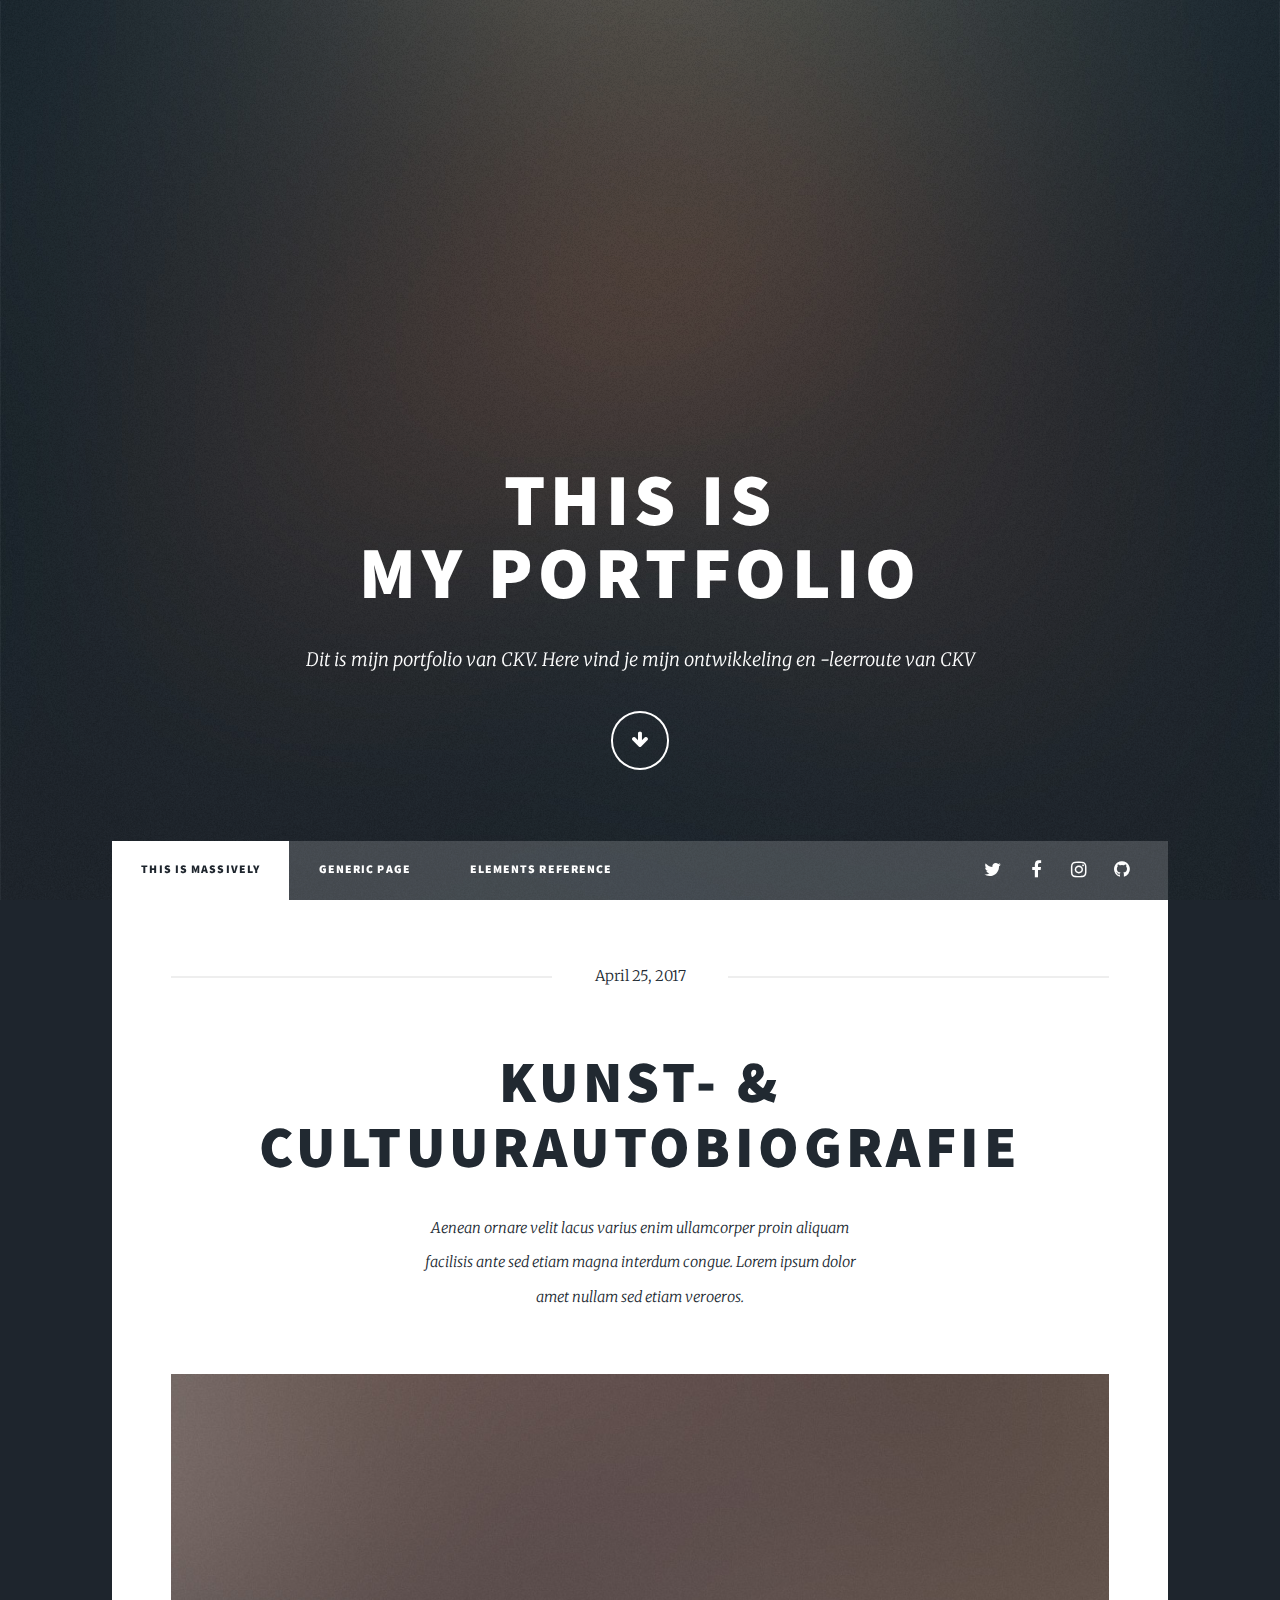
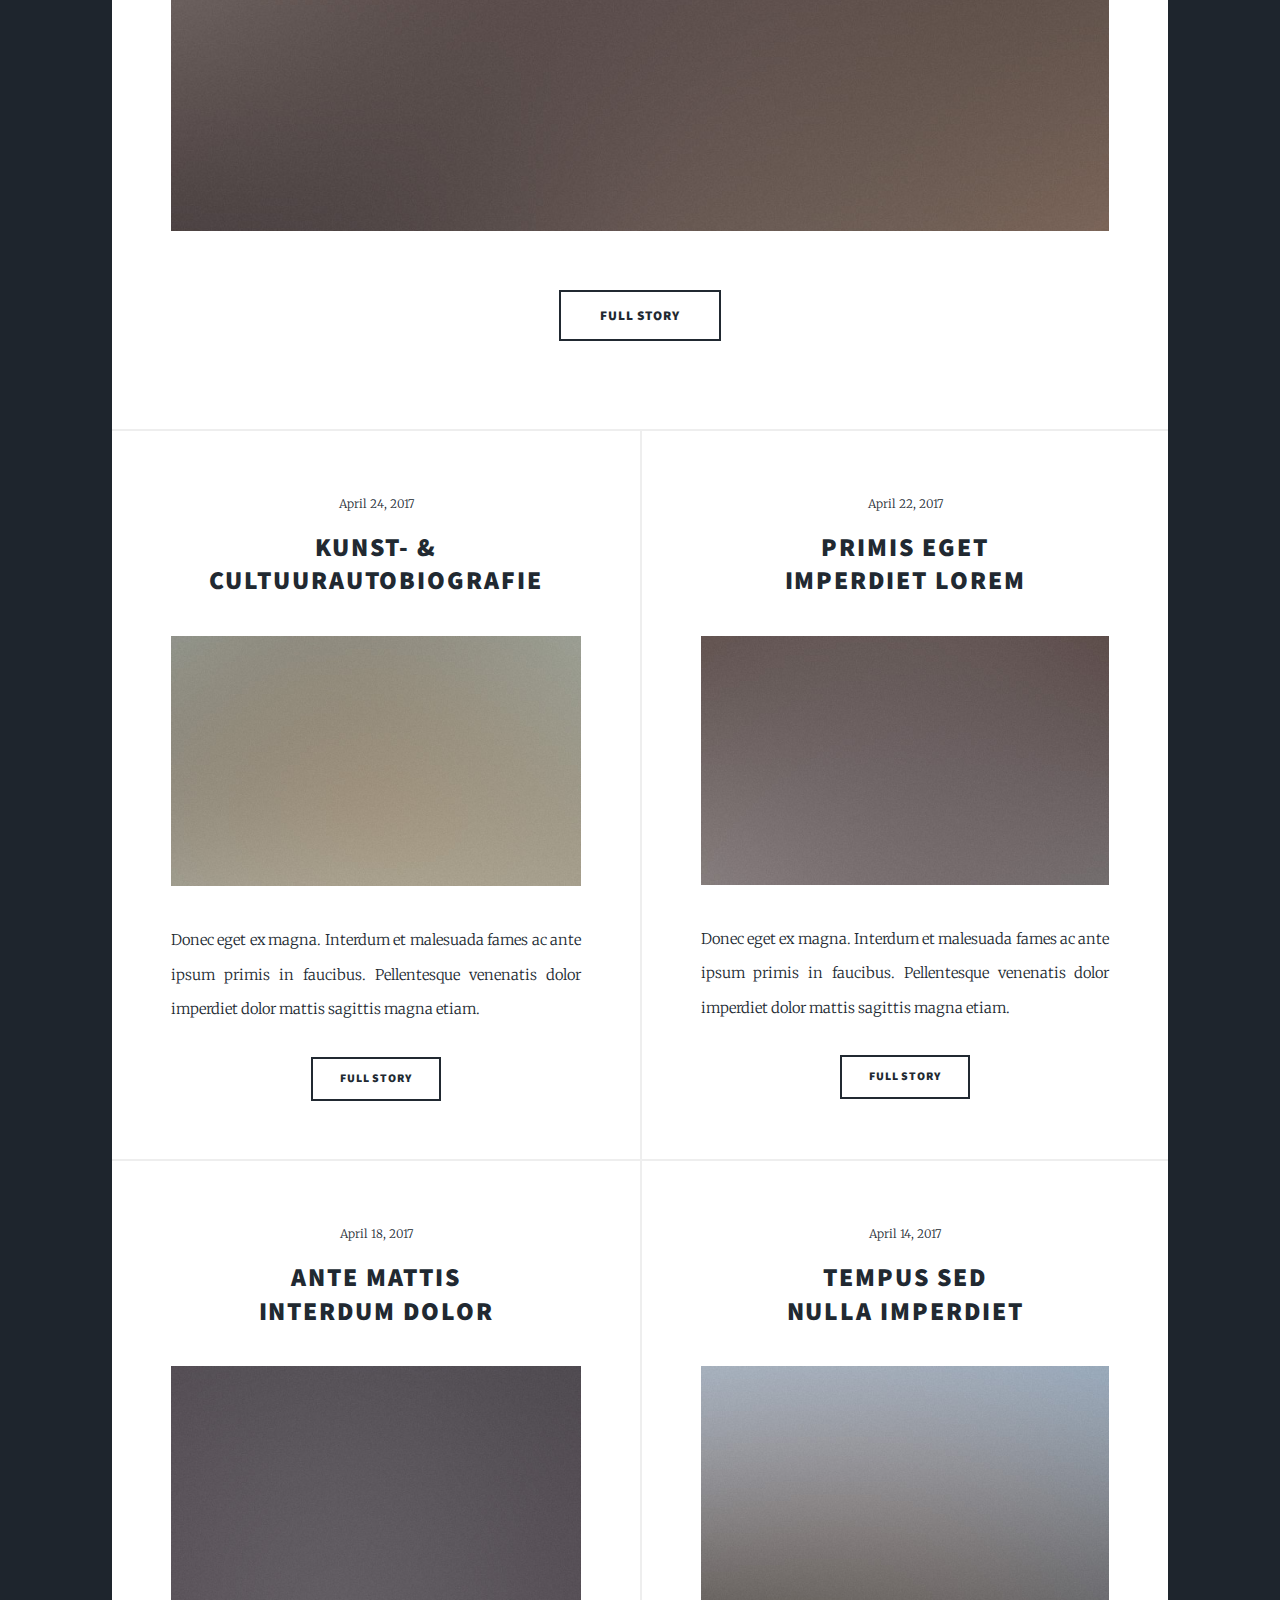
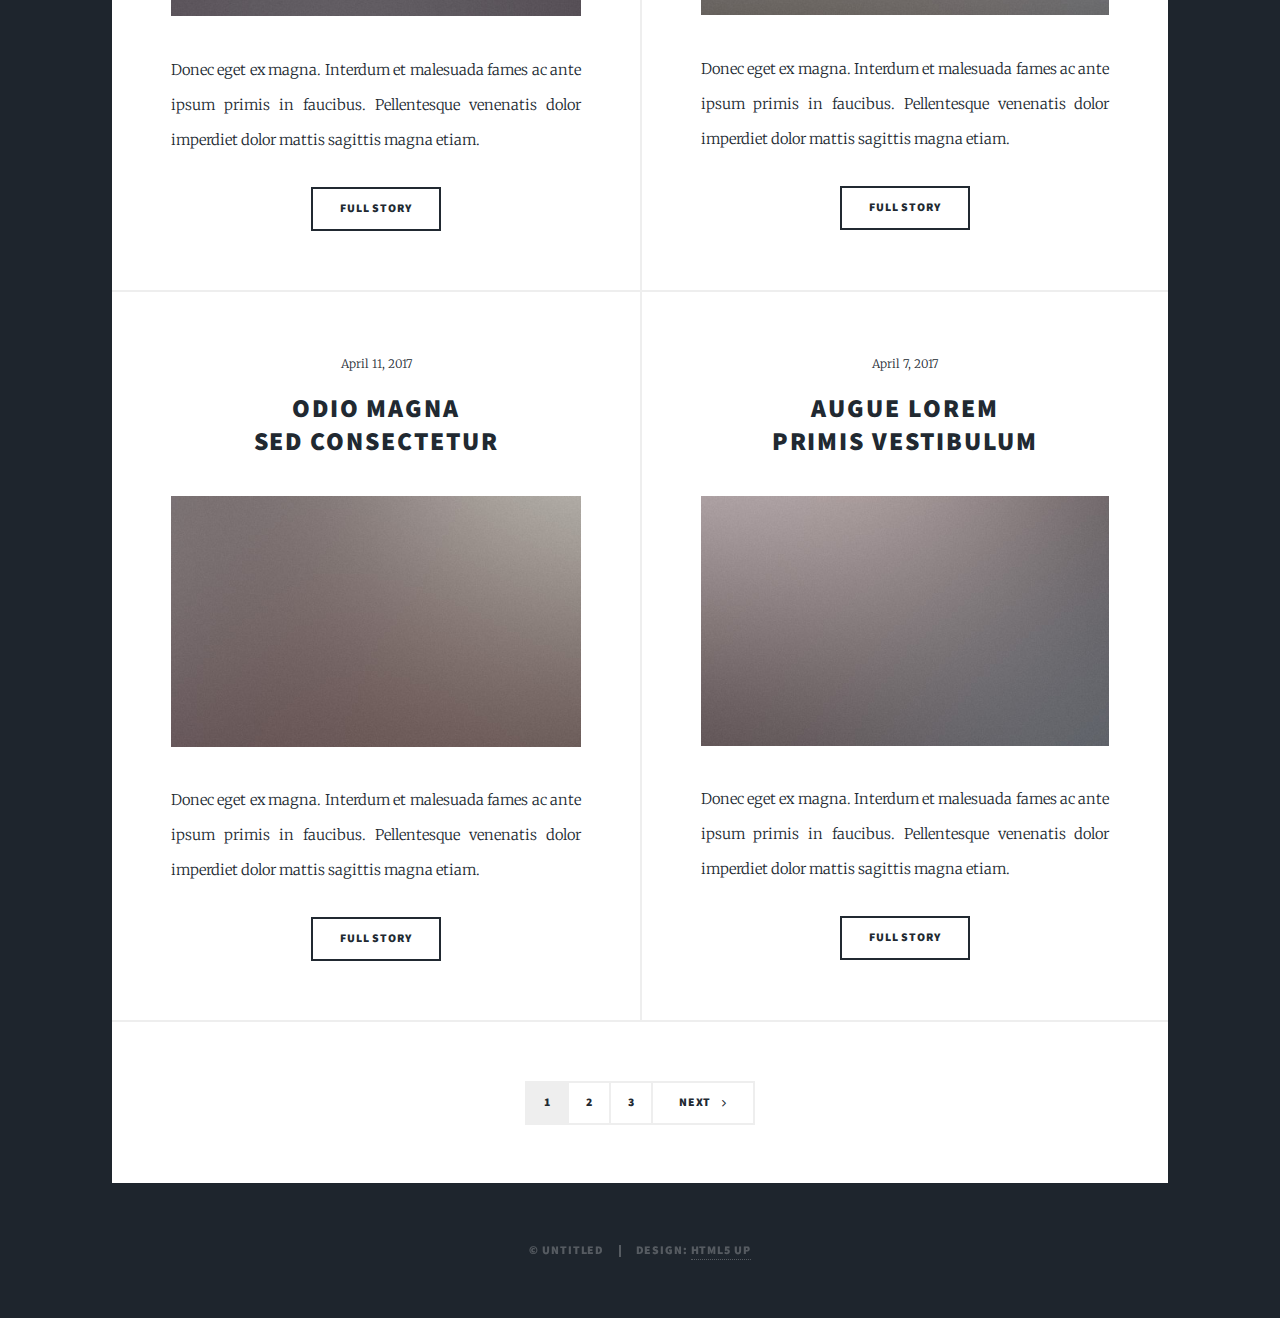
==== index.html @ 19fe6108 "update" ====
<!DOCTYPE HTML>
<!--
	Massively by HTML5 UP
	html5up.net | @ajlkn
	Free for personal and commercial use under the CCA 3.0 license (html5up.net/license)
-->
<html>
	<head>
		<title>Massively by HTML5 UP</title>
		<meta charset="utf-8" />
		<meta name="viewport" content="width=device-width, initial-scale=1, user-scalable=no" />
		<link rel="stylesheet" href="assets/css/main.css" />
		<noscript><link rel="stylesheet" href="assets/css/noscript.css" /></noscript>
	</head>
	<body class="is-loading">

		<!-- Wrapper -->
			<div id="wrapper" class="fade-in">

				<!-- Intro -->
					<div id="intro">
						<h1>This is<br />
						My portfolio</h1>
						<p>Dit is mijn portfolio van CKV. Here vind je mijn ontwikkeling en -leerroute van CKV</p>
						<ul class="actions">
							<li><a href="#header" class="button icon solo fa-arrow-down scrolly">Continue</a></li>
						</ul>
					</div>

				<!-- Header -->
					<header id="header">
						<a href="index.html" class="logo">Massively</a>
					</header>

				<!-- Nav -->
					<nav id="nav">
						<ul class="links">
							<li class="active"><a href="index.html">This is Massively</a></li>
							<li><a href="generic.html">Generic Page</a></li>
							<li><a href="elements.html">Elements Reference</a></li>
						</ul>
						<ul class="icons">
							<li><a href="#" class="icon fa-twitter"><span class="label">Twitter</span></a></li>
							<li><a href="#" class="icon fa-facebook"><span class="label">Facebook</span></a></li>
							<li><a href="#" class="icon fa-instagram"><span class="label">Instagram</span></a></li>
							<li><a href="#" class="icon fa-github"><span class="label">GitHub</span></a></li>
						</ul>
					</nav>

				<!-- Main -->
					<div id="main">

						<!-- Featured Post -->
							<article class="post featured">
								<header class="major">
									<span class="date">April 25, 2017</span>
									<h2><a href="#">Kunst- &amp; cultuurautobiografie</a></h2>
									<p>Aenean ornare velit lacus varius enim ullamcorper proin aliquam<br />
									facilisis ante sed etiam magna interdum congue. Lorem ipsum dolor<br />
									amet nullam sed etiam veroeros.</p>
								</header>
								<a href="#" class="image main"><img src="images/pic01.jpg" alt="" /></a>
								<ul class="actions">
									<li><a href="#" class="button big">Full Story</a></li>
								</ul>
							</article>

						<!-- Posts -->
							<section class="posts">
								<article>
									<header>
										<span class="date">April 24, 2017</span>
										<h2><a href="#">Kunst- &amp; cultuurautobiografie</a></h2>
									</header>
									<a href="#" class="image fit"><img src="images/pic02.jpg" alt="" /></a>
									<p>Donec eget ex magna. Interdum et malesuada fames ac ante ipsum primis in faucibus. Pellentesque venenatis dolor imperdiet dolor mattis sagittis magna etiam.</p>
									<ul class="actions">
										<li><a href="#" class="button">Full Story</a></li>
									</ul>
								</article>
								<article>
									<header>
										<span class="date">April 22, 2017</span>
										<h2><a href="#">Primis eget<br />
										imperdiet lorem</a></h2>
									</header>
									<a href="#" class="image fit"><img src="images/pic03.jpg" alt="" /></a>
									<p>Donec eget ex magna. Interdum et malesuada fames ac ante ipsum primis in faucibus. Pellentesque venenatis dolor imperdiet dolor mattis sagittis magna etiam.</p>
									<ul class="actions">
										<li><a href="#" class="button">Full Story</a></li>
									</ul>
								</article>
								<article>
									<header>
										<span class="date">April 18, 2017</span>
										<h2><a href="#">Ante mattis<br />
										interdum dolor</a></h2>
									</header>
									<a href="#" class="image fit"><img src="images/pic04.jpg" alt="" /></a>
									<p>Donec eget ex magna. Interdum et malesuada fames ac ante ipsum primis in faucibus. Pellentesque venenatis dolor imperdiet dolor mattis sagittis magna etiam.</p>
									<ul class="actions">
										<li><a href="#" class="button">Full Story</a></li>
									</ul>
								</article>
								<article>
									<header>
										<span class="date">April 14, 2017</span>
										<h2><a href="#">Tempus sed<br />
										nulla imperdiet</a></h2>
									</header>
									<a href="#" class="image fit"><img src="images/pic05.jpg" alt="" /></a>
									<p>Donec eget ex magna. Interdum et malesuada fames ac ante ipsum primis in faucibus. Pellentesque venenatis dolor imperdiet dolor mattis sagittis magna etiam.</p>
									<ul class="actions">
										<li><a href="#" class="button">Full Story</a></li>
									</ul>
								</article>
								<article>
									<header>
										<span class="date">April 11, 2017</span>
										<h2><a href="#">Odio magna<br />
										sed consectetur</a></h2>
									</header>
									<a href="#" class="image fit"><img src="images/pic06.jpg" alt="" /></a>
									<p>Donec eget ex magna. Interdum et malesuada fames ac ante ipsum primis in faucibus. Pellentesque venenatis dolor imperdiet dolor mattis sagittis magna etiam.</p>
									<ul class="actions">
										<li><a href="#" class="button">Full Story</a></li>
									</ul>
								</article>
								<article>
									<header>
										<span class="date">April 7, 2017</span>
										<h2><a href="#">Augue lorem<br />
										primis vestibulum</a></h2>
									</header>
									<a href="#" class="image fit"><img src="images/pic07.jpg" alt="" /></a>
									<p>Donec eget ex magna. Interdum et malesuada fames ac ante ipsum primis in faucibus. Pellentesque venenatis dolor imperdiet dolor mattis sagittis magna etiam.</p>
									<ul class="actions">
										<li><a href="#" class="button">Full Story</a></li>
									</ul>
								</article>
							</section>

						<!-- Footer -->
							<footer>
								<div class="pagination">
									<!--<a href="#" class="previous">Prev</a>-->
									<a href="#" class="page active">1</a>
									<a href="#" class="page">2</a>
									<a href="#" class="page">3</a>
									<!-- <span class="extra">&hellip;</span>
									//<a href="#" class="page">8</a>
									//<a href="#" class="page">9</a>
									 <a href="#" class="page">10</a> -->
									 <a href="#" class="next">Next</a>
								</div>
							</footer>

					</div>

				<!-- Footer 
					<footer id="footer">
						<section>
							<form method="post" action="#">
								<div class="field">
									<label for="name">Name</label>
									<input type="text" name="name" id="name" />
								</div>
								<div class="field">
									<label for="email">Email</label>
									<input type="text" name="email" id="email" />
								</div>
								<div class="field">
									<label for="message">Message</label>
									<textarea name="message" id="message" rows="3"></textarea>
								</div>
								<ul class="actions">
									<li><input type="submit" value="Send Message" /></li>
								</ul>
							</form>
						</section>
						<section class="split contact">
							<section class="alt">
								<h3>Address</h3>
								<p>1234 Somewhere Road #87257<br />
								Nashville, TN 00000-0000</p>
							</section>
							<section>
								<h3>Phone</h3>
								<p><a href="#">(000) 000-0000</a></p>
							</section>
							<section>
								<h3>Email</h3>
								<p><a href="#">info@untitled.tld</a></p>
							</section>
							<section>
								<h3>Social</h3>
								<ul class="icons alt">
									<li><a href="#" class="icon alt fa-twitter"><span class="label">Twitter</span></a></li>
									<li><a href="#" class="icon alt fa-facebook"><span class="label">Facebook</span></a></li>
									<li><a href="#" class="icon alt fa-instagram"><span class="label">Instagram</span></a></li>
									<li><a href="#" class="icon alt fa-github"><span class="label">GitHub</span></a></li>
								</ul>
							</section>
						</section>
					</footer> -->

				<!-- Copyright -->
					<div id="copyright">
						<ul><li>&copy; Untitled</li><li>Design: <a href="https://html5up.net">HTML5 UP</a></li></ul>
					</div>

			</div>

		<!-- Scripts -->
			<script src="assets/js/jquery.min.js"></script>
			<script src="assets/js/jquery.scrollex.min.js"></script>
			<script src="assets/js/jquery.scrolly.min.js"></script>
			<script src="assets/js/skel.min.js"></script>
			<script src="assets/js/util.js"></script>
			<script src="assets/js/main.js"></script>

	</body>
</html>
---- assets/css/main.css ----
@import url(font-awesome.min.css);
@import url("https://fonts.googleapis.com/css?family=Merriweather:300,700,300italic,700italic|Source+Sans+Pro:900");

/*
	Massively by HTML5 UP
	html5up.net | @ajlkn
	Free for personal and commercial use under the CCA 3.0 license (html5up.net/license)
*/

/* Reset */

	html, body, div, span, applet, object, iframe, h1, h2, h3, h4, h5, h6, p, blockquote, pre, a, abbr, acronym, address, big, cite, code, del, dfn, em, img, ins, kbd, q, s, samp, small, strike, strong, sub, sup, tt, var, b, u, i, center, dl, dt, dd, ol, ul, li, fieldset, form, label, legend, table, caption, tbody, tfoot, thead, tr, th, td, article, aside, canvas, details, embed, figure, figcaption, footer, header, hgroup, menu, nav, output, ruby, section, summary, time, mark, audio, video {
		margin: 0;
		padding: 0;
		border: 0;
		font-size: 100%;
		font: inherit;
		vertical-align: baseline;
	}

	article, aside, details, figcaption, figure, footer, header, hgroup, menu, nav, section {
		display: block;
	}

	body {
		line-height: 1;
	}

	ol, ul {
		list-style: none;
	}

	blockquote, q {
		quotes: none;
	}

	blockquote:before, blockquote:after, q:before, q:after {
		content: '';
		content: none;
	}

	table {
		border-collapse: collapse;
		border-spacing: 0;
	}

	body {
		-webkit-text-size-adjust: none;
	}

/* Box Model */

	*, *:before, *:after {
		-moz-box-sizing: border-box;
		-webkit-box-sizing: border-box;
		box-sizing: border-box;
	}

/* Grid */

	.row {
		border-bottom: solid 1px transparent;
		-moz-box-sizing: border-box;
		-webkit-box-sizing: border-box;
		box-sizing: border-box;
	}

	.row > * {
		float: left;
		-moz-box-sizing: border-box;
		-webkit-box-sizing: border-box;
		box-sizing: border-box;
	}

	.row:after, .row:before {
		content: '';
		display: block;
		clear: both;
		height: 0;
	}

	.row.uniform > * > :first-child {
		margin-top: 0;
	}

	.row.uniform > * > :last-child {
		margin-bottom: 0;
	}

	.row.\30 \25 > * {
		padding: 0 0 0 0rem;
	}

	.row.\30 \25 {
		margin: 0 0 -1px 0rem;
	}

	.row.uniform.\30 \25 > * {
		padding: 0rem 0 0 0rem;
	}

	.row.uniform.\30 \25 {
		margin: 0rem 0 -1px 0rem;
	}

	.row > * {
		padding: 0 0 0 1.5rem;
	}

	.row {
		margin: 0 0 -1px -1.5rem;
	}

	.row.uniform > * {
		padding: 1.5rem 0 0 1.5rem;
	}

	.row.uniform {
		margin: -1.5rem 0 -1px -1.5rem;
	}

	.row.\32 00\25 > * {
		padding: 0 0 0 3rem;
	}

	.row.\32 00\25 {
		margin: 0 0 -1px -3rem;
	}

	.row.uniform.\32 00\25 > * {
		padding: 3rem 0 0 3rem;
	}

	.row.uniform.\32 00\25 {
		margin: -3rem 0 -1px -3rem;
	}

	.row.\31 50\25 > * {
		padding: 0 0 0 2.25rem;
	}

	.row.\31 50\25 {
		margin: 0 0 -1px -2.25rem;
	}

	.row.uniform.\31 50\25 > * {
		padding: 2.25rem 0 0 2.25rem;
	}

	.row.uniform.\31 50\25 {
		margin: -2.25rem 0 -1px -2.25rem;
	}

	.row.\35 0\25 > * {
		padding: 0 0 0 0.75rem;
	}

	.row.\35 0\25 {
		margin: 0 0 -1px -0.75rem;
	}

	.row.uniform.\35 0\25 > * {
		padding: 0.75rem 0 0 0.75rem;
	}

	.row.uniform.\35 0\25 {
		margin: -0.75rem 0 -1px -0.75rem;
	}

	.row.\32 5\25 > * {
		padding: 0 0 0 0.375rem;
	}

	.row.\32 5\25 {
		margin: 0 0 -1px -0.375rem;
	}

	.row.uniform.\32 5\25 > * {
		padding: 0.375rem 0 0 0.375rem;
	}

	.row.uniform.\32 5\25 {
		margin: -0.375rem 0 -1px -0.375rem;
	}

	.\31 2u, .\31 2u\24 {
		width: 100%;
		clear: none;
		margin-left: 0;
	}

	.\31 1u, .\31 1u\24 {
		width: 91.6666666667%;
		clear: none;
		margin-left: 0;
	}

	.\31 0u, .\31 0u\24 {
		width: 83.3333333333%;
		clear: none;
		margin-left: 0;
	}

	.\39 u, .\39 u\24 {
		width: 75%;
		clear: none;
		margin-left: 0;
	}

	.\38 u, .\38 u\24 {
		width: 66.6666666667%;
		clear: none;
		margin-left: 0;
	}

	.\37 u, .\37 u\24 {
		width: 58.3333333333%;
		clear: none;
		margin-left: 0;
	}

	.\36 u, .\36 u\24 {
		width: 50%;
		clear: none;
		margin-left: 0;
	}

	.\35 u, .\35 u\24 {
		width: 41.6666666667%;
		clear: none;
		margin-left: 0;
	}

	.\34 u, .\34 u\24 {
		width: 33.3333333333%;
		clear: none;
		margin-left: 0;
	}

	.\33 u, .\33 u\24 {
		width: 25%;
		clear: none;
		margin-left: 0;
	}

	.\32 u, .\32 u\24 {
		width: 16.6666666667%;
		clear: none;
		margin-left: 0;
	}

	.\31 u, .\31 u\24 {
		width: 8.3333333333%;
		clear: none;
		margin-left: 0;
	}

	.\31 2u\24 + *,
	.\31 1u\24 + *,
	.\31 0u\24 + *,
	.\39 u\24 + *,
	.\38 u\24 + *,
	.\37 u\24 + *,
	.\36 u\24 + *,
	.\35 u\24 + *,
	.\34 u\24 + *,
	.\33 u\24 + *,
	.\32 u\24 + *,
	.\31 u\24 + * {
		clear: left;
	}

	.\-11u {
		margin-left: 91.66667%;
	}

	.\-10u {
		margin-left: 83.33333%;
	}

	.\-9u {
		margin-left: 75%;
	}

	.\-8u {
		margin-left: 66.66667%;
	}

	.\-7u {
		margin-left: 58.33333%;
	}

	.\-6u {
		margin-left: 50%;
	}

	.\-5u {
		margin-left: 41.66667%;
	}

	.\-4u {
		margin-left: 33.33333%;
	}

	.\-3u {
		margin-left: 25%;
	}

	.\-2u {
		margin-left: 16.66667%;
	}

	.\-1u {
		margin-left: 8.33333%;
	}

	@media screen and (max-width: 1680px) {

		.row > * {
			padding: 0 0 0 1.5rem;
		}

		.row {
			margin: 0 0 -1px -1.5rem;
		}

		.row.uniform > * {
			padding: 1.5rem 0 0 1.5rem;
		}

		.row.uniform {
			margin: -1.5rem 0 -1px -1.5rem;
		}

		.row.\32 00\25 > * {
			padding: 0 0 0 3rem;
		}

		.row.\32 00\25 {
			margin: 0 0 -1px -3rem;
		}

		.row.uniform.\32 00\25 > * {
			padding: 3rem 0 0 3rem;
		}

		.row.uniform.\32 00\25 {
			margin: -3rem 0 -1px -3rem;
		}

		.row.\31 50\25 > * {
			padding: 0 0 0 2.25rem;
		}

		.row.\31 50\25 {
			margin: 0 0 -1px -2.25rem;
		}

		.row.uniform.\31 50\25 > * {
			padding: 2.25rem 0 0 2.25rem;
		}

		.row.uniform.\31 50\25 {
			margin: -2.25rem 0 -1px -2.25rem;
		}

		.row.\35 0\25 > * {
			padding: 0 0 0 0.75rem;
		}

		.row.\35 0\25 {
			margin: 0 0 -1px -0.75rem;
		}

		.row.uniform.\35 0\25 > * {
			padding: 0.75rem 0 0 0.75rem;
		}

		.row.uniform.\35 0\25 {
			margin: -0.75rem 0 -1px -0.75rem;
		}

		.row.\32 5\25 > * {
			padding: 0 0 0 0.375rem;
		}

		.row.\32 5\25 {
			margin: 0 0 -1px -0.375rem;
		}

		.row.uniform.\32 5\25 > * {
			padding: 0.375rem 0 0 0.375rem;
		}

		.row.uniform.\32 5\25 {
			margin: -0.375rem 0 -1px -0.375rem;
		}

		.\31 2u\28xlarge\29, .\31 2u\24\28xlarge\29 {
			width: 100%;
			clear: none;
			margin-left: 0;
		}

		.\31 1u\28xlarge\29, .\31 1u\24\28xlarge\29 {
			width: 91.6666666667%;
			clear: none;
			margin-left: 0;
		}

		.\31 0u\28xlarge\29, .\31 0u\24\28xlarge\29 {
			width: 83.3333333333%;
			clear: none;
			margin-left: 0;
		}

		.\39 u\28xlarge\29, .\39 u\24\28xlarge\29 {
			width: 75%;
			clear: none;
			margin-left: 0;
		}

		.\38 u\28xlarge\29, .\38 u\24\28xlarge\29 {
			width: 66.6666666667%;
			clear: none;
			margin-left: 0;
		}

		.\37 u\28xlarge\29, .\37 u\24\28xlarge\29 {
			width: 58.3333333333%;
			clear: none;
			margin-left: 0;
		}

		.\36 u\28xlarge\29, .\36 u\24\28xlarge\29 {
			width: 50%;
			clear: none;
			margin-left: 0;
		}

		.\35 u\28xlarge\29, .\35 u\24\28xlarge\29 {
			width: 41.6666666667%;
			clear: none;
			margin-left: 0;
		}

		.\34 u\28xlarge\29, .\34 u\24\28xlarge\29 {
			width: 33.3333333333%;
			clear: none;
			margin-left: 0;
		}

		.\33 u\28xlarge\29, .\33 u\24\28xlarge\29 {
			width: 25%;
			clear: none;
			margin-left: 0;
		}

		.\32 u\28xlarge\29, .\32 u\24\28xlarge\29 {
			width: 16.6666666667%;
			clear: none;
			margin-left: 0;
		}

		.\31 u\28xlarge\29, .\31 u\24\28xlarge\29 {
			width: 8.3333333333%;
			clear: none;
			margin-left: 0;
		}

		.\31 2u\24\28xlarge\29 + *,
		.\31 1u\24\28xlarge\29 + *,
		.\31 0u\24\28xlarge\29 + *,
		.\39 u\24\28xlarge\29 + *,
		.\38 u\24\28xlarge\29 + *,
		.\37 u\24\28xlarge\29 + *,
		.\36 u\24\28xlarge\29 + *,
		.\35 u\24\28xlarge\29 + *,
		.\34 u\24\28xlarge\29 + *,
		.\33 u\24\28xlarge\29 + *,
		.\32 u\24\28xlarge\29 + *,
		.\31 u\24\28xlarge\29 + * {
			clear: left;
		}

		.\-11u\28xlarge\29 {
			margin-left: 91.66667%;
		}

		.\-10u\28xlarge\29 {
			margin-left: 83.33333%;
		}

		.\-9u\28xlarge\29 {
			margin-left: 75%;
		}

		.\-8u\28xlarge\29 {
			margin-left: 66.66667%;
		}

		.\-7u\28xlarge\29 {
			margin-left: 58.33333%;
		}

		.\-6u\28xlarge\29 {
			margin-left: 50%;
		}

		.\-5u\28xlarge\29 {
			margin-left: 41.66667%;
		}

		.\-4u\28xlarge\29 {
			margin-left: 33.33333%;
		}

		.\-3u\28xlarge\29 {
			margin-left: 25%;
		}

		.\-2u\28xlarge\29 {
			margin-left: 16.66667%;
		}

		.\-1u\28xlarge\29 {
			margin-left: 8.33333%;
		}

	}

	@media screen and (max-width: 1280px) {

		.row > * {
			padding: 0 0 0 1.5rem;
		}

		.row {
			margin: 0 0 -1px -1.5rem;
		}

		.row.uniform > * {
			padding: 1.5rem 0 0 1.5rem;
		}

		.row.uniform {
			margin: -1.5rem 0 -1px -1.5rem;
		}

		.row.\32 00\25 > * {
			padding: 0 0 0 3rem;
		}

		.row.\32 00\25 {
			margin: 0 0 -1px -3rem;
		}

		.row.uniform.\32 00\25 > * {
			padding: 3rem 0 0 3rem;
		}

		.row.uniform.\32 00\25 {
			margin: -3rem 0 -1px -3rem;
		}

		.row.\31 50\25 > * {
			padding: 0 0 0 2.25rem;
		}

		.row.\31 50\25 {
			margin: 0 0 -1px -2.25rem;
		}

		.row.uniform.\31 50\25 > * {
			padding: 2.25rem 0 0 2.25rem;
		}

		.row.uniform.\31 50\25 {
			margin: -2.25rem 0 -1px -2.25rem;
		}

		.row.\35 0\25 > * {
			padding: 0 0 0 0.75rem;
		}

		.row.\35 0\25 {
			margin: 0 0 -1px -0.75rem;
		}

		.row.uniform.\35 0\25 > * {
			padding: 0.75rem 0 0 0.75rem;
		}

		.row.uniform.\35 0\25 {
			margin: -0.75rem 0 -1px -0.75rem;
		}

		.row.\32 5\25 > * {
			padding: 0 0 0 0.375rem;
		}

		.row.\32 5\25 {
			margin: 0 0 -1px -0.375rem;
		}

		.row.uniform.\32 5\25 > * {
			padding: 0.375rem 0 0 0.375rem;
		}

		.row.uniform.\32 5\25 {
			margin: -0.375rem 0 -1px -0.375rem;
		}

		.\31 2u\28large\29, .\31 2u\24\28large\29 {
			width: 100%;
			clear: none;
			margin-left: 0;
		}

		.\31 1u\28large\29, .\31 1u\24\28large\29 {
			width: 91.6666666667%;
			clear: none;
			margin-left: 0;
		}

		.\31 0u\28large\29, .\31 0u\24\28large\29 {
			width: 83.3333333333%;
			clear: none;
			margin-left: 0;
		}

		.\39 u\28large\29, .\39 u\24\28large\29 {
			width: 75%;
			clear: none;
			margin-left: 0;
		}

		.\38 u\28large\29, .\38 u\24\28large\29 {
			width: 66.6666666667%;
			clear: none;
			margin-left: 0;
		}

		.\37 u\28large\29, .\37 u\24\28large\29 {
			width: 58.3333333333%;
			clear: none;
			margin-left: 0;
		}

		.\36 u\28large\29, .\36 u\24\28large\29 {
			width: 50%;
			clear: none;
			margin-left: 0;
		}

		.\35 u\28large\29, .\35 u\24\28large\29 {
			width: 41.6666666667%;
			clear: none;
			margin-left: 0;
		}

		.\34 u\28large\29, .\34 u\24\28large\29 {
			width: 33.3333333333%;
			clear: none;
			margin-left: 0;
		}

		.\33 u\28large\29, .\33 u\24\28large\29 {
			width: 25%;
			clear: none;
			margin-left: 0;
		}

		.\32 u\28large\29, .\32 u\24\28large\29 {
			width: 16.6666666667%;
			clear: none;
			margin-left: 0;
		}

		.\31 u\28large\29, .\31 u\24\28large\29 {
			width: 8.3333333333%;
			clear: none;
			margin-left: 0;
		}

		.\31 2u\24\28large\29 + *,
		.\31 1u\24\28large\29 + *,
		.\31 0u\24\28large\29 + *,
		.\39 u\24\28large\29 + *,
		.\38 u\24\28large\29 + *,
		.\37 u\24\28large\29 + *,
		.\36 u\24\28large\29 + *,
		.\35 u\24\28large\29 + *,
		.\34 u\24\28large\29 + *,
		.\33 u\24\28large\29 + *,
		.\32 u\24\28large\29 + *,
		.\31 u\24\28large\29 + * {
			clear: left;
		}

		.\-11u\28large\29 {
			margin-left: 91.66667%;
		}

		.\-10u\28large\29 {
			margin-left: 83.33333%;
		}

		.\-9u\28large\29 {
			margin-left: 75%;
		}

		.\-8u\28large\29 {
			margin-left: 66.66667%;
		}

		.\-7u\28large\29 {
			margin-left: 58.33333%;
		}

		.\-6u\28large\29 {
			margin-left: 50%;
		}

		.\-5u\28large\29 {
			margin-left: 41.66667%;
		}

		.\-4u\28large\29 {
			margin-left: 33.33333%;
		}

		.\-3u\28large\29 {
			margin-left: 25%;
		}

		.\-2u\28large\29 {
			margin-left: 16.66667%;
		}

		.\-1u\28large\29 {
			margin-left: 8.33333%;
		}

	}

	@media screen and (max-width: 980px) {

		.row > * {
			padding: 0 0 0 1.5rem;
		}

		.row {
			margin: 0 0 -1px -1.5rem;
		}

		.row.uniform > * {
			padding: 1.5rem 0 0 1.5rem;
		}

		.row.uniform {
			margin: -1.5rem 0 -1px -1.5rem;
		}

		.row.\32 00\25 > * {
			padding: 0 0 0 3rem;
		}

		.row.\32 00\25 {
			margin: 0 0 -1px -3rem;
		}

		.row.uniform.\32 00\25 > * {
			padding: 3rem 0 0 3rem;
		}

		.row.uniform.\32 00\25 {
			margin: -3rem 0 -1px -3rem;
		}

		.row.\31 50\25 > * {
			padding: 0 0 0 2.25rem;
		}

		.row.\31 50\25 {
			margin: 0 0 -1px -2.25rem;
		}

		.row.uniform.\31 50\25 > * {
			padding: 2.25rem 0 0 2.25rem;
		}

		.row.uniform.\31 50\25 {
			margin: -2.25rem 0 -1px -2.25rem;
		}

		.row.\35 0\25 > * {
			padding: 0 0 0 0.75rem;
		}

		.row.\35 0\25 {
			margin: 0 0 -1px -0.75rem;
		}

		.row.uniform.\35 0\25 > * {
			padding: 0.75rem 0 0 0.75rem;
		}

		.row.uniform.\35 0\25 {
			margin: -0.75rem 0 -1px -0.75rem;
		}

		.row.\32 5\25 > * {
			padding: 0 0 0 0.375rem;
		}

		.row.\32 5\25 {
			margin: 0 0 -1px -0.375rem;
		}

		.row.uniform.\32 5\25 > * {
			padding: 0.375rem 0 0 0.375rem;
		}

		.row.uniform.\32 5\25 {
			margin: -0.375rem 0 -1px -0.375rem;
		}

		.\31 2u\28medium\29, .\31 2u\24\28medium\29 {
			width: 100%;
			clear: none;
			margin-left: 0;
		}

		.\31 1u\28medium\29, .\31 1u\24\28medium\29 {
			width: 91.6666666667%;
			clear: none;
			margin-left: 0;
		}

		.\31 0u\28medium\29, .\31 0u\24\28medium\29 {
			width: 83.3333333333%;
			clear: none;
			margin-left: 0;
		}

		.\39 u\28medium\29, .\39 u\24\28medium\29 {
			width: 75%;
			clear: none;
			margin-left: 0;
		}

		.\38 u\28medium\29, .\38 u\24\28medium\29 {
			width: 66.6666666667%;
			clear: none;
			margin-left: 0;
		}

		.\37 u\28medium\29, .\37 u\24\28medium\29 {
			width: 58.3333333333%;
			clear: none;
			margin-left: 0;
		}

		.\36 u\28medium\29, .\36 u\24\28medium\29 {
			width: 50%;
			clear: none;
			margin-left: 0;
		}

		.\35 u\28medium\29, .\35 u\24\28medium\29 {
			width: 41.6666666667%;
			clear: none;
			margin-left: 0;
		}

		.\34 u\28medium\29, .\34 u\24\28medium\29 {
			width: 33.3333333333%;
			clear: none;
			margin-left: 0;
		}

		.\33 u\28medium\29, .\33 u\24\28medium\29 {
			width: 25%;
			clear: none;
			margin-left: 0;
		}

		.\32 u\28medium\29, .\32 u\24\28medium\29 {
			width: 16.6666666667%;
			clear: none;
			margin-left: 0;
		}

		.\31 u\28medium\29, .\31 u\24\28medium\29 {
			width: 8.3333333333%;
			clear: none;
			margin-left: 0;
		}

		.\31 2u\24\28medium\29 + *,
		.\31 1u\24\28medium\29 + *,
		.\31 0u\24\28medium\29 + *,
		.\39 u\24\28medium\29 + *,
		.\38 u\24\28medium\29 + *,
		.\37 u\24\28medium\29 + *,
		.\36 u\24\28medium\29 + *,
		.\35 u\24\28medium\29 + *,
		.\34 u\24\28medium\29 + *,
		.\33 u\24\28medium\29 + *,
		.\32 u\24\28medium\29 + *,
		.\31 u\24\28medium\29 + * {
			clear: left;
		}

		.\-11u\28medium\29 {
			margin-left: 91.66667%;
		}

		.\-10u\28medium\29 {
			margin-left: 83.33333%;
		}

		.\-9u\28medium\29 {
			margin-left: 75%;
		}

		.\-8u\28medium\29 {
			margin-left: 66.66667%;
		}

		.\-7u\28medium\29 {
			margin-left: 58.33333%;
		}

		.\-6u\28medium\29 {
			margin-left: 50%;
		}

		.\-5u\28medium\29 {
			margin-left: 41.66667%;
		}

		.\-4u\28medium\29 {
			margin-left: 33.33333%;
		}

		.\-3u\28medium\29 {
			margin-left: 25%;
		}

		.\-2u\28medium\29 {
			margin-left: 16.66667%;
		}

		.\-1u\28medium\29 {
			margin-left: 8.33333%;
		}

	}

	@media screen and (max-width: 736px) {

		.row > * {
			padding: 0 0 0 1.5rem;
		}

		.row {
			margin: 0 0 -1px -1.5rem;
		}

		.row.uniform > * {
			padding: 1.5rem 0 0 1.5rem;
		}

		.row.uniform {
			margin: -1.5rem 0 -1px -1.5rem;
		}

		.row.\32 00\25 > * {
			padding: 0 0 0 3rem;
		}

		.row.\32 00\25 {
			margin: 0 0 -1px -3rem;
		}

		.row.uniform.\32 00\25 > * {
			padding: 3rem 0 0 3rem;
		}

		.row.uniform.\32 00\25 {
			margin: -3rem 0 -1px -3rem;
		}

		.row.\31 50\25 > * {
			padding: 0 0 0 2.25rem;
		}

		.row.\31 50\25 {
			margin: 0 0 -1px -2.25rem;
		}

		.row.uniform.\31 50\25 > * {
			padding: 2.25rem 0 0 2.25rem;
		}

		.row.uniform.\31 50\25 {
			margin: -2.25rem 0 -1px -2.25rem;
		}

		.row.\35 0\25 > * {
			padding: 0 0 0 0.75rem;
		}

		.row.\35 0\25 {
			margin: 0 0 -1px -0.75rem;
		}

		.row.uniform.\35 0\25 > * {
			padding: 0.75rem 0 0 0.75rem;
		}

		.row.uniform.\35 0\25 {
			margin: -0.75rem 0 -1px -0.75rem;
		}

		.row.\32 5\25 > * {
			padding: 0 0 0 0.375rem;
		}

		.row.\32 5\25 {
			margin: 0 0 -1px -0.375rem;
		}

		.row.uniform.\32 5\25 > * {
			padding: 0.375rem 0 0 0.375rem;
		}

		.row.uniform.\32 5\25 {
			margin: -0.375rem 0 -1px -0.375rem;
		}

		.\31 2u\28small\29, .\31 2u\24\28small\29 {
			width: 100%;
			clear: none;
			margin-left: 0;
		}

		.\31 1u\28small\29, .\31 1u\24\28small\29 {
			width: 91.6666666667%;
			clear: none;
			margin-left: 0;
		}

		.\31 0u\28small\29, .\31 0u\24\28small\29 {
			width: 83.3333333333%;
			clear: none;
			margin-left: 0;
		}

		.\39 u\28small\29, .\39 u\24\28small\29 {
			width: 75%;
			clear: none;
			margin-left: 0;
		}

		.\38 u\28small\29, .\38 u\24\28small\29 {
			width: 66.6666666667%;
			clear: none;
			margin-left: 0;
		}

		.\37 u\28small\29, .\37 u\24\28small\29 {
			width: 58.3333333333%;
			clear: none;
			margin-left: 0;
		}

		.\36 u\28small\29, .\36 u\24\28small\29 {
			width: 50%;
			clear: none;
			margin-left: 0;
		}

		.\35 u\28small\29, .\35 u\24\28small\29 {
			width: 41.6666666667%;
			clear: none;
			margin-left: 0;
		}

		.\34 u\28small\29, .\34 u\24\28small\29 {
			width: 33.3333333333%;
			clear: none;
			margin-left: 0;
		}

		.\33 u\28small\29, .\33 u\24\28small\29 {
			width: 25%;
			clear: none;
			margin-left: 0;
		}

		.\32 u\28small\29, .\32 u\24\28small\29 {
			width: 16.6666666667%;
			clear: none;
			margin-left: 0;
		}

		.\31 u\28small\29, .\31 u\24\28small\29 {
			width: 8.3333333333%;
			clear: none;
			margin-left: 0;
		}

		.\31 2u\24\28small\29 + *,
		.\31 1u\24\28small\29 + *,
		.\31 0u\24\28small\29 + *,
		.\39 u\24\28small\29 + *,
		.\38 u\24\28small\29 + *,
		.\37 u\24\28small\29 + *,
		.\36 u\24\28small\29 + *,
		.\35 u\24\28small\29 + *,
		.\34 u\24\28small\29 + *,
		.\33 u\24\28small\29 + *,
		.\32 u\24\28small\29 + *,
		.\31 u\24\28small\29 + * {
			clear: left;
		}

		.\-11u\28small\29 {
			margin-left: 91.66667%;
		}

		.\-10u\28small\29 {
			margin-left: 83.33333%;
		}

		.\-9u\28small\29 {
			margin-left: 75%;
		}

		.\-8u\28small\29 {
			margin-left: 66.66667%;
		}

		.\-7u\28small\29 {
			margin-left: 58.33333%;
		}

		.\-6u\28small\29 {
			margin-left: 50%;
		}

		.\-5u\28small\29 {
			margin-left: 41.66667%;
		}

		.\-4u\28small\29 {
			margin-left: 33.33333%;
		}

		.\-3u\28small\29 {
			margin-left: 25%;
		}

		.\-2u\28small\29 {
			margin-left: 16.66667%;
		}

		.\-1u\28small\29 {
			margin-left: 8.33333%;
		}

	}

	@media screen and (max-width: 480px) {

		.row > * {
			padding: 0 0 0 1.5rem;
		}

		.row {
			margin: 0 0 -1px -1.5rem;
		}

		.row.uniform > * {
			padding: 1.5rem 0 0 1.5rem;
		}

		.row.uniform {
			margin: -1.5rem 0 -1px -1.5rem;
		}

		.row.\32 00\25 > * {
			padding: 0 0 0 3rem;
		}

		.row.\32 00\25 {
			margin: 0 0 -1px -3rem;
		}

		.row.uniform.\32 00\25 > * {
			padding: 3rem 0 0 3rem;
		}

		.row.uniform.\32 00\25 {
			margin: -3rem 0 -1px -3rem;
		}

		.row.\31 50\25 > * {
			padding: 0 0 0 2.25rem;
		}

		.row.\31 50\25 {
			margin: 0 0 -1px -2.25rem;
		}

		.row.uniform.\31 50\25 > * {
			padding: 2.25rem 0 0 2.25rem;
		}

		.row.uniform.\31 50\25 {
			margin: -2.25rem 0 -1px -2.25rem;
		}

		.row.\35 0\25 > * {
			padding: 0 0 0 0.75rem;
		}

		.row.\35 0\25 {
			margin: 0 0 -1px -0.75rem;
		}

		.row.uniform.\35 0\25 > * {
			padding: 0.75rem 0 0 0.75rem;
		}

		.row.uniform.\35 0\25 {
			margin: -0.75rem 0 -1px -0.75rem;
		}

		.row.\32 5\25 > * {
			padding: 0 0 0 0.375rem;
		}

		.row.\32 5\25 {
			margin: 0 0 -1px -0.375rem;
		}

		.row.uniform.\32 5\25 > * {
			padding: 0.375rem 0 0 0.375rem;
		}

		.row.uniform.\32 5\25 {
			margin: -0.375rem 0 -1px -0.375rem;
		}

		.\31 2u\28xsmall\29, .\31 2u\24\28xsmall\29 {
			width: 100%;
			clear: none;
			margin-left: 0;
		}

		.\31 1u\28xsmall\29, .\31 1u\24\28xsmall\29 {
			width: 91.6666666667%;
			clear: none;
			margin-left: 0;
		}

		.\31 0u\28xsmall\29, .\31 0u\24\28xsmall\29 {
			width: 83.3333333333%;
			clear: none;
			margin-left: 0;
		}

		.\39 u\28xsmall\29, .\39 u\24\28xsmall\29 {
			width: 75%;
			clear: none;
			margin-left: 0;
		}

		.\38 u\28xsmall\29, .\38 u\24\28xsmall\29 {
			width: 66.6666666667%;
			clear: none;
			margin-left: 0;
		}

		.\37 u\28xsmall\29, .\37 u\24\28xsmall\29 {
			width: 58.3333333333%;
			clear: none;
			margin-left: 0;
		}

		.\36 u\28xsmall\29, .\36 u\24\28xsmall\29 {
			width: 50%;
			clear: none;
			margin-left: 0;
		}

		.\35 u\28xsmall\29, .\35 u\24\28xsmall\29 {
			width: 41.6666666667%;
			clear: none;
			margin-left: 0;
		}

		.\34 u\28xsmall\29, .\34 u\24\28xsmall\29 {
			width: 33.3333333333%;
			clear: none;
			margin-left: 0;
		}

		.\33 u\28xsmall\29, .\33 u\24\28xsmall\29 {
			width: 25%;
			clear: none;
			margin-left: 0;
		}

		.\32 u\28xsmall\29, .\32 u\24\28xsmall\29 {
			width: 16.6666666667%;
			clear: none;
			margin-left: 0;
		}

		.\31 u\28xsmall\29, .\31 u\24\28xsmall\29 {
			width: 8.3333333333%;
			clear: none;
			margin-left: 0;
		}

		.\31 2u\24\28xsmall\29 + *,
		.\31 1u\24\28xsmall\29 + *,
		.\31 0u\24\28xsmall\29 + *,
		.\39 u\24\28xsmall\29 + *,
		.\38 u\24\28xsmall\29 + *,
		.\37 u\24\28xsmall\29 + *,
		.\36 u\24\28xsmall\29 + *,
		.\35 u\24\28xsmall\29 + *,
		.\34 u\24\28xsmall\29 + *,
		.\33 u\24\28xsmall\29 + *,
		.\32 u\24\28xsmall\29 + *,
		.\31 u\24\28xsmall\29 + * {
			clear: left;
		}

		.\-11u\28xsmall\29 {
			margin-left: 91.66667%;
		}

		.\-10u\28xsmall\29 {
			margin-left: 83.33333%;
		}

		.\-9u\28xsmall\29 {
			margin-left: 75%;
		}

		.\-8u\28xsmall\29 {
			margin-left: 66.66667%;
		}

		.\-7u\28xsmall\29 {
			margin-left: 58.33333%;
		}

		.\-6u\28xsmall\29 {
			margin-left: 50%;
		}

		.\-5u\28xsmall\29 {
			margin-left: 41.66667%;
		}

		.\-4u\28xsmall\29 {
			margin-left: 33.33333%;
		}

		.\-3u\28xsmall\29 {
			margin-left: 25%;
		}

		.\-2u\28xsmall\29 {
			margin-left: 16.66667%;
		}

		.\-1u\28xsmall\29 {
			margin-left: 8.33333%;
		}

	}

	@media screen and (max-width: 360px) {

		.row > * {
			padding: 0 0 0 1.5rem;
		}

		.row {
			margin: 0 0 -1px -1.5rem;
		}

		.row.uniform > * {
			padding: 1.5rem 0 0 1.5rem;
		}

		.row.uniform {
			margin: -1.5rem 0 -1px -1.5rem;
		}

		.row.\32 00\25 > * {
			padding: 0 0 0 3rem;
		}

		.row.\32 00\25 {
			margin: 0 0 -1px -3rem;
		}

		.row.uniform.\32 00\25 > * {
			padding: 3rem 0 0 3rem;
		}

		.row.uniform.\32 00\25 {
			margin: -3rem 0 -1px -3rem;
		}

		.row.\31 50\25 > * {
			padding: 0 0 0 2.25rem;
		}

		.row.\31 50\25 {
			margin: 0 0 -1px -2.25rem;
		}

		.row.uniform.\31 50\25 > * {
			padding: 2.25rem 0 0 2.25rem;
		}

		.row.uniform.\31 50\25 {
			margin: -2.25rem 0 -1px -2.25rem;
		}

		.row.\35 0\25 > * {
			padding: 0 0 0 0.75rem;
		}

		.row.\35 0\25 {
			margin: 0 0 -1px -0.75rem;
		}

		.row.uniform.\35 0\25 > * {
			padding: 0.75rem 0 0 0.75rem;
		}

		.row.uniform.\35 0\25 {
			margin: -0.75rem 0 -1px -0.75rem;
		}

		.row.\32 5\25 > * {
			padding: 0 0 0 0.375rem;
		}

		.row.\32 5\25 {
			margin: 0 0 -1px -0.375rem;
		}

		.row.uniform.\32 5\25 > * {
			padding: 0.375rem 0 0 0.375rem;
		}

		.row.uniform.\32 5\25 {
			margin: -0.375rem 0 -1px -0.375rem;
		}

		.\31 2u\28xxsmall\29, .\31 2u\24\28xxsmall\29 {
			width: 100%;
			clear: none;
			margin-left: 0;
		}

		.\31 1u\28xxsmall\29, .\31 1u\24\28xxsmall\29 {
			width: 91.6666666667%;
			clear: none;
			margin-left: 0;
		}

		.\31 0u\28xxsmall\29, .\31 0u\24\28xxsmall\29 {
			width: 83.3333333333%;
			clear: none;
			margin-left: 0;
		}

		.\39 u\28xxsmall\29, .\39 u\24\28xxsmall\29 {
			width: 75%;
			clear: none;
			margin-left: 0;
		}

		.\38 u\28xxsmall\29, .\38 u\24\28xxsmall\29 {
			width: 66.6666666667%;
			clear: none;
			margin-left: 0;
		}

		.\37 u\28xxsmall\29, .\37 u\24\28xxsmall\29 {
			width: 58.3333333333%;
			clear: none;
			margin-left: 0;
		}

		.\36 u\28xxsmall\29, .\36 u\24\28xxsmall\29 {
			width: 50%;
			clear: none;
			margin-left: 0;
		}

		.\35 u\28xxsmall\29, .\35 u\24\28xxsmall\29 {
			width: 41.6666666667%;
			clear: none;
			margin-left: 0;
		}

		.\34 u\28xxsmall\29, .\34 u\24\28xxsmall\29 {
			width: 33.3333333333%;
			clear: none;
			margin-left: 0;
		}

		.\33 u\28xxsmall\29, .\33 u\24\28xxsmall\29 {
			width: 25%;
			clear: none;
			margin-left: 0;
		}

		.\32 u\28xxsmall\29, .\32 u\24\28xxsmall\29 {
			width: 16.6666666667%;
			clear: none;
			margin-left: 0;
		}

		.\31 u\28xxsmall\29, .\31 u\24\28xxsmall\29 {
			width: 8.3333333333%;
			clear: none;
			margin-left: 0;
		}

		.\31 2u\24\28xxsmall\29 + *,
		.\31 1u\24\28xxsmall\29 + *,
		.\31 0u\24\28xxsmall\29 + *,
		.\39 u\24\28xxsmall\29 + *,
		.\38 u\24\28xxsmall\29 + *,
		.\37 u\24\28xxsmall\29 + *,
		.\36 u\24\28xxsmall\29 + *,
		.\35 u\24\28xxsmall\29 + *,
		.\34 u\24\28xxsmall\29 + *,
		.\33 u\24\28xxsmall\29 + *,
		.\32 u\24\28xxsmall\29 + *,
		.\31 u\24\28xxsmall\29 + * {
			clear: left;
		}

		.\-11u\28xxsmall\29 {
			margin-left: 91.66667%;
		}

		.\-10u\28xxsmall\29 {
			margin-left: 83.33333%;
		}

		.\-9u\28xxsmall\29 {
			margin-left: 75%;
		}

		.\-8u\28xxsmall\29 {
			margin-left: 66.66667%;
		}

		.\-7u\28xxsmall\29 {
			margin-left: 58.33333%;
		}

		.\-6u\28xxsmall\29 {
			margin-left: 50%;
		}

		.\-5u\28xxsmall\29 {
			margin-left: 41.66667%;
		}

		.\-4u\28xxsmall\29 {
			margin-left: 33.33333%;
		}

		.\-3u\28xxsmall\29 {
			margin-left: 25%;
		}

		.\-2u\28xxsmall\29 {
			margin-left: 16.66667%;
		}

		.\-1u\28xxsmall\29 {
			margin-left: 8.33333%;
		}

	}

/* Basic */

	@-ms-viewport {
		width: device-width;
	}

	body {
		-ms-overflow-style: scrollbar;
	}

	@media screen and (max-width: 480px) {

		html, body {
			min-width: 320px;
		}

	}

	body {
		background-color: #1e252d;
	}

		body.is-loading *, body.is-loading *:before, body.is-loading *:after {
			-moz-animation: none !important;
			-webkit-animation: none !important;
			-ms-animation: none !important;
			animation: none !important;
			-moz-transition: none !important;
			-webkit-transition: none !important;
			-ms-transition: none !important;
			transition: none !important;
		}

/* Type */

	html {
		font-size: 16pt;
	}

		@media screen and (max-width: 1680px) {

			html {
				font-size: 12pt;
			}

		}

		@media screen and (max-width: 1280px) {

			html {
				font-size: 11pt;
			}

		}

		@media screen and (max-width: 360px) {

			html {
				font-size: 10pt;
			}

		}

	body {
		color: #212931;
	}

	body, input, select, textarea {
		font-family: "Merriweather", Georgia, serif;
		font-weight: 300;
		font-size: 1rem;
		line-height: 2.375;
	}

	a {
		-moz-transition: color 0.2s ease-in-out, background-color 0.2s ease-in-out, border-color 0.2s ease-in-out, box-shadow 0.2s ease-in-out;
		-webkit-transition: color 0.2s ease-in-out, background-color 0.2s ease-in-out, border-color 0.2s ease-in-out, box-shadow 0.2s ease-in-out;
		-ms-transition: color 0.2s ease-in-out, background-color 0.2s ease-in-out, border-color 0.2s ease-in-out, box-shadow 0.2s ease-in-out;
		transition: color 0.2s ease-in-out, background-color 0.2s ease-in-out, border-color 0.2s ease-in-out, box-shadow 0.2s ease-in-out;
		border-bottom: dotted 1px;
		text-decoration: none;
	}

		a:hover {
			border-bottom-color: transparent;
		}

	strong, b {
		font-weight: 600;
	}

	em, i {
		font-style: italic;
	}

	p {
		text-align: justify;
		margin: 0 0 2rem 0;
	}

	h1, h2, h3, h4, h5, h6 {
		font-family: "Source Sans Pro", Helvetica, sans-serif;
		font-weight: 900;
		line-height: 1.5;
		letter-spacing: 0.075em;
		text-transform: uppercase;
		margin: 0 0 1rem 0;
	}

		h1 a, h2 a, h3 a, h4 a, h5 a, h6 a {
			border-bottom: 0;
			color: inherit;
			text-decoration: none;
		}

	h1 {
		font-size: 4rem;
		line-height: 1.1;
		margin: 0 0 2rem 0;
	}

	h2 {
		font-size: 1.75rem;
		line-height: 1.3;
		margin: 0 0 1.5rem 0;
	}

	h3 {
		font-size: 1.25rem;
		margin: 0 0 1.5rem 0;
	}

	h4 {
		font-size: 1rem;
	}

	h5 {
		font-size: 0.9rem;
	}

	h6 {
		font-size: 0.8rem;
	}

	sub {
		font-size: 0.8rem;
		position: relative;
		top: 0.5rem;
	}

	sup {
		font-size: 0.8rem;
		position: relative;
		top: -0.5rem;
	}

	blockquote {
		border-left: solid 4px;
		font-style: italic;
		margin: 0 0 2rem 0;
		padding: 0.5rem 0 0.5rem 2rem;
	}

	code {
		border: solid 2px;
		font-family: "Courier New", monospace;
		font-size: 0.9rem;
		margin: 0 0.25rem;
		padding: 0.25rem 0.65rem;
	}

	pre {
		-webkit-overflow-scrolling: touch;
		font-family: "Courier New", monospace;
		font-size: 0.9rem;
		margin: 0 0 2rem 0;
	}

		pre code {
			display: block;
			line-height: 1.75;
			padding: 1rem 1.5rem;
			overflow-x: auto;
		}

	hr {
		border: 0;
		border-bottom: solid 2px;
		margin: 3rem 0;
	}

		hr.major {
			margin: 5rem 0;
		}

	.align-left {
		text-align: left;
	}

	.align-center {
		text-align: center;
	}

	.align-right {
		text-align: right;
	}

	input, select, textarea {
		color: #212931;
	}

	a {
		color: #212931;
		border-bottom-color: rgba(33, 41, 49, 0.5);
	}

		a:hover {
			border-bottom-color: transparent;
			color: #18bfef !important;
		}

	strong, b {
		color: #212931;
	}

	h1, h2, h3, h4, h5, h6 {
		color: #212931;
	}

	blockquote {
		border-left-color: #eeeeee;
	}

	code {
		background: rgba(220, 220, 220, 0.25);
		border-color: #eeeeee;
	}

	hr {
		border-bottom-color: #eeeeee;
	}

/* Box */

	.box {
		border: solid 2px;
		margin-bottom: 2rem;
		padding: 1.5rem;
	}

		.box > :last-child,
		.box > :last-child > :last-child,
		.box > :last-child > :last-child > :last-child {
			margin-bottom: 0;
		}

		.box.alt {
			border: 0;
			border-radius: 0;
			padding: 0;
		}

	.box {
		border-color: #eeeeee;
	}

/* Button */

	input[type="submit"],
	input[type="reset"],
	input[type="button"],
	button,
	.button {
		-moz-appearance: none;
		-webkit-appearance: none;
		-ms-appearance: none;
		appearance: none;
		-moz-transition: background-color 0.2s ease-in-out, box-shadow 0.2s ease-in-out, color 0.2s ease-in-out;
		-webkit-transition: background-color 0.2s ease-in-out, box-shadow 0.2s ease-in-out, color 0.2s ease-in-out;
		-ms-transition: background-color 0.2s ease-in-out, box-shadow 0.2s ease-in-out, color 0.2s ease-in-out;
		transition: background-color 0.2s ease-in-out, box-shadow 0.2s ease-in-out, color 0.2s ease-in-out;
		border: 0;
		cursor: pointer;
		display: inline-block;
		font-family: "Source Sans Pro", Helvetica, sans-serif;
		font-size: 0.8rem;
		font-weight: 900;
		letter-spacing: 0.075em;
		height: 3rem;
		line-height: 3rem;
		padding: 0 2rem;
		text-align: center;
		text-decoration: none;
		text-transform: uppercase;
		white-space: nowrap;
	}

		input[type="submit"].icon:before,
		input[type="reset"].icon:before,
		input[type="button"].icon:before,
		button.icon:before,
		.button.icon:before {
			margin-right: 0.5rem;
		}

		input[type="submit"].icon.solo,
		input[type="reset"].icon.solo,
		input[type="button"].icon.solo,
		button.icon.solo,
		.button.icon.solo {
			position: relative;
			width: 4rem;
			height: 4rem;
			line-height: 4rem;
			border-radius: 4rem;
			text-indent: 4rem;
			overflow: hidden;
			padding: 0;
			white-space: nowrap;
		}

			input[type="submit"].icon.solo:before,
			input[type="reset"].icon.solo:before,
			input[type="button"].icon.solo:before,
			button.icon.solo:before,
			.button.icon.solo:before {
				position: absolute;
				display: block;
				top: 0;
				left: 0;
				width: inherit;
				height: inherit;
				line-height: inherit;
				font-size: 1.25rem;
				margin-right: 0;
				text-align: center;
				text-indent: 0;
			}

		input[type="submit"].fit,
		input[type="reset"].fit,
		input[type="button"].fit,
		button.fit,
		.button.fit {
			display: block;
			margin: 0 0 1rem 0;
			width: 100%;
		}

		input[type="submit"].small,
		input[type="reset"].small,
		input[type="button"].small,
		button.small,
		.button.small {
			font-size: 0.7rem;
			height: 2.5rem;
			line-height: 2.5rem;
			padding: 0 1.5rem;
		}

		input[type="submit"].big,
		input[type="reset"].big,
		input[type="button"].big,
		button.big,
		.button.big {
			font-size: 0.9rem;
			height: 3.5rem;
			line-height: 3.5rem;
			padding: 0 2.75rem;
		}

		@media screen and (max-width: 980px) {

			input[type="submit"],
			input[type="reset"],
			input[type="button"],
			button,
			.button {
				font-size: 0.9rem;
				height: 3.25rem;
				line-height: 3.25rem;
			}

				input[type="submit"].big,
				input[type="reset"].big,
				input[type="button"].big,
				button.big,
				.button.big {
					font-size: 1rem;
					height: 3.75rem;
					line-height: 3.75rem;
				}

		}

		input[type="submit"].disabled, input[type="submit"]:disabled,
		input[type="reset"].disabled,
		input[type="reset"]:disabled,
		input[type="button"].disabled,
		input[type="button"]:disabled,
		button.disabled,
		button:disabled,
		.button.disabled,
		.button:disabled {
			-moz-pointer-events: none;
			-webkit-pointer-events: none;
			-ms-pointer-events: none;
			pointer-events: none;
			opacity: 0.25;
		}

	input[type="submit"],
	input[type="reset"],
	input[type="button"],
	button,
	.button {
		background-color: transparent;
		box-shadow: inset 0 0 0 2px #212931;
		color: #212931 !important;
	}

		input[type="submit"]:hover,
		input[type="reset"]:hover,
		input[type="button"]:hover,
		button:hover,
		.button:hover {
			box-shadow: inset 0 0 0 2px #18bfef;
			color: #18bfef !important;
		}

		input[type="submit"].special,
		input[type="reset"].special,
		input[type="button"].special,
		button.special,
		.button.special {
			background-color: #212931;
			box-shadow: none;
			color: #ffffff !important;
		}

			input[type="submit"].special:hover,
			input[type="reset"].special:hover,
			input[type="button"].special:hover,
			button.special:hover,
			.button.special:hover {
				background-color: #18bfef;
			}

/* Form */

	form {
		display: -moz-flex;
		display: -webkit-flex;
		display: -ms-flex;
		display: flex;
		-moz-flex-wrap: wrap;
		-webkit-flex-wrap: wrap;
		-ms-flex-wrap: wrap;
		flex-wrap: wrap;
		width: calc(100% + 3rem);
		margin: -1.5rem 0 2rem -1.5rem;
	}

		form > .field {
			-moz-flex-grow: 0;
			-webkit-flex-grow: 0;
			-ms-flex-grow: 0;
			flex-grow: 0;
			-moz-flex-shrink: 0;
			-webkit-flex-shrink: 0;
			-ms-flex-shrink: 0;
			flex-shrink: 0;
			padding: 1.5rem 0 0 1.5rem;
			width: calc(100% - 1.5rem);
		}

			form > .field.half {
				width: calc(50% - 0.75rem);
			}

			form > .field.third {
				width: calc(100%/3 - 0.5rem);
			}

			form > .field.quarter {
				width: calc(25% - 0.375rem);
			}

		form > .actions {
			-moz-flex-grow: 0;
			-webkit-flex-grow: 0;
			-ms-flex-grow: 0;
			flex-grow: 0;
			-moz-flex-shrink: 1;
			-webkit-flex-shrink: 1;
			-ms-flex-shrink: 1;
			flex-shrink: 1;
			margin: 1.875rem 0 0 1.5rem !important;
			width: calc(100% - 3rem);
		}

		form.alt {
			display: block;
			width: 100%;
			margin: 0 0 2rem 0;
		}

			form.alt > .actions {
				margin: 0 0 2rem 0;
				width: 100%;
			}

		@media screen and (max-width: 480px) {

			form {
				width: calc(100% + 3rem);
				margin: -1.5rem 0 2rem -1.5rem;
			}

				form > .field {
					padding: 1.5rem 0 0 1.5rem;
					width: calc(100% - 1.5rem);
				}

					form > .field.half {
						width: calc(100% - 1.5rem);
					}

					form > .field.third {
						width: calc(100% - 1.5rem);
					}

					form > .field.quarter {
						width: calc(100% - 1.5rem);
					}

				form > .actions {
					margin: 1.5rem 0 0 1.5rem;
					width: calc(100% - 3rem);
				}

		}

	label {
		display: block;
		font-family: "Source Sans Pro", Helvetica, sans-serif;
		font-weight: 900;
		line-height: 1.5;
		letter-spacing: 0.075em;
		font-size: 0.8rem;
		text-transform: uppercase;
		margin: 0 0 0.75rem 0;
	}

		@media screen and (max-width: 980px) {

			label {
				font-size: 0.9rem;
			}

		}

	input[type="text"],
	input[type="password"],
	input[type="email"],
	select,
	textarea {
		-moz-appearance: none;
		-webkit-appearance: none;
		-ms-appearance: none;
		appearance: none;
		background: transparent;
		border: solid 2px;
		color: inherit;
		display: block;
		outline: 0;
		padding: 0 1rem;
		text-decoration: none;
		width: 100%;
	}

		input[type="text"]:invalid,
		input[type="password"]:invalid,
		input[type="email"]:invalid,
		select:invalid,
		textarea:invalid {
			box-shadow: none;
		}

	.select-wrapper {
		text-decoration: none;
		display: block;
		position: relative;
	}

		.select-wrapper:before {
			-moz-osx-font-smoothing: grayscale;
			-webkit-font-smoothing: antialiased;
			font-family: FontAwesome;
			font-style: normal;
			font-weight: normal;
			text-transform: none !important;
		}

		.select-wrapper:before {
			content: '\f078';
			display: block;
			height: 3rem;
			line-height: 3rem;
			pointer-events: none;
			position: absolute;
			right: 0;
			text-align: center;
			top: 0;
			width: 3rem;
		}

		.select-wrapper select::-ms-expand {
			display: none;
		}

	input[type="text"],
	input[type="password"],
	input[type="email"],
	select {
		height: 3rem;
	}

	textarea {
		padding: 0.75rem 1rem;
	}

	input[type="checkbox"],
	input[type="radio"] {
		-moz-appearance: none;
		-webkit-appearance: none;
		-ms-appearance: none;
		appearance: none;
		display: block;
		float: left;
		margin-right: -2rem;
		opacity: 0;
		width: 1rem;
		z-index: -1;
	}

		input[type="checkbox"] + label,
		input[type="radio"] + label {
			text-decoration: none;
			cursor: pointer;
			display: inline-block;
			font-size: 1rem;
			letter-spacing: 0;
			font-family: "Merriweather", Georgia, serif;
			text-transform: none;
			font-weight: 300;
			padding-left: 2.8rem;
			padding-right: 1rem;
			position: relative;
		}

			input[type="checkbox"] + label:before,
			input[type="radio"] + label:before {
				-moz-osx-font-smoothing: grayscale;
				-webkit-font-smoothing: antialiased;
				font-family: FontAwesome;
				font-style: normal;
				font-weight: normal;
				text-transform: none !important;
			}

			input[type="checkbox"] + label:before,
			input[type="radio"] + label:before {
				border: solid 2px;
				content: '';
				display: inline-block;
				height: 1.8rem;
				left: 0;
				line-height: 1.725rem;
				position: absolute;
				text-align: center;
				top: -0.125rem;
				width: 1.8rem;
			}

		input[type="checkbox"]:checked + label:before,
		input[type="radio"]:checked + label:before {
			content: '\f00c';
		}

	input[type="radio"] + label:before {
		border-radius: 100%;
	}

	::-webkit-input-placeholder {
		opacity: 1.0;
	}

	:-moz-placeholder {
		opacity: 1.0;
	}

	::-moz-placeholder {
		opacity: 1.0;
	}

	:-ms-input-placeholder {
		opacity: 1.0;
	}

	.formerize-placeholder {
		opacity: 1.0;
	}

	label {
		color: #212931;
	}

	input[type="text"],
	input[type="password"],
	input[type="email"],
	select,
	textarea {
		border-color: #eeeeee;
	}

		input[type="text"]:focus,
		input[type="password"]:focus,
		input[type="email"]:focus,
		select:focus,
		textarea:focus {
			border-color: #18bfef;
		}

	select option {
		background-color: #ffffff;
		color: #212931;
	}

	.select-wrapper:before {
		color: #eeeeee;
	}

	input[type="checkbox"] + label,
	input[type="radio"] + label {
		color: #212931;
	}

		input[type="checkbox"] + label:before,
		input[type="radio"] + label:before {
			border-color: #eeeeee;
		}

	input[type="checkbox"]:checked + label:before,
	input[type="radio"]:checked + label:before {
		background-color: #212931;
		border-color: #212931;
		color: #ffffff;
	}

	input[type="checkbox"]:focus + label:before,
	input[type="radio"]:focus + label:before {
		border-color: #18bfef;
	}

	::-webkit-input-placeholder {
		color: #909498 !important;
	}

	:-moz-placeholder {
		color: #909498 !important;
	}

	::-moz-placeholder {
		color: #909498 !important;
	}

	:-ms-input-placeholder {
		color: #909498 !important;
	}

	.formerize-placeholder {
		color: #909498 !important;
	}

/* Icon */

	.icon {
		text-decoration: none;
		border-bottom: none;
		position: relative;
	}

		.icon:before {
			-moz-osx-font-smoothing: grayscale;
			-webkit-font-smoothing: antialiased;
			font-family: FontAwesome;
			font-style: normal;
			font-weight: normal;
			text-transform: none !important;
		}

		.icon > .label {
			display: none;
		}

/* Image */

	.image {
		border: 0;
		display: inline-block;
		position: relative;
	}

		.image img {
			display: block;
		}

		.image.left, .image.right {
			max-width: 40%;
		}

			.image.left img, .image.right img {
				width: 100%;
			}

		.image.left {
			float: left;
			margin: 0 2rem 2rem 0;
			top: 0.75rem;
		}

		.image.right {
			float: right;
			margin: 0 0 2rem 2rem;
			top: 0.75rem;
		}

		.image.fit {
			display: block;
			margin: 2.5rem 0;
			width: 100%;
		}

			.image.fit:first-child {
				margin-top: 0;
			}

			.image.fit img {
				width: 100%;
			}

		.image.main {
			display: block;
			margin: 4rem 0;
			width: 100%;
		}

			.image.main:first-child {
				margin-top: 0;
			}

			.image.main img {
				width: 100%;
			}

		@media screen and (max-width: 736px) {

			.image.fit {
				margin: 2rem 0;
			}

			.image.main {
				margin: 2rem 0;
			}

		}

	a.image {
		overflow: hidden;
	}

		a.image img {
			-moz-transition: -moz-transform 0.2s ease-out;
			-webkit-transition: -webkit-transform 0.2s ease-out;
			-ms-transition: -ms-transform 0.2s ease-out;
			transition: transform 0.2s ease-out;
		}

		a.image:hover img {
			-moz-transform: scale(1.05);
			-webkit-transform: scale(1.05);
			-ms-transform: scale(1.05);
			transform: scale(1.05);
		}

/* List */

	ol {
		list-style: decimal;
		margin: 0 0 2rem 0;
		padding-left: 1.25rem;
	}

		ol li {
			padding-left: 0.25rem;
		}

	ul {
		list-style: disc;
		margin: 0 0 2rem 0;
		padding-left: 1rem;
	}

		ul li {
			padding-left: 0.5rem;
		}

		ul.divided {
			list-style: none;
			padding-left: 0;
		}

			ul.divided li {
				border-top: solid 1px;
				padding: 0.5rem 0;
			}

				ul.divided li:first-child {
					border-top: 0;
					padding-top: 0;
				}

		ul.icons {
			cursor: default;
			list-style: none;
			padding-left: 0;
		}

			ul.icons li {
				display: inline-block;
				padding: 0 0.5rem 0 0;
				vertical-align: middle;
			}

				ul.icons li:last-child {
					padding-right: 0;
				}

				ul.icons li .icon:before {
					width: 2.25rem;
					height: 2.25rem;
					line-height: 2.25rem;
					display: inline-block;
					text-align: center;
					border-radius: 100%;
					font-size: 1.25rem;
				}

			ul.icons.alt li .icon:before {
				-moz-transition: color 0.2s ease-in-out, background-color 0.2s ease-in-out, border-color 0.2s ease-in-out, box-shadow 0.2s ease-in-out;
				-webkit-transition: color 0.2s ease-in-out, background-color 0.2s ease-in-out, border-color 0.2s ease-in-out, box-shadow 0.2s ease-in-out;
				-ms-transition: color 0.2s ease-in-out, background-color 0.2s ease-in-out, border-color 0.2s ease-in-out, box-shadow 0.2s ease-in-out;
				transition: color 0.2s ease-in-out, background-color 0.2s ease-in-out, border-color 0.2s ease-in-out, box-shadow 0.2s ease-in-out;
				font-size: 1rem;
			}

		ul.actions {
			cursor: default;
			list-style: none;
			padding-left: 0;
		}

			ul.actions li {
				display: inline-block;
				padding: 0 1rem 0 0;
				vertical-align: middle;
			}

				ul.actions li:last-child {
					padding-right: 0;
				}

			ul.actions.small li {
				padding: 0 0.5rem 0 0;
			}

			ul.actions.vertical li {
				display: block;
				padding: 1rem 0 0 0;
			}

				ul.actions.vertical li:first-child {
					padding-top: 0;
				}

				ul.actions.vertical li > * {
					margin-bottom: 0;
				}

			ul.actions.vertical.small li {
				padding: 0.5rem 0 0 0;
			}

				ul.actions.vertical.small li:first-child {
					padding-top: 0;
				}

			ul.actions.fit {
				display: table;
				margin-left: -1rem;
				padding: 0;
				table-layout: fixed;
				width: calc(100% + 1rem);
			}

				ul.actions.fit li {
					display: table-cell;
					padding: 0 0 0 1rem;
				}

					ul.actions.fit li > * {
						margin-bottom: 0;
					}

				ul.actions.fit.small {
					margin-left: -0.5rem;
					width: calc(100% + 0.5rem);
				}

					ul.actions.fit.small li {
						padding: 0 0 0 0.5rem;
					}

			@media screen and (max-width: 480px) {

				ul.actions {
					margin: 0 0 2rem 0;
				}

					ul.actions li {
						padding: 1rem 0 0 0;
						display: block;
						text-align: center;
						width: 100%;
					}

						ul.actions li:first-child {
							padding-top: 0;
						}

						ul.actions li > * {
							width: 100%;
							margin: 0 !important;
						}

							ul.actions li > *.icon:before {
								margin-left: -2rem;
							}

					ul.actions.small li {
						padding: 0.5rem 0 0 0;
					}

						ul.actions.small li:first-child {
							padding-top: 0;
						}

			}

	dl {
		margin: 0 0 2rem 0;
	}

		dl dt {
			display: block;
			font-weight: 600;
			margin: 0 0 1rem 0;
		}

		dl dd {
			margin-left: 2rem;
		}

	ul.divided li {
		border-top-color: #eeeeee;
	}

	ul.icons li a.icon:hover:before {
		color: #18bfef;
	}

	ul.icons.alt li .icon:before {
		box-shadow: inset 0 0 0 2px #eeeeee;
	}

	ul.icons.alt li a.icon:hover:before {
		box-shadow: inset 0 0 0 2px #18bfef;
	}

/* Section/Article */

	section.special, article.special {
		text-align: center;
	}

	header {
		cursor: default;
	}

		header > .date {
			display: block;
			font-size: 0.8rem;
			height: 1;
			margin: 0 0 1rem 0;
			position: relative;
		}

		header > p {
			font-style: italic;
		}

		header > h1 + p {
			font-size: 1.1rem;
			margin-top: -0.5rem;
			line-height: 2;
		}

		header > h2 + p {
			font-size: 1rem;
			margin-top: -0.75rem;
		}

		header > h3 + p {
			font-size: 0.9rem;
			margin-top: -0.75rem;
		}

		header > h4 + p {
			font-size: 0.8rem;
			margin-top: -0.75rem;
		}

		header.major {
			margin: 0 0 4rem 0;
			text-align: center;
		}

			header.major > :last-child {
				margin-bottom: 0;
			}

			header.major > p {
				margin-top: 0;
				text-align: center;
			}

			header.major > .date {
				font-size: 1rem;
				margin: 0 0 4rem 0;
			}

				header.major > .date:before, header.major > .date:after {
					content: '';
					display: block;
					position: absolute;
					top: 50%;
					width: calc(50% - 6rem);
					border-top: solid 2px;
				}

				header.major > .date:before {
					left: 0;
				}

				header.major > .date:after {
					right: 0;
				}

		@media screen and (max-width: 980px) {

			header br {
				display: none;
			}

		}

		@media screen and (max-width: 736px) {

			header.major {
				margin: 0 0 2rem 0;
			}

		}

	header.major .date:before, header.major .date:after {
		border-top-color: #eeeeee;
	}

/* Table */

	.table-wrapper {
		-webkit-overflow-scrolling: touch;
		overflow-x: auto;
	}

	table {
		margin: 0 0 2rem 0;
		width: 100%;
	}

		table tbody tr {
			border: solid 1px;
			border-left: 0;
			border-right: 0;
		}

		table td {
			padding: 0.75rem 0.75rem;
		}

		table th {
			font-family: "Source Sans Pro", Helvetica, sans-serif;
			font-size: 0.8rem;
			font-weight: 900;
			letter-spacing: 0.075em;
			line-height: 1.5;
			padding: 0 0.75rem 0.75rem 0.75rem;
			text-align: left;
			text-transform: uppercase;
		}

			@media screen and (max-width: 980px) {

				table th {
					font-size: 0.9rem;
				}

			}

		table thead {
			border-bottom: solid 2px;
		}

		table tfoot {
			border-top: solid 2px;
		}

		table.alt {
			border-collapse: separate;
		}

			table.alt tbody tr td {
				border: solid 1px;
				border-left-width: 0;
				border-top-width: 0;
			}

				table.alt tbody tr td:first-child {
					border-left-width: 1px;
				}

			table.alt tbody tr:first-child td {
				border-top-width: 1px;
			}

			table.alt thead {
				border-bottom: 0;
			}

			table.alt tfoot {
				border-top: 0;
			}

	table tbody tr {
		border-color: #eeeeee;
	}

		table tbody tr:nth-child(2n + 1) {
			background-color: rgba(220, 220, 220, 0.25);
		}

	table th {
		color: #212931;
	}

	table thead {
		border-bottom-color: #eeeeee;
	}

	table tfoot {
		border-top-color: #eeeeee;
	}

	table.alt tbody tr td {
		border-color: #eeeeee;
	}

/* Pagination */

	.pagination {
		display: inline-flex;
		-moz-user-select: none;
		-webkit-user-select: none;
		-ms-user-select: none;
		user-select: none;
		cursor: default;
		list-style: none;
		margin: 0 0 2rem 2px;
		padding: 0;
	}

		.pagination a, .pagination span {
			-moz-transition: background-color 0.2s ease-in-out, border-color 0.2s ease-in-out, box-shadow 0.2s ease-in-out, color 0.2s ease-in-out;
			-webkit-transition: background-color 0.2s ease-in-out, border-color 0.2s ease-in-out, box-shadow 0.2s ease-in-out, color 0.2s ease-in-out;
			-ms-transition: background-color 0.2s ease-in-out, border-color 0.2s ease-in-out, box-shadow 0.2s ease-in-out, color 0.2s ease-in-out;
			transition: background-color 0.2s ease-in-out, border-color 0.2s ease-in-out, box-shadow 0.2s ease-in-out, color 0.2s ease-in-out;
			border: solid 2px;
			display: inline-block;
			font-family: "Source Sans Pro", Helvetica, sans-serif;
			font-size: 0.8rem;
			font-weight: 900;
			height: 3rem;
			letter-spacing: 0.075em;
			line-height: calc(3rem - 4px);
			margin-left: -2px;
			min-width: 3rem;
			position: relative;
			text-align: center;
			text-decoration: none;
			text-transform: uppercase;
		}

		.pagination .next, .pagination .previous {
			text-decoration: none;
			padding: 0 1.75rem;
		}

			.pagination .next:before, .pagination .previous:before {
				-moz-osx-font-smoothing: grayscale;
				-webkit-font-smoothing: antialiased;
				font-family: FontAwesome;
				font-style: normal;
				font-weight: normal;
				text-transform: none !important;
			}

			.pagination .next:before, .pagination .previous:before {
				display: inline-block;
				color: inherit !important;
			}

		.pagination .previous:before {
			content: '\f104';
			margin-right: 0.9375em;
		}

		.pagination .next:before {
			content: '\f105';
			float: right;
			margin-left: 0.9375em;
		}

		@media screen and (max-width: 980px) {

			.pagination a, .pagination span {
				font-size: 0.9rem;
			}

		}

		@media screen and (max-width: 480px) {

			.pagination .page, .pagination .extra {
				display: none;
			}

		}

	.pagination a, .pagination span {
		border-color: #eeeeee;
	}

	.pagination a {
		color: #212931 !important;
	}

		.pagination a:hover {
			color: #18bfef !important;
			border-color: #18bfef;
			z-index: 1;
		}

			.pagination a:hover + a, .pagination a:hover + span {
				border-left-color: #18bfef;
			}

		.pagination a.active {
			background-color: #eeeeee;
		}

	.pagination span {
		color: #eeeeee;
	}

/* Wrapper */

	#wrapper {
		-moz-transition: opacity 0.5s ease;
		-webkit-transition: opacity 0.5s ease;
		-ms-transition: opacity 0.5s ease;
		transition: opacity 0.5s ease;
		position: relative;
		z-index: 1;
		overflow: hidden;
	}

		#wrapper > .bg {
			position: absolute;
			top: 0;
			left: 0;
			width: 100%;
			height: 100%;
			background-color: #212931;
			background-image: url("../../images/overlay.png"), linear-gradient(0deg, rgba(0, 0, 0, 0.1), rgba(0, 0, 0, 0.1)), url("../../images/bg.jpg");
			background-size: auto,								auto,														100% auto;
			background-position: center,								center,														top center;
			background-repeat: repeat,								no-repeat,													no-repeat;
			background-attachment: scroll,								scroll,														scroll;
			z-index: -1;
		}

			#wrapper > .bg.fixed {
				position: fixed;
				width: 100vw;
				height: 100vh;
			}

		#wrapper.fade-in:before {
			-moz-pointer-events: none;
			-webkit-pointer-events: none;
			-ms-pointer-events: none;
			pointer-events: none;
			-moz-transition: opacity 1s ease-in-out;
			-webkit-transition: opacity 1s ease-in-out;
			-ms-transition: opacity 1s ease-in-out;
			transition: opacity 1s ease-in-out;
			-moz-transition-delay: 0.75s;
			-webkit-transition-delay: 0.75s;
			-ms-transition-delay: 0.75s;
			transition-delay: 0.75s;
			background: #1e252d;
			content: '';
			display: block;
			height: 100%;
			left: 0;
			opacity: 0;
			position: fixed;
			top: 0;
			width: 100%;
		}

		body.is-loading #wrapper.fade-in:before {
			opacity: 1;
		}

		@media screen and (orientation: portrait) {

			#wrapper > .bg {
				background-size: auto,								auto,														auto 175%;
			}

		}

/* Intro */

	#intro {
		color: #ffffff;
		padding: 8rem 4rem 6rem 4rem ;
		-moz-align-items: center;
		-webkit-align-items: center;
		-ms-align-items: center;
		align-items: center;
		display: -moz-flex;
		display: -webkit-flex;
		display: -ms-flex;
		display: flex;
		-moz-flex-direction: column;
		-webkit-flex-direction: column;
		-ms-flex-direction: column;
		flex-direction: column;
		-moz-justify-content: -moz-flex-end;
		-webkit-justify-content: -webkit-flex-end;
		-ms-justify-content: -ms-flex-end;
		justify-content: flex-end;
		-moz-transition: opacity 1s ease, -moz-transform 1s ease;
		-webkit-transition: opacity 1s ease, -webkit-transform 1s ease;
		-ms-transition: opacity 1s ease, -ms-transform 1s ease;
		transition: opacity 1s ease, transform 1s ease;
		position: relative;
		cursor: default;
		text-align: center;
		z-index: 1;
		min-height: 100vh;
	}

		#intro input, #intro select, #intro textarea {
			color: #ffffff;
		}

		#intro a {
			color: #ffffff;
			border-bottom-color: rgba(255, 255, 255, 0.5);
		}

			#intro a:hover {
				border-bottom-color: transparent;
				color: #18bfef !important;
			}

		#intro strong, #intro b {
			color: #ffffff;
		}

		#intro h1, #intro h2, #intro h3, #intro h4, #intro h5, #intro h6 {
			color: #ffffff;
		}

		#intro blockquote {
			border-left-color: #ffffff;
		}

		#intro code {
			background: rgba(255, 255, 255, 0.075);
			border-color: #ffffff;
		}

		#intro hr {
			border-bottom-color: #ffffff;
		}

		#intro input[type="submit"],
		#intro input[type="reset"],
		#intro input[type="button"],
		#intro button,
		#intro .button {
			background-color: transparent;
			box-shadow: inset 0 0 0 2px #ffffff;
			color: #ffffff !important;
		}

			#intro input[type="submit"]:hover,
			#intro input[type="reset"]:hover,
			#intro input[type="button"]:hover,
			#intro button:hover,
			#intro .button:hover {
				box-shadow: inset 0 0 0 2px #18bfef;
				color: #18bfef !important;
			}

			#intro input[type="submit"].special,
			#intro input[type="reset"].special,
			#intro input[type="button"].special,
			#intro button.special,
			#intro .button.special {
				background-color: #ffffff;
				box-shadow: none;
				color: #1e252d !important;
			}

				#intro input[type="submit"].special:hover,
				#intro input[type="reset"].special:hover,
				#intro input[type="button"].special:hover,
				#intro button.special:hover,
				#intro .button.special:hover {
					background-color: #18bfef;
				}

		#intro h1 {
			font-size: 5rem;
			line-height: 1;
		}

		#intro p {
			font-size: 1.25rem;
			font-style: italic;
			margin-top: -0.25rem;
			text-align: center;
		}

		#intro + #header {
			margin-top: -20rem;
		}

			#intro + #header .logo {
				-moz-transform: translateY(2rem);
				-webkit-transform: translateY(2rem);
				-ms-transform: translateY(2rem);
				transform: translateY(2rem);
				opacity: 0;
				visibility: hidden;
			}

		#intro.hidden {
			-moz-pointer-events: none;
			-webkit-pointer-events: none;
			-ms-pointer-events: none;
			pointer-events: none;
			-moz-transform: translateY(2rem);
			-webkit-transform: translateY(2rem);
			-ms-transform: translateY(2rem);
			transform: translateY(2rem);
			-moz-transition: opacity 0.5s ease, -moz-transform 0.5s ease, visibility 0.5s;
			-webkit-transition: opacity 0.5s ease, -webkit-transform 0.5s ease, visibility 0.5s;
			-ms-transition: opacity 0.5s ease, -ms-transform 0.5s ease, visibility 0.5s;
			transition: opacity 0.5s ease, transform 0.5s ease, visibility 0.5s;
			opacity: 0;
			visibility: hidden;
		}

			#intro.hidden + #header .logo {
				-moz-transform: translateY(0);
				-webkit-transform: translateY(0);
				-ms-transform: translateY(0);
				transform: translateY(0);
				opacity: 1;
				visibility: visible;
			}

		body.is-loading #intro {
			-moz-transform: translateY(2rem);
			-webkit-transform: translateY(2rem);
			-ms-transform: translateY(2rem);
			transform: translateY(2rem);
			opacity: 0;
		}

			body.is-loading #intro:not(.hidden) + #header + #nav {
				-moz-transform: translateY(4rem);
				-webkit-transform: translateY(4rem);
				-ms-transform: translateY(4rem);
				transform: translateY(4rem);
				opacity: 0;
			}

		@media screen and (max-width: 980px) {

			#intro {
				padding: 4rem 4rem 2rem 4rem ;
				min-height: 90vh;
			}

				#intro p br {
					display: none;
				}

				#intro + #header {
					margin-top: -14rem;
				}

		}

		@media screen and (max-width: 736px) {

			#intro {
				padding: 3rem 2rem 1rem 2rem ;
				min-height: 80vh;
			}

				#intro h1 {
					font-size: 3.25rem;
					line-height: 1.1;
					margin-bottom: 1rem;
				}

				#intro p {
					font-size: 1rem;
					margin-top: 0rem;
				}

				#intro .actions {
					display: none;
				}

		}

/* Header */

	#header {
		color: #ffffff;
		-moz-align-items: center;
		-webkit-align-items: center;
		-ms-align-items: center;
		align-items: center;
		display: -moz-flex;
		display: -webkit-flex;
		display: -ms-flex;
		display: flex;
		-moz-flex-direction: column;
		-webkit-flex-direction: column;
		-ms-flex-direction: column;
		flex-direction: column;
		-moz-justify-content: -moz-flex-end;
		-webkit-justify-content: -webkit-flex-end;
		-ms-justify-content: -ms-flex-end;
		justify-content: flex-end;
		-moz-pointer-events: none;
		-webkit-pointer-events: none;
		-ms-pointer-events: none;
		pointer-events: none;
		-moz-user-select: none;
		-webkit-user-select: none;
		-ms-user-select: none;
		user-select: none;
		height: 20rem;
		padding-bottom: 8rem;
		position: relative;
		text-align: center;
		z-index: 2;
	}

		#header input, #header select, #header textarea {
			color: #ffffff;
		}

		#header a {
			color: #ffffff;
			border-bottom-color: rgba(255, 255, 255, 0.5);
		}

			#header a:hover {
				border-bottom-color: transparent;
				color: #18bfef !important;
			}

		#header strong, #header b {
			color: #ffffff;
		}

		#header h1, #header h2, #header h3, #header h4, #header h5, #header h6 {
			color: #ffffff;
		}

		#header blockquote {
			border-left-color: #ffffff;
		}

		#header code {
			background: rgba(255, 255, 255, 0.075);
			border-color: #ffffff;
		}

		#header hr {
			border-bottom-color: #ffffff;
		}

		#header .logo {
			-moz-transition: border-color 0.2s ease-in-out, color 0.2s ease-in-out, opacity 0.5s ease, -moz-transform 0.5s ease, visibility 0.5s;
			-webkit-transition: border-color 0.2s ease-in-out, color 0.2s ease-in-out, opacity 0.5s ease, -webkit-transform 0.5s ease, visibility 0.5s;
			-ms-transition: border-color 0.2s ease-in-out, color 0.2s ease-in-out, opacity 0.5s ease, -ms-transform 0.5s ease, visibility 0.5s;
			transition: border-color 0.2s ease-in-out, color 0.2s ease-in-out, opacity 0.5s ease, transform 0.5s ease, visibility 0.5s;
			-moz-pointer-events: auto;
			-webkit-pointer-events: auto;
			-ms-pointer-events: auto;
			pointer-events: auto;
			border-style: solid;
			border-color: #ffffff;
			border-width: 5px !important;
			font-family: "Source Sans Pro", Helvetica, sans-serif;
			font-size: 2.25rem;
			font-weight: 900;
			letter-spacing: 0.075em;
			line-height: 1;
			padding: 1rem 1.75rem;
			text-transform: uppercase;
			visibility: visible;
		}

			#header .logo:hover {
				border-color: #18bfef !important;
				color: #18bfef !important;
			}

		@media screen and (max-width: 980px) {

			#header {
				height: 14rem;
				padding-bottom: 4rem;
			}

		}

		@media screen and (max-width: 736px) {

			#header {
				padding-bottom: 3rem;
			}

				#header .logo {
					font-size: 1.75rem;
					border-width: 3px !important;
				}

		}

/* Nav */

	#nav {
		color: #ffffff;
		display: -moz-flex;
		display: -webkit-flex;
		display: -ms-flex;
		display: flex;
		-moz-transition: -moz-transform 1s ease, opacity 1s ease;
		-webkit-transition: -webkit-transform 1s ease, opacity 1s ease;
		-ms-transition: -ms-transform 1s ease, opacity 1s ease;
		transition: transform 1s ease, opacity 1s ease;
		background: rgba(255, 255, 255, 0.175);
		height: 4rem;
		line-height: 4rem;
		margin: -4rem auto 0 auto;
		overflow: hidden;
		padding: 0 2rem 0 0;
		position: relative;
		width: calc(100% - 4rem);
		max-width: 72rem;
		z-index: 2;
	}

		#nav ul.divided li {
			border-top-color: #ffffff;
		}

		#nav ul.icons li a.icon:hover:before {
			color: #18bfef;
		}

		#nav ul.icons.alt li .icon:before {
			box-shadow: inset 0 0 0 2px #ffffff;
		}

		#nav ul.icons.alt li a.icon:hover:before {
			box-shadow: inset 0 0 0 2px #18bfef;
		}

		#nav input, #nav select, #nav textarea {
			color: #ffffff;
		}

		#nav a {
			color: #ffffff;
			border-bottom-color: rgba(255, 255, 255, 0.5);
		}

			#nav a:hover {
				border-bottom-color: transparent;
				color: #18bfef !important;
			}

		#nav strong, #nav b {
			color: #ffffff;
		}

		#nav h1, #nav h2, #nav h3, #nav h4, #nav h5, #nav h6 {
			color: #ffffff;
		}

		#nav blockquote {
			border-left-color: #ffffff;
		}

		#nav code {
			background: rgba(255, 255, 255, 0.075);
			border-color: #ffffff;
		}

		#nav hr {
			border-bottom-color: #ffffff;
		}

		#nav ul.links {
			display: -moz-flex;
			display: -webkit-flex;
			display: -ms-flex;
			display: flex;
			-moz-flex-grow: 1;
			-webkit-flex-grow: 1;
			-ms-flex-grow: 1;
			flex-grow: 1;
			-moz-flex-shrink: 1;
			-webkit-flex-shrink: 1;
			-ms-flex-shrink: 1;
			flex-shrink: 1;
			font-family: "Source Sans Pro", Helvetica, sans-serif;
			font-weight: 900;
			letter-spacing: 0.075em;
			list-style: none;
			margin-bottom: 0;
			padding-left: 0;
			text-transform: uppercase;
		}

			#nav ul.links li {
				display: block;
				padding-left: 0;
			}

				#nav ul.links li a {
					-moz-transition: background-color 0.2s ease-in-out, color 0.2s ease-in-out;
					-webkit-transition: background-color 0.2s ease-in-out, color 0.2s ease-in-out;
					-ms-transition: background-color 0.2s ease-in-out, color 0.2s ease-in-out;
					transition: background-color 0.2s ease-in-out, color 0.2s ease-in-out;
					display: block;
					font-size: 0.8rem;
					outline: none;
					padding: 0 2rem;
				}

					#nav ul.links li a:hover {
						color: inherit !important;
						background-color: rgba(255, 255, 255, 0.1);
					}

				#nav ul.links li.active {
					background-color: #ffffff;
				}

					#nav ul.links li.active a {
						color: #1e252d;
					}

						#nav ul.links li.active a:hover {
							color: #18bfef !important;
						}

		#nav ul.icons {
			-moz-flex-grow: 0;
			-webkit-flex-grow: 0;
			-ms-flex-grow: 0;
			flex-grow: 0;
			-moz-flex-shrink: 0;
			-webkit-flex-shrink: 0;
			-ms-flex-shrink: 0;
			flex-shrink: 0;
			margin-bottom: 0;
		}

		@media screen and (max-width: 980px) {

			#nav {
				display: none;
			}

		}

/* Main */

	#main {
		background-color: #ffffff;
		position: relative;
		margin: 0 auto;
		width: calc(100% - 4rem);
		max-width: 72rem;
		z-index: 2;
	}

		#main > * {
			padding: 4rem 4rem 2rem 4rem ;
			border-top: solid 2px #eeeeee;
			margin: 0;
		}

			#main > *:first-child {
				border-top: 0;
			}

		#main > footer {
			text-align: center;
		}

		#main > .post {
			padding: 8rem 8rem 6rem 8rem ;
		}

			#main > .post header.major > .date {
				margin-top: -2rem;
			}

			#main > .post header.major > h1, #main > .post header.major h2 {
				font-size: 4rem;
				line-height: 1.1;
				margin: 0 0 2rem 0;
			}

			#main > .post.featured {
				text-align: center;
			}

			@media screen and (max-width: 1280px) {

				#main > .post {
					padding: 6rem 4rem 4rem 4rem ;
				}

			}

			@media screen and (max-width: 736px) {

				#main > .post {
					padding: 4rem 2rem 2rem 2rem ;
				}

					#main > .post header.major > .date {
						margin-top: -1rem;
						margin-bottom: 2rem;
					}

					#main > .post header.major > h1, #main > .post header.major h2 {
						font-size: 2.5rem;
						line-height: 1.2;
						margin: 0 0 1.5rem 0;
					}

			}

		#main > .posts {
			display: -moz-flex;
			display: -webkit-flex;
			display: -ms-flex;
			display: flex;
			-moz-flex-wrap: wrap;
			-webkit-flex-wrap: wrap;
			-ms-flex-wrap: wrap;
			flex-wrap: wrap;
			-moz-align-items: stretch;
			-webkit-align-items: stretch;
			-ms-align-items: stretch;
			align-items: stretch;
			text-align: center;
			width: 100%;
			padding: 0;
		}

			#main > .posts > * {
				-moz-flex-shrink: 1;
				-webkit-flex-shrink: 1;
				-ms-flex-shrink: 1;
				flex-shrink: 1;
				-moz-flex-grow: 0;
				-webkit-flex-grow: 0;
				-ms-flex-grow: 0;
				flex-grow: 0;
			}

			#main > .posts > * {
				width: 50%;
			}

			#main > .posts > * {
				padding: 4rem;
				width: 50%;
			}

			#main > .posts > article {
				border-color: #eeeeee;
				border-left-width: 2px;
				border-style: solid;
				border-top-width: 2px;
				text-align: center;
			}

				#main > .posts > article > :last-child {
					margin-bottom: 0;
				}

				#main > .posts > article:nth-child(2n - 1) {
					border-left-width: 0;
				}

				#main > .posts > article:nth-child(-n + 2) {
					border-top-width: 0;
				}

			@media screen and (max-width: 980px) {

				#main > .posts > * {
					width: 50%;
				}

				#main > .posts > * {
					padding: 2.5rem;
					width: 50%;
				}

			}

			@media screen and (max-width: 736px) {

				#main > .posts > * {
					width: 100%;
				}

				#main > .posts > * {
					padding: 2rem;
					width: 100%;
				}

				#main > .posts > article:nth-child(2n - 1) {
					border-left-width: 2px;
				}

				#main > .posts > article:nth-child(-n + 2) {
					border-top-width: 2px;
				}

				#main > .posts > article:nth-child(n) {
					border-left-width: 0;
				}

				#main > .posts > article:nth-child(-n + 1) {
					border-top-width: 0;
				}

				#main > .posts > article .image {
					max-width: 25rem;
					margin-left: auto;
					margin-right: auto;
				}

			}

		@media screen and (max-width: 736px) {

			#main > * {
				padding: 2rem 2rem 0.1rem 2rem ;
			}

		}

		@media screen and (max-width: 480px) {

			#main {
				width: 100%;
			}

		}

/* Footer */

	#footer {
		color: #717981;
		display: -moz-flex;
		display: -webkit-flex;
		display: -ms-flex;
		display: flex;
		background-color: #f5f5f5;
		color: #909498;
		cursor: default;
		position: relative;
		margin: 0 auto;
		width: calc(100% - 4rem);
		max-width: 72rem;
		z-index: 2;
	}

		#footer input, #footer select, #footer textarea {
			color: #717981;
		}

		#footer a {
			color: #717981;
			border-bottom-color: rgba(113, 121, 129, 0.5);
		}

			#footer a:hover {
				border-bottom-color: transparent;
				color: #18bfef !important;
			}

		#footer strong, #footer b {
			color: #717981;
		}

		#footer h1, #footer h2, #footer h3, #footer h4, #footer h5, #footer h6 {
			color: #717981;
		}

		#footer blockquote {
			border-left-color: #e2e2e2;
		}

		#footer code {
			background: rgba(220, 220, 220, 0.5);
			border-color: #e2e2e2;
		}

		#footer hr {
			border-bottom-color: #e2e2e2;
		}

		#footer .box {
			border-color: #e2e2e2;
		}

		#footer input[type="submit"],
		#footer input[type="reset"],
		#footer input[type="button"],
		#footer button,
		#footer .button {
			background-color: transparent;
			box-shadow: inset 0 0 0 2px #717981;
			color: #717981 !important;
		}

			#footer input[type="submit"]:hover,
			#footer input[type="reset"]:hover,
			#footer input[type="button"]:hover,
			#footer button:hover,
			#footer .button:hover {
				box-shadow: inset 0 0 0 2px #18bfef;
				color: #18bfef !important;
			}

			#footer input[type="submit"].special,
			#footer input[type="reset"].special,
			#footer input[type="button"].special,
			#footer button.special,
			#footer .button.special {
				background-color: #717981;
				box-shadow: none;
				color: #f5f5f5 !important;
			}

				#footer input[type="submit"].special:hover,
				#footer input[type="reset"].special:hover,
				#footer input[type="button"].special:hover,
				#footer button.special:hover,
				#footer .button.special:hover {
					background-color: #18bfef;
				}

		#footer label {
			color: #717981;
		}

		#footer input[type="text"],
		#footer input[type="password"],
		#footer input[type="email"],
		#footer select,
		#footer textarea {
			border-color: #e2e2e2;
		}

			#footer input[type="text"]:focus,
			#footer input[type="password"]:focus,
			#footer input[type="email"]:focus,
			#footer select:focus,
			#footer textarea:focus {
				border-color: #18bfef;
			}

		#footer select option {
			background-color: #f5f5f5;
			color: #717981;
		}

		#footer .select-wrapper:before {
			color: #e2e2e2;
		}

		#footer input[type="checkbox"] + label,
		#footer input[type="radio"] + label {
			color: #717981;
		}

			#footer input[type="checkbox"] + label:before,
			#footer input[type="radio"] + label:before {
				border-color: #e2e2e2;
			}

		#footer input[type="checkbox"]:checked + label:before,
		#footer input[type="radio"]:checked + label:before {
			background-color: #717981;
			border-color: #717981;
			color: #f5f5f5;
		}

		#footer input[type="checkbox"]:focus + label:before,
		#footer input[type="radio"]:focus + label:before {
			border-color: #18bfef;
		}

		#footer ::-webkit-input-placeholder {
			color: #b3b7bb !important;
		}

		#footer :-moz-placeholder {
			color: #b3b7bb !important;
		}

		#footer ::-moz-placeholder {
			color: #b3b7bb !important;
		}

		#footer :-ms-input-placeholder {
			color: #b3b7bb !important;
		}

		#footer .formerize-placeholder {
			color: #b3b7bb !important;
		}

		#footer ul.divided li {
			border-top-color: #e2e2e2;
		}

		#footer ul.icons li a.icon:hover:before {
			color: #18bfef;
		}

		#footer ul.icons.alt li .icon:before {
			box-shadow: inset 0 0 0 2px #e2e2e2;
		}

		#footer ul.icons.alt li a.icon:hover:before {
			box-shadow: inset 0 0 0 2px #18bfef;
		}

		#footer header.major .date:before, #footer header.major .date:after {
			border-top-color: #e2e2e2;
		}

		#footer table tbody tr {
			border-color: #e2e2e2;
		}

			#footer table tbody tr:nth-child(2n + 1) {
				background-color: rgba(220, 220, 220, 0.5);
			}

		#footer table th {
			color: #717981;
		}

		#footer table thead {
			border-bottom-color: #e2e2e2;
		}

		#footer table tfoot {
			border-top-color: #e2e2e2;
		}

		#footer table.alt tbody tr td {
			border-color: #e2e2e2;
		}

		#footer .pagination a, #footer .pagination span {
			border-color: #e2e2e2;
		}

		#footer .pagination a {
			color: #717981 !important;
		}

			#footer .pagination a:hover {
				color: #18bfef !important;
				border-color: #18bfef;
				z-index: 1;
			}

				#footer .pagination a:hover + a, #footer .pagination a:hover + span {
					border-left-color: #18bfef;
				}

			#footer .pagination a.active {
				background-color: #e2e2e2;
			}

		#footer .pagination span {
			color: #e2e2e2;
		}

		#footer > section {
			-moz-flex-basis: 50%;
			-webkit-flex-basis: 50%;
			-ms-flex-basis: 50%;
			flex-basis: 50%;
			-moz-flex-grow: 1;
			-webkit-flex-grow: 1;
			-ms-flex-grow: 1;
			flex-grow: 1;
			-moz-flex-shrink: 1;
			-webkit-flex-shrink: 1;
			-ms-flex-shrink: 1;
			flex-shrink: 1;
			padding: 4rem 4rem 2rem 4rem ;
			border-left: solid 2px #e2e2e2;
		}

			#footer > section:first-child {
				border-left: 0;
			}

			#footer > section.split {
				display: -moz-flex;
				display: -webkit-flex;
				display: -ms-flex;
				display: flex;
				-moz-flex-direction: column;
				-webkit-flex-direction: column;
				-ms-flex-direction: column;
				flex-direction: column;
				padding: 0;
			}

				#footer > section.split > section {
					padding: 3rem 4rem 1rem 4rem ;
					border-top: solid 2px #e2e2e2;
				}

					#footer > section.split > section:first-child {
						padding: 5rem 4rem 1rem 4rem ;
						border-top: 0;
					}

					#footer > section.split > section:last-child {
						padding: 3rem 4rem 3rem 4rem ;
					}

				#footer > section.split.contact > section {
					display: -moz-flex;
					display: -webkit-flex;
					display: -ms-flex;
					display: flex;
					-moz-align-items: center;
					-webkit-align-items: center;
					-ms-align-items: center;
					align-items: center;
					padding: 3.15rem 4rem;
				}

					#footer > section.split.contact > section > * {
						margin-bottom: 0;
					}

					#footer > section.split.contact > section > :first-child {
						-moz-flex-shrink: 0;
						-webkit-flex-shrink: 0;
						-ms-flex-shrink: 0;
						flex-shrink: 0;
						-moz-flex-grow: 0;
						-webkit-flex-grow: 0;
						-ms-flex-grow: 0;
						flex-grow: 0;
						width: 6rem;
					}

					#footer > section.split.contact > section > :last-child {
						-moz-flex-shrink: 1;
						-webkit-flex-shrink: 1;
						-ms-flex-shrink: 1;
						flex-shrink: 1;
						-moz-flex-grow: 1;
						-webkit-flex-grow: 1;
						-ms-flex-grow: 1;
						flex-grow: 1;
					}

					#footer > section.split.contact > section:first-child {
						padding: 4rem 4rem 3rem 4rem;
					}

					#footer > section.split.contact > section:last-child {
						padding: 3rem 4rem 4rem 4rem;
					}

					#footer > section.split.contact > section.alt {
						-moz-align-items: -moz-flex-start;
						-webkit-align-items: -webkit-flex-start;
						-ms-align-items: -ms-flex-start;
						align-items: flex-start;
					}

						#footer > section.split.contact > section.alt > :last-child {
							margin-top: -0.325rem;
						}

		#footer form label,
		#footer h3,
		#footer p {
			font-size: 0.8rem;
		}

		@media screen and (max-width: 980px) {

			#footer {
				display: block;
			}

				#footer > section {
					border-top: solid 2px #e2e2e2;
				}

					#footer > section:first-child {
						border-top: 0;
					}

					#footer > section.split > section {
						padding: 4rem 4rem 2rem 4rem ;
					}

						#footer > section.split > section:first-child {
							padding: 4rem 4rem 2rem 4rem ;
						}

						#footer > section.split > section:last-child {
							padding: 4rem 4rem 2rem 4rem ;
						}

					#footer > section.split.contact > section {
						padding: 4rem;
					}

						#footer > section.split.contact > section:first-child {
							padding: 4rem;
						}

						#footer > section.split.contact > section:last-child {
							padding: 4rem;
						}

				#footer form label,
				#footer h3,
				#footer p {
					font-size: 0.9rem;
				}

		}

		@media screen and (max-width: 736px) {

			#footer > section {
				padding: 2rem 2rem 0.1rem 2rem ;
			}

				#footer > section.split > section {
					padding: 2rem 2rem 0.1rem 2rem ;
				}

					#footer > section.split > section:first-child {
						padding: 2rem 2rem 0.1rem 2rem ;
					}

					#footer > section.split > section:last-child {
						padding: 2rem 2rem 0.1rem 2rem ;
					}

				#footer > section.split.contact > section {
					padding: 2rem;
				}

					#footer > section.split.contact > section:first-child {
						padding: 2rem;
					}

					#footer > section.split.contact > section:last-child {
						padding: 2rem;
					}

		}

		@media screen and (max-width: 480px) {

			#footer {
				width: 100%;
			}

		}

	#copyright {
		color: #ffffff;
		position: relative;
		color: rgba(255, 255, 255, 0.25);
		cursor: default;
		font-family: "Source Sans Pro", Helvetica, sans-serif;
		font-size: 0.8rem;
		font-weight: 900;
		letter-spacing: 0.075em;
		line-height: 1.5;
		text-align: center;
		text-transform: uppercase;
		margin: 4rem auto 8rem auto;
		width: calc(100% - 4rem);
		max-width: 72rem;
		z-index: 2;
	}

		#copyright input, #copyright select, #copyright textarea {
			color: #ffffff;
		}

		#copyright a {
			color: #ffffff;
			border-bottom-color: rgba(255, 255, 255, 0.5);
		}

			#copyright a:hover {
				border-bottom-color: transparent;
				color: #18bfef !important;
			}

		#copyright strong, #copyright b {
			color: #ffffff;
		}

		#copyright h1, #copyright h2, #copyright h3, #copyright h4, #copyright h5, #copyright h6 {
			color: #ffffff;
		}

		#copyright blockquote {
			border-left-color: #ffffff;
		}

		#copyright code {
			background: rgba(255, 255, 255, 0.075);
			border-color: #ffffff;
		}

		#copyright hr {
			border-bottom-color: #ffffff;
		}

		#copyright a {
			color: inherit;
			border-bottom-color: inherit;
		}

		#copyright ul {
			list-style: none;
			margin: 0;
			padding-left: 0;
		}

			#copyright ul li {
				border-left: solid 2px;
				display: inline-block;
				line-height: 1;
				margin-left: 1rem;
				padding-left: 1rem;
			}

				#copyright ul li:first-child {
					border-left: 0;
					margin-left: 0;
					padding-left: 0;
				}

		@media screen and (max-width: 1280px) {

			#copyright {
				margin: 4rem auto;
			}

		}

		@media screen and (max-width: 480px) {

			#copyright ul li {
				border-left: 0;
				margin: 1rem 0 0 0;
				padding-left: 0;
				display: block;
			}

				#copyright ul li:first-child {
					margin-top: 0;
				}

		}

/* Nav Panel */

	#navPanelToggle {
		text-decoration: none;
		-moz-transition: color 0.2s ease-in-out, background-color 0.2s ease-in-out, box-shadow 0.2s ease-in-out;
		-webkit-transition: color 0.2s ease-in-out, background-color 0.2s ease-in-out, box-shadow 0.2s ease-in-out;
		-ms-transition: color 0.2s ease-in-out, background-color 0.2s ease-in-out, box-shadow 0.2s ease-in-out;
		transition: color 0.2s ease-in-out, background-color 0.2s ease-in-out, box-shadow 0.2s ease-in-out;
		display: none;
		position: fixed;
		top: 0.75rem;
		right: 0.75rem;
		border: 0;
		color: #ffffff;
		font-family: "Source Sans Pro", Helvetica, sans-serif;
		font-size: 0.9rem;
		font-weight: 900;
		letter-spacing: 0.075em;
		padding: 0.375rem 1.25rem;
		text-transform: uppercase;
		z-index: 10001;
	}

		#navPanelToggle:before {
			-moz-osx-font-smoothing: grayscale;
			-webkit-font-smoothing: antialiased;
			font-family: FontAwesome;
			font-style: normal;
			font-weight: normal;
			text-transform: none !important;
		}

		#navPanelToggle:before {
			content: '\f0c9';
			margin-right: 0.5rem;
		}

		#navPanelToggle.alt {
			background-color: rgba(255, 255, 255, 0.875);
			box-shadow: 0 0.125rem 0.75rem 0 rgba(30, 37, 45, 0.25);
			color: #212931;
		}

			#navPanelToggle.alt:hover {
				background-color: #ffffff;
			}

		@media screen and (max-width: 980px) {

			#navPanelToggle {
				display: block;
			}

		}

		@media screen and (max-width: 736px) {

			#navPanelToggle {
				font-size: 0.8rem;
				padding: 0.25rem 1rem;
			}

		}

	#navPanel {
		-moz-transform: translateX(20rem);
		-webkit-transform: translateX(20rem);
		-ms-transform: translateX(20rem);
		transform: translateX(20rem);
		-moz-transition: -moz-transform 0.5s ease, box-shadow 0.5s ease, visibility 0.5s;
		-webkit-transition: -webkit-transform 0.5s ease, box-shadow 0.5s ease, visibility 0.5s;
		-ms-transition: -ms-transform 0.5s ease, box-shadow 0.5s ease, visibility 0.5s;
		transition: transform 0.5s ease, box-shadow 0.5s ease, visibility 0.5s;
		display: none;
		-webkit-overflow-scrolling: touch;
		background: #ffffff;
		box-shadow: none;
		color: #212931;
		height: 100%;
		max-width: 80%;
		overflow-y: auto;
		padding: 3rem 2rem;
		position: fixed;
		right: 0;
		top: 0;
		visibility: hidden;
		width: 20rem;
		z-index: 10002;
	}

		#navPanel .links {
			list-style: none;
			padding-left: 0;
		}

			#navPanel .links li {
				border-top: solid 2px #eeeeee;
			}

				#navPanel .links li a {
					border-bottom: 0;
					display: block;
					font-family: "Source Sans Pro", Helvetica, sans-serif;
					font-size: 0.9rem;
					font-size: 0.9rem;
					font-weight: 900;
					letter-spacing: 0.075em;
					padding: 0.75rem 0;
					text-transform: uppercase;
				}

				#navPanel .links li:first-child {
					border-top: 0;
				}

		#navPanel .close {
			text-decoration: none;
			-moz-transition: color 0.2s ease-in-out;
			-webkit-transition: color 0.2s ease-in-out;
			-ms-transition: color 0.2s ease-in-out;
			transition: color 0.2s ease-in-out;
			-webkit-tap-highlight-color: transparent;
			border: 0;
			color: #909498;
			cursor: pointer;
			display: block;
			height: 3.25rem;
			line-height: 3.25rem;
			padding-right: 1.25rem;
			position: absolute;
			right: 0;
			text-align: right;
			top: 0;
			vertical-align: middle;
			width: 7rem;
		}

			#navPanel .close:before {
				-moz-osx-font-smoothing: grayscale;
				-webkit-font-smoothing: antialiased;
				font-family: FontAwesome;
				font-style: normal;
				font-weight: normal;
				text-transform: none !important;
			}

			#navPanel .close:before {
				content: '\f00d';
				font-size: 1.25rem;
			}

			#navPanel .close:hover {
				color: #212931;
			}

			@media screen and (max-width: 736px) {

				#navPanel .close {
					height: 4rem;
					line-height: 4rem;
				}

			}

		@media screen and (max-width: 980px) {

			#navPanel {
				display: block;
			}

		}

		@media screen and (max-width: 736px) {

			#navPanel {
				padding: 2.5rem 1.75rem;
			}

		}

	@media screen and (max-width: 980px) {

		body.is-navPanel-visible #wrapper {
			opacity: 0.5;
		}

		body.is-navPanel-visible #navPanel {
			-moz-transform: translateX(0);
			-webkit-transform: translateX(0);
			-ms-transform: translateX(0);
			transform: translateX(0);
			box-shadow: 0 0 1.5rem 0 rgba(0, 0, 0, 0.2);
			visibility: visible;
		}

	}
---- assets/css/noscript.css ----
@import url(font-awesome.min.css);

/*
	Massively by HTML5 UP
	html5up.net | @ajlkn
	Free for personal and commercial use under the CCA 3.0 license (html5up.net/license)
*/

/* Wrapper */

	#wrapper {
		background-color: #212931;
		background-image: url("../../images/overlay.png"), linear-gradient(0deg, rgba(0, 0, 0, 0.1), rgba(0, 0, 0, 0.1)), url("../../images/bg.jpg");
		background-size: auto,								auto,														100% auto;
		background-position: center,								center,														top center;
		background-repeat: repeat,								no-repeat,													no-repeat;
		background-attachment: fixed,								fixed,														fixed;
	}

		#wrapper.fade-in:before {
			display: none;
		}

/* Intro */

	body.is-loading #intro {
		opacity: 1;
	}

		body.is-loading #intro:not(.hidden) + #header + #nav {
			-moz-transform: none;
			-webkit-transform: none;
			-ms-transform: none;
			transform: none;
			opacity: 1;
		}
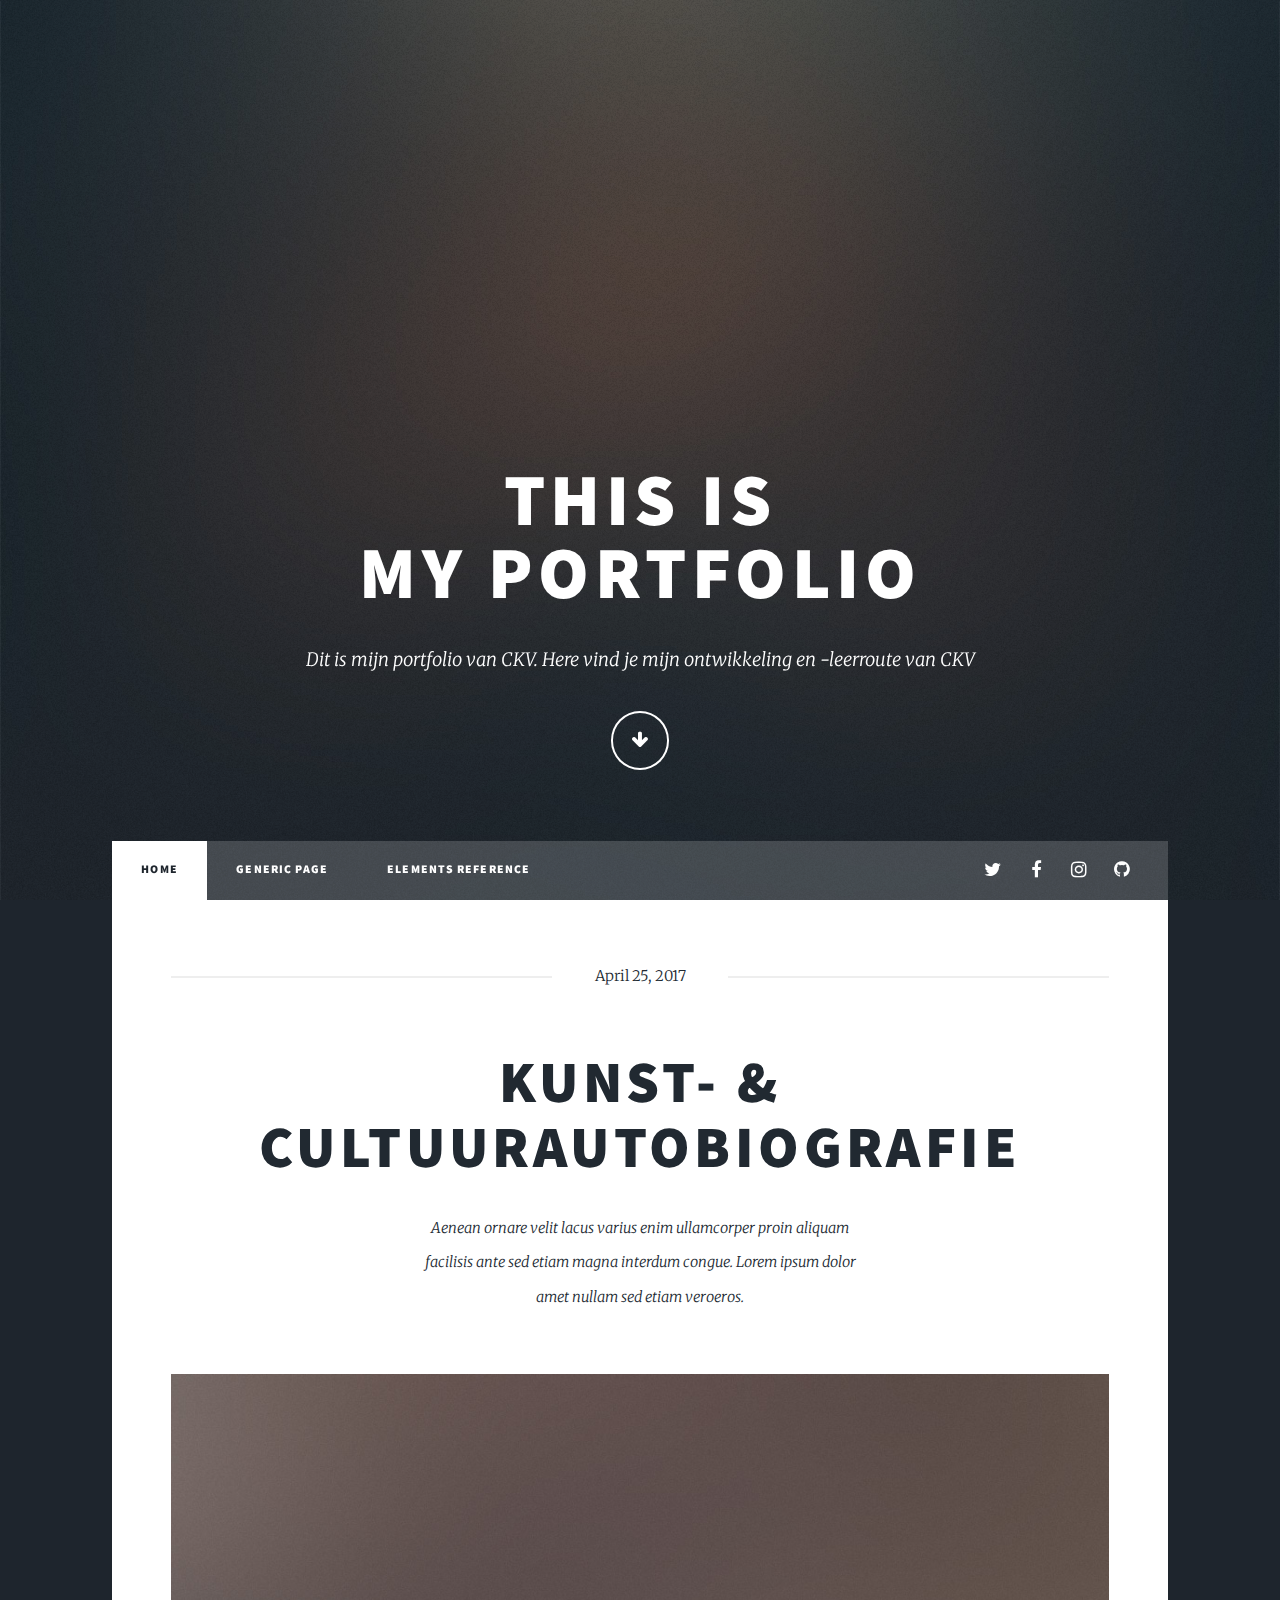
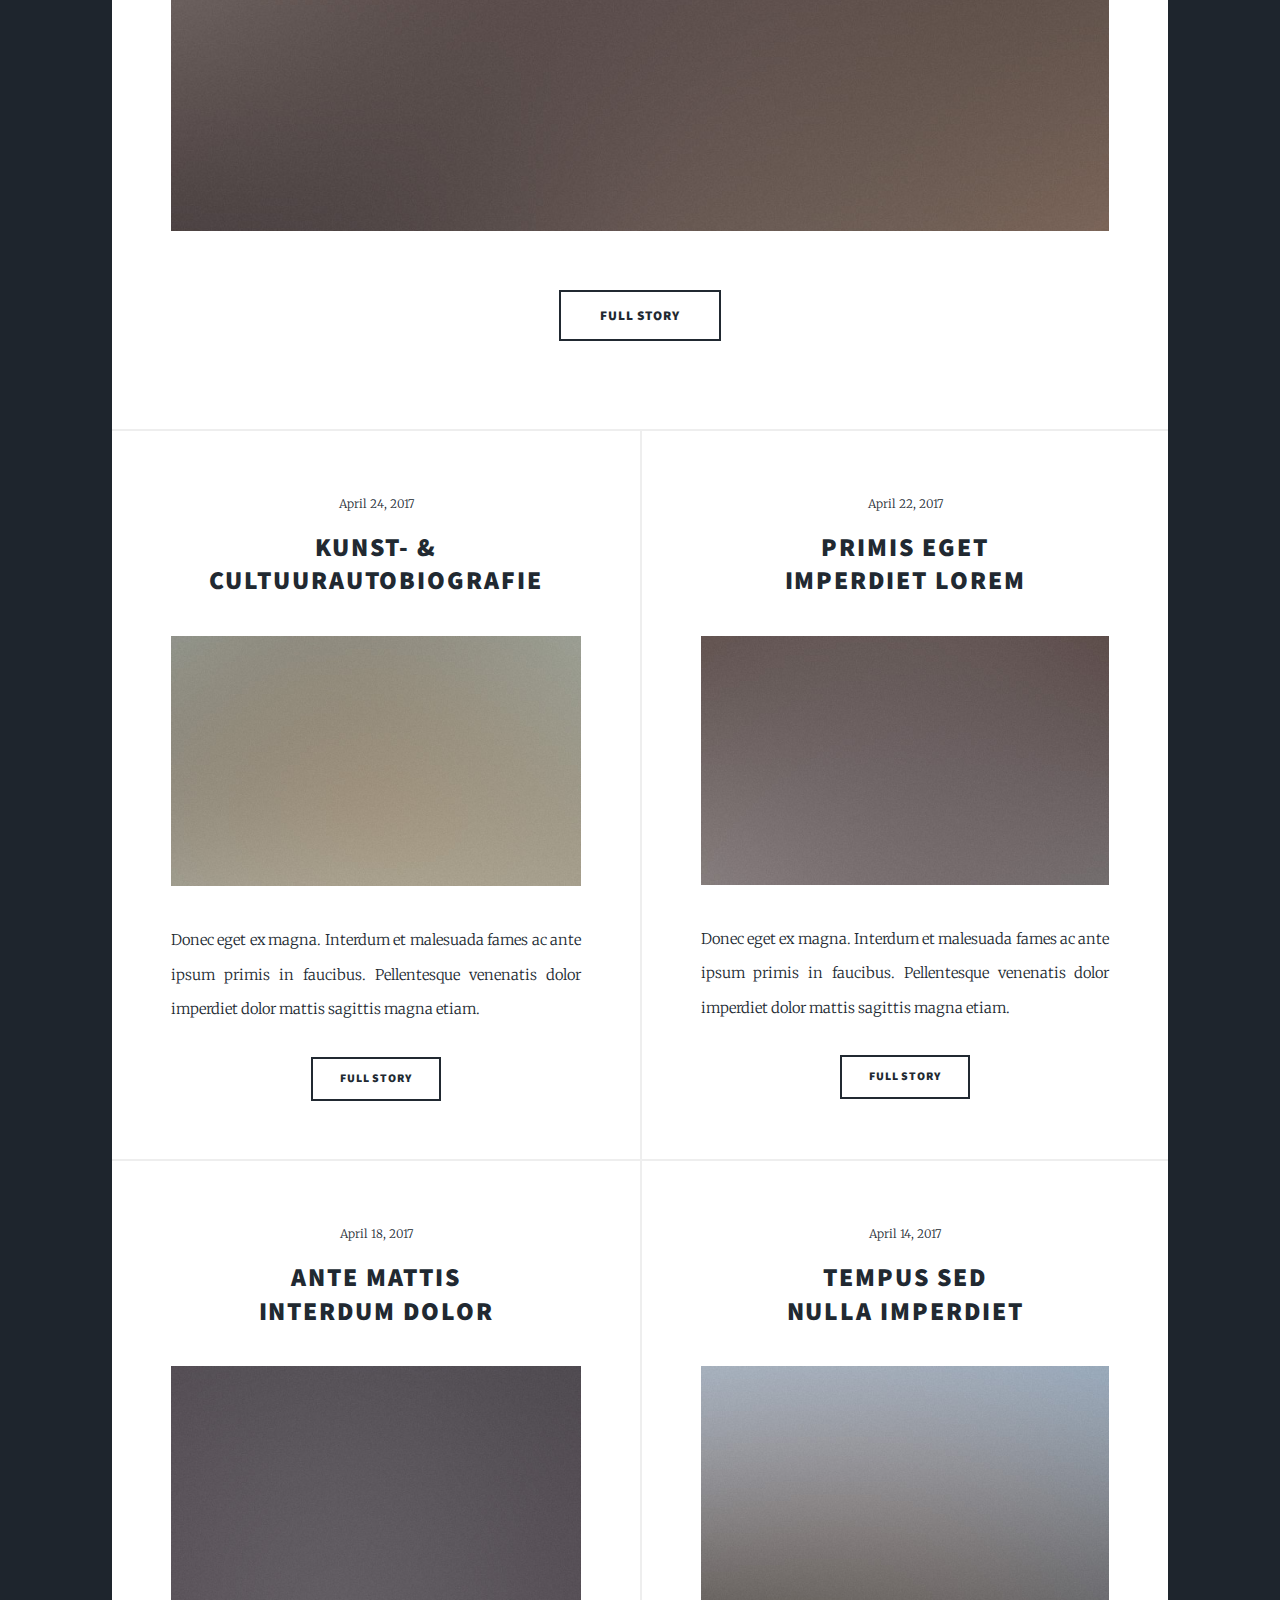
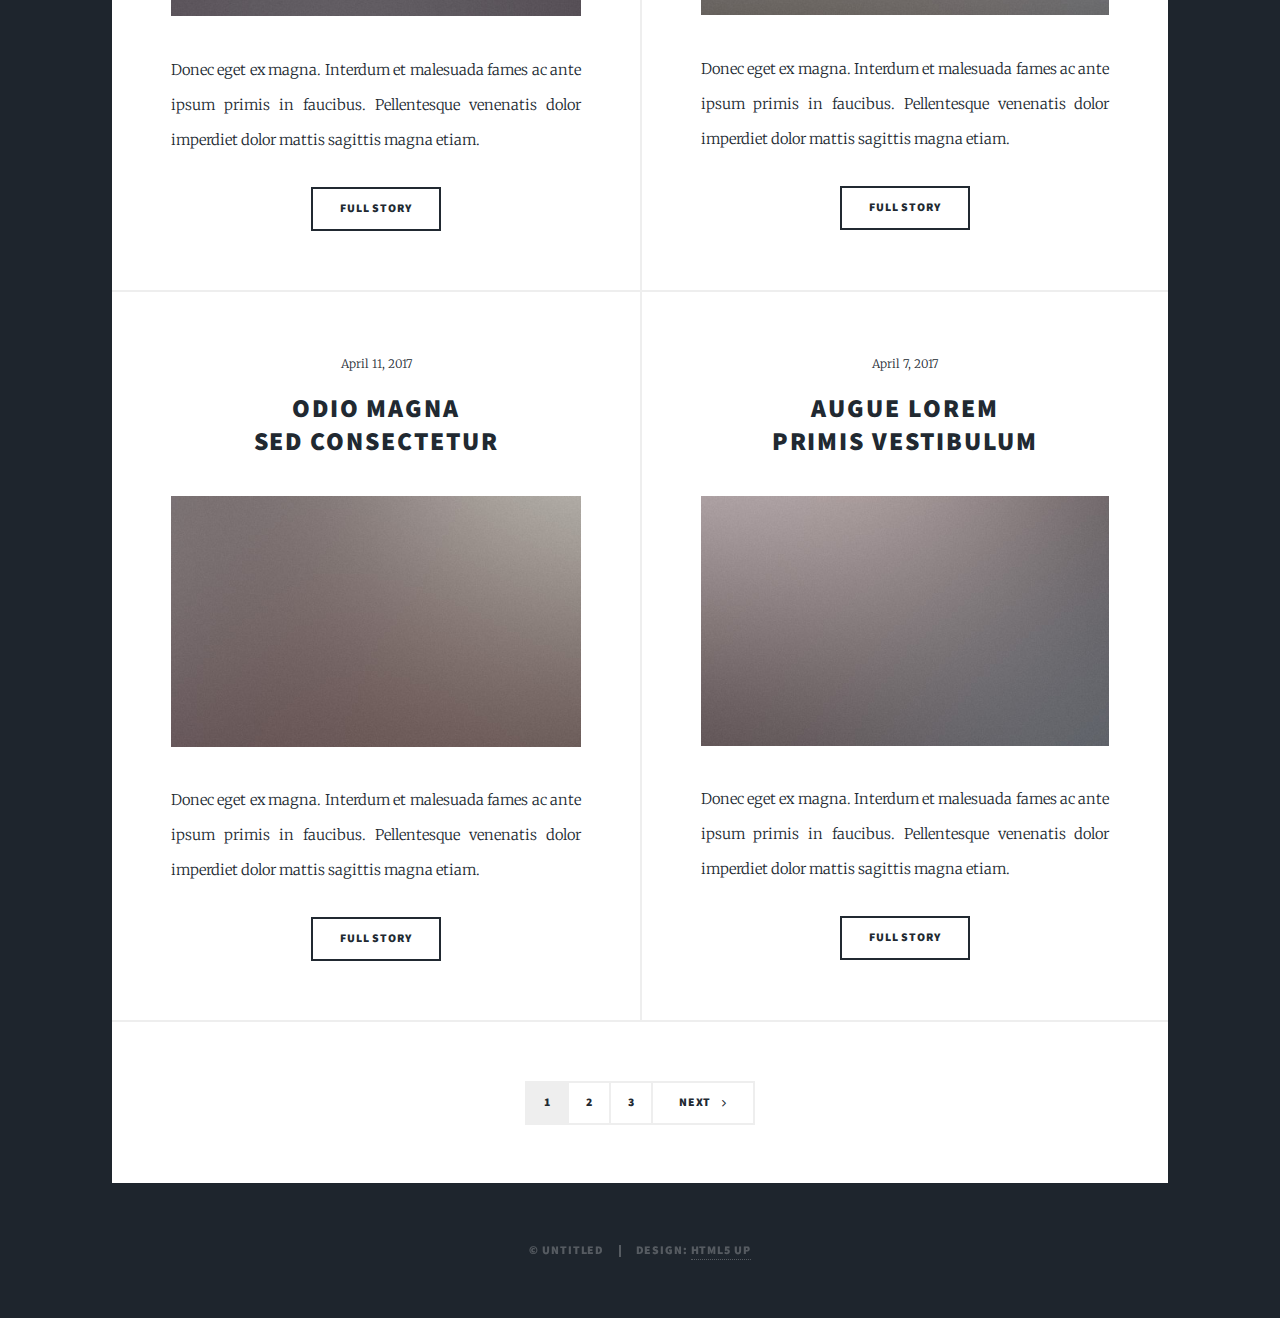
==== commit 48649ade: "update" ====
--- a/index.html
+++ b/index.html
@@ -29,13 +29,13 @@
 
 				<!-- Header -->
 					<header id="header">
-						<a href="index.html" class="logo">Massively</a>
+						<a href="index.html" class="logo">Portfolio</a>
 					</header>
 
 				<!-- Nav -->
 					<nav id="nav">
 						<ul class="links">
-							<li class="active"><a href="index.html">This is Massively</a></li>
+							<li class="active"><a href="index.html">Home</a></li>
 							<li><a href="generic.html">Generic Page</a></li>
 							<li><a href="elements.html">Elements Reference</a></li>
 						</ul>
@@ -54,7 +54,7 @@
 							<article class="post featured">
 								<header class="major">
 									<span class="date">April 25, 2017</span>
-									<h2><a href="#">Kunst- &amp; cultuurautobiografie</a></h2>
+									<h2><a href="#">Kunst- & cultuurautobiografie</a></h2>
 									<p>Aenean ornare velit lacus varius enim ullamcorper proin aliquam<br />
 									facilisis ante sed etiam magna interdum congue. Lorem ipsum dolor<br />
 									amet nullam sed etiam veroeros.</p>
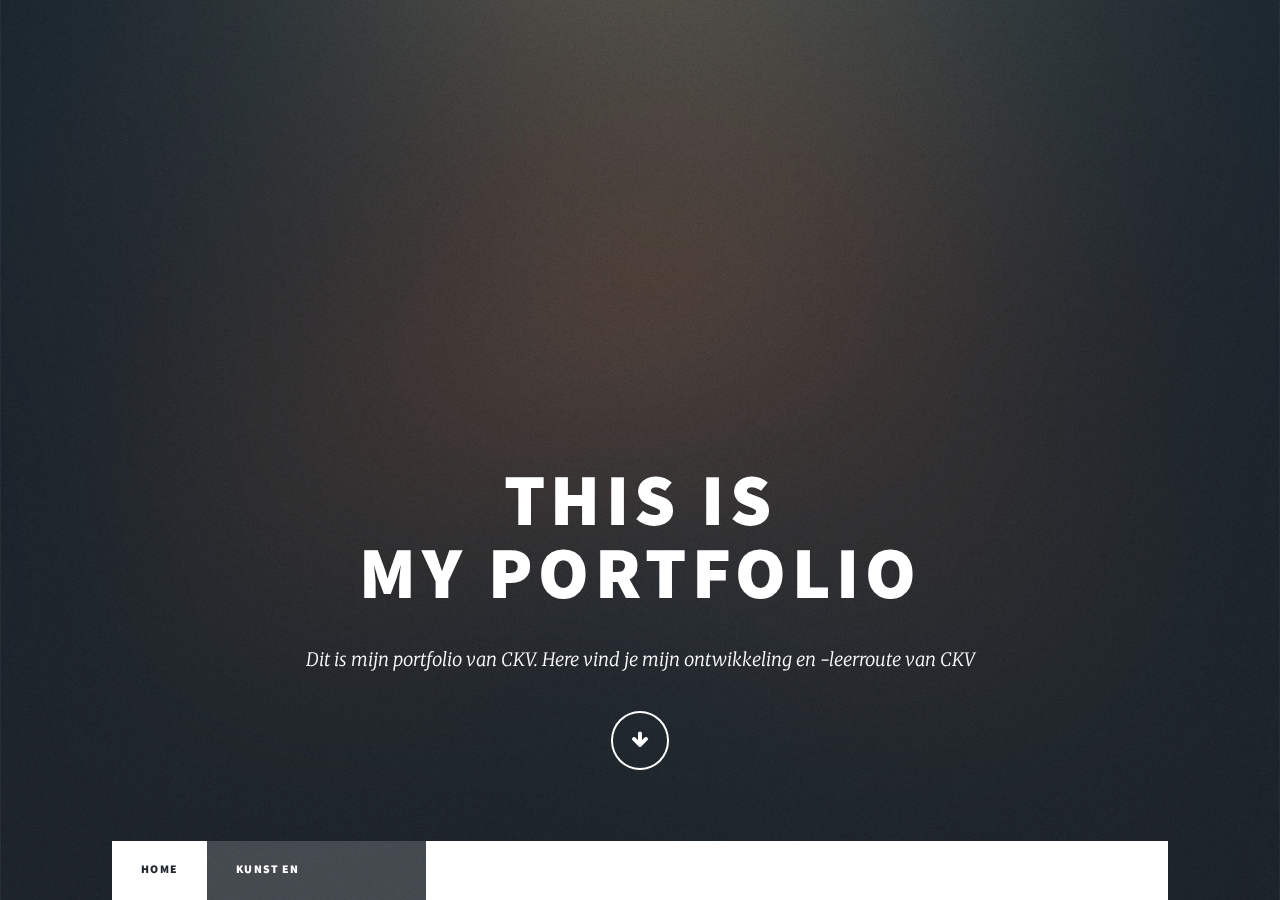
==== commit beec7543: "update" ====
--- a/index.html
+++ b/index.html
@@ -6,7 +6,7 @@
 -->
 <html>
 	<head>
-		<title>Massively by HTML5 UP</title>
+		<title>Home</title>
 		<meta charset="utf-8" />
 		<meta name="viewport" content="width=device-width, initial-scale=1, user-scalable=no" />
 		<link rel="stylesheet" href="assets/css/main.css" />
@@ -36,8 +36,9 @@
 					<nav id="nav">
 						<ul class="links">
 							<li class="active"><a href="index.html">Home</a></li>
-							<li><a href="generic.html">Generic Page</a></li>
-							<li><a href="elements.html">Elements Reference</a></li>
+							<li><a href="KCV.html">Kunst en Cultuurautobiografie</a></li>
+						<!--	<li><a href="generic.html">Generic Page</a></li>
+							<li><a href="elements.html">Elements Reference</a></li> 
 						</ul>
 						<ul class="icons">
 							<li><a href="#" class="icon fa-twitter"><span class="label">Twitter</span></a></li>
@@ -45,7 +46,7 @@
 							<li><a href="#" class="icon fa-instagram"><span class="label">Instagram</span></a></li>
 							<li><a href="#" class="icon fa-github"><span class="label">GitHub</span></a></li>
 						</ul>
-					</nav>
+					</nav>  -->
 
 				<!-- Main -->
 					<div id="main">
@@ -53,24 +54,22 @@
 						<!-- Featured Post -->
 							<article class="post featured">
 								<header class="major">
-									<span class="date">April 25, 2017</span>
-									<h2><a href="#">Kunst- & cultuurautobiografie</a></h2>
-									<p>Aenean ornare velit lacus varius enim ullamcorper proin aliquam<br />
-									facilisis ante sed etiam magna interdum congue. Lorem ipsum dolor<br />
-									amet nullam sed etiam veroeros.</p>
+									<span class="date">September 10, 2017</span>
+									<h2><a href="#">Kunst en Cultuurautobiografie</a></h2>
+									<h3>De relatie tussen mij en kunst en cultuur.</h3>
 								</header>
-								<a href="#" class="image main"><img src="images/pic01.jpg" alt="" /></a>
+								<a href="KCA.html" class="image main"><img src="images/pic.jpg" alt="" /></a>
 								<ul class="actions">
-									<li><a href="#" class="button big">Full Story</a></li>
+									<li><a href="KCA.html" class="button big">Full Story</a></li>
 								</ul>
 							</article>
 
-						<!-- Posts -->
+						<!-- Posts 
 							<section class="posts">
 								<article>
 									<header>
 										<span class="date">April 24, 2017</span>
-										<h2><a href="#">Kunst- &amp; cultuurautobiografie</a></h2>
+										<h2><a href="#">Interdum</a></h2>
 									</header>
 									<a href="#" class="image fit"><img src="images/pic02.jpg" alt="" /></a>
 									<p>Donec eget ex magna. Interdum et malesuada fames ac ante ipsum primis in faucibus. Pellentesque venenatis dolor imperdiet dolor mattis sagittis magna etiam.</p>
@@ -138,7 +137,7 @@
 										<li><a href="#" class="button">Full Story</a></li>
 									</ul>
 								</article>
-							</section>
+							</section> -->
 
 						<!-- Footer -->
 							<footer>
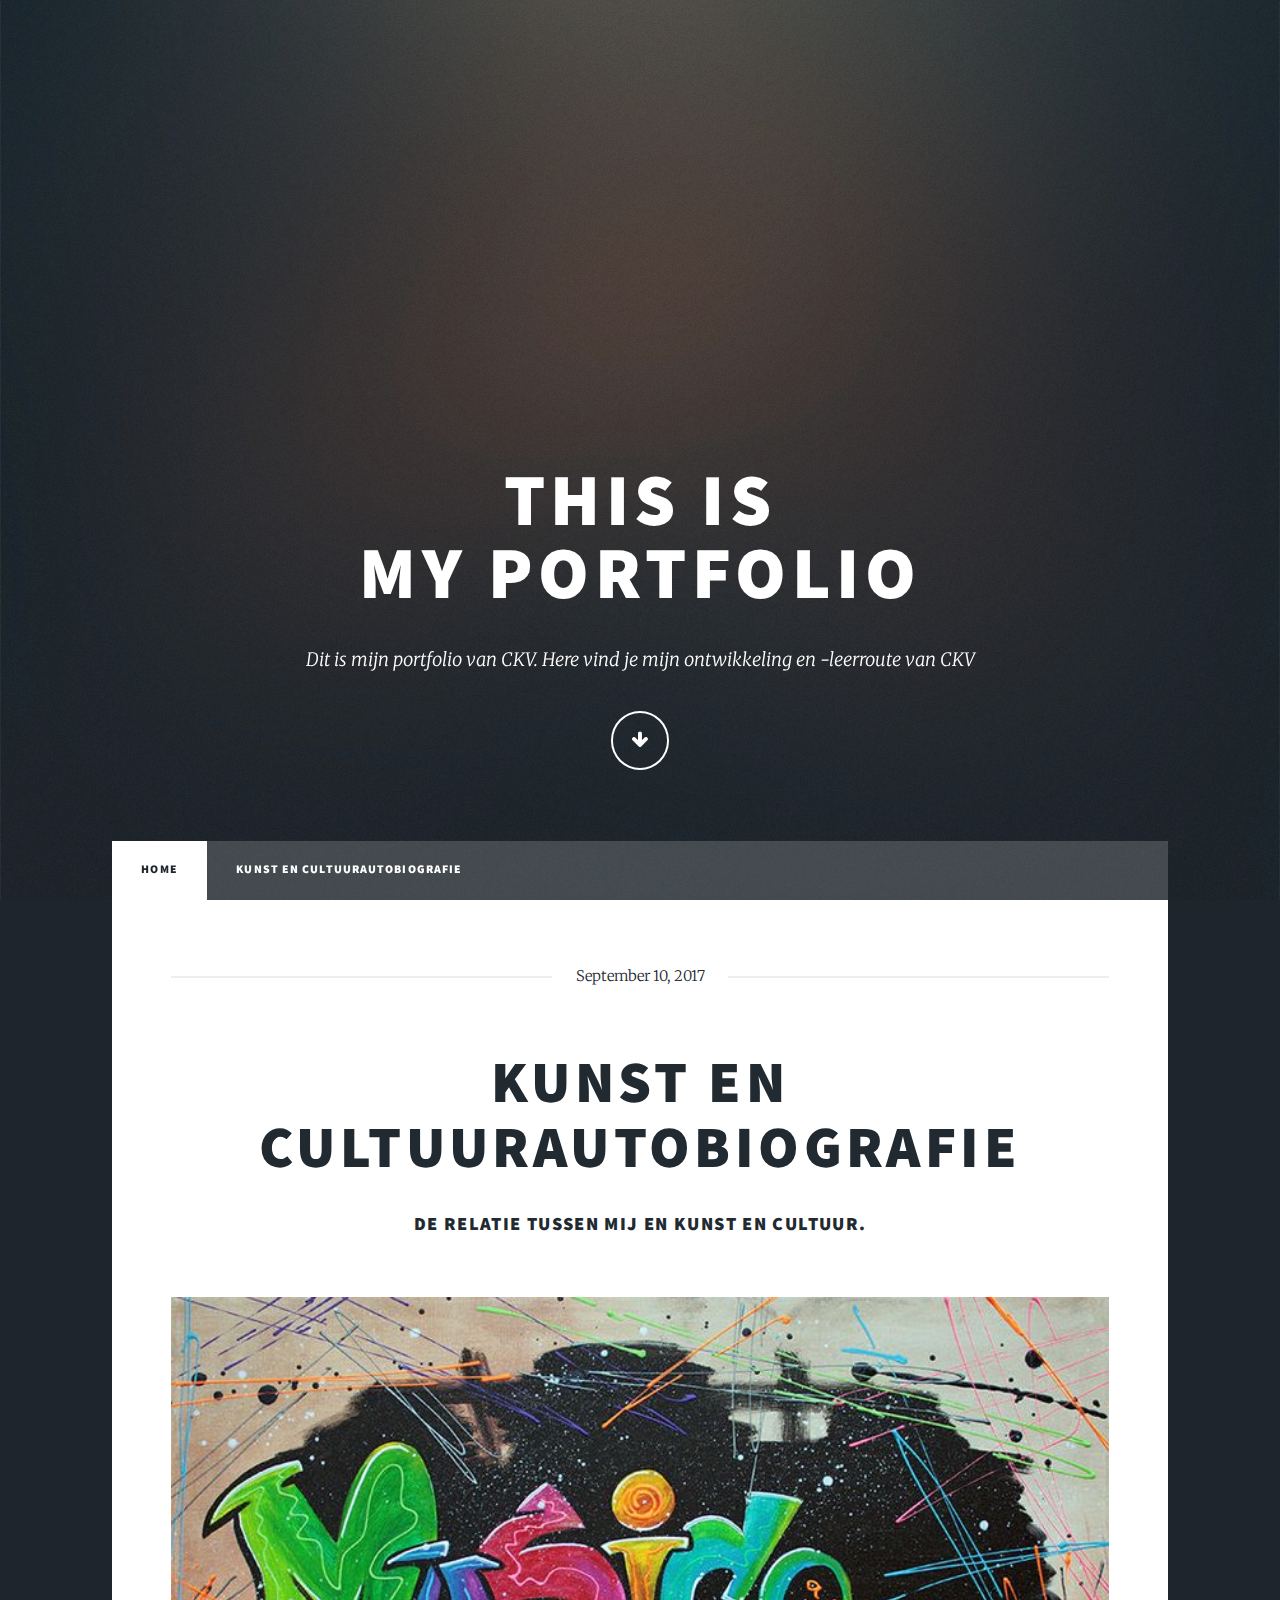
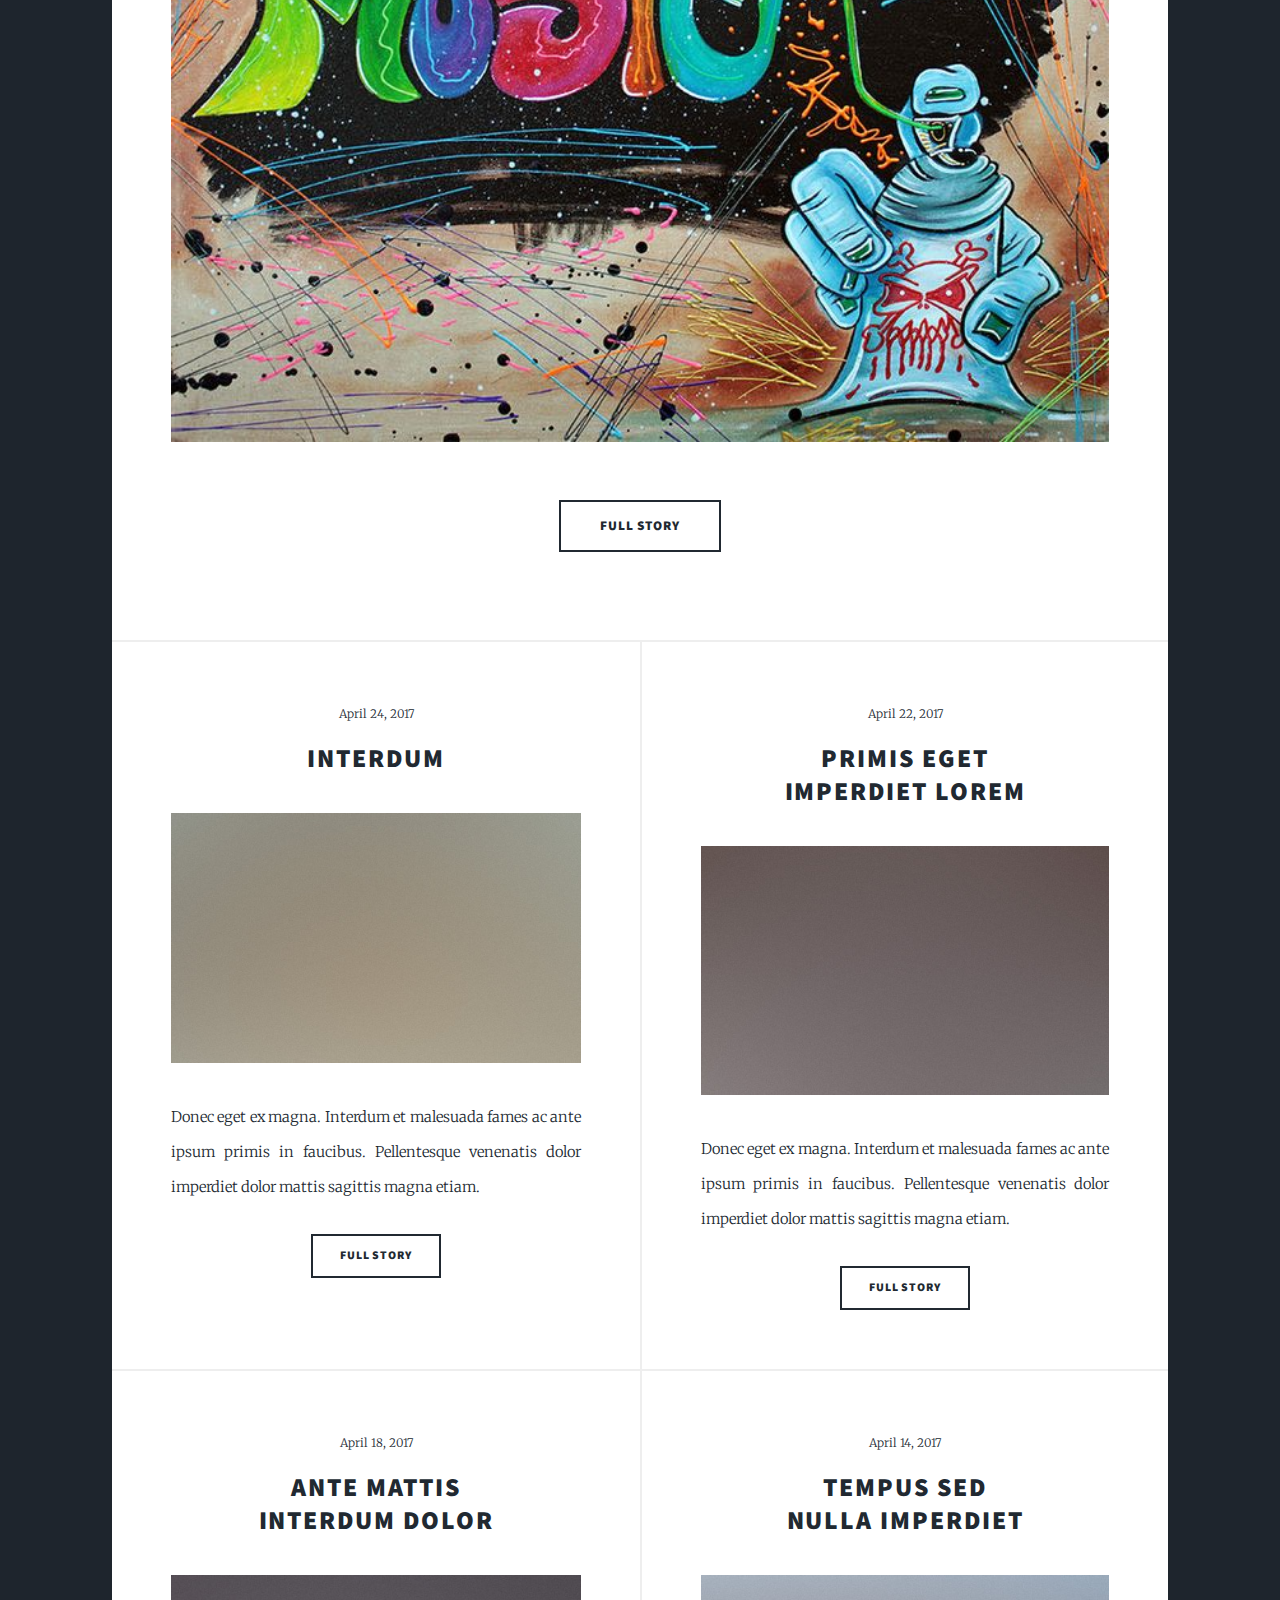
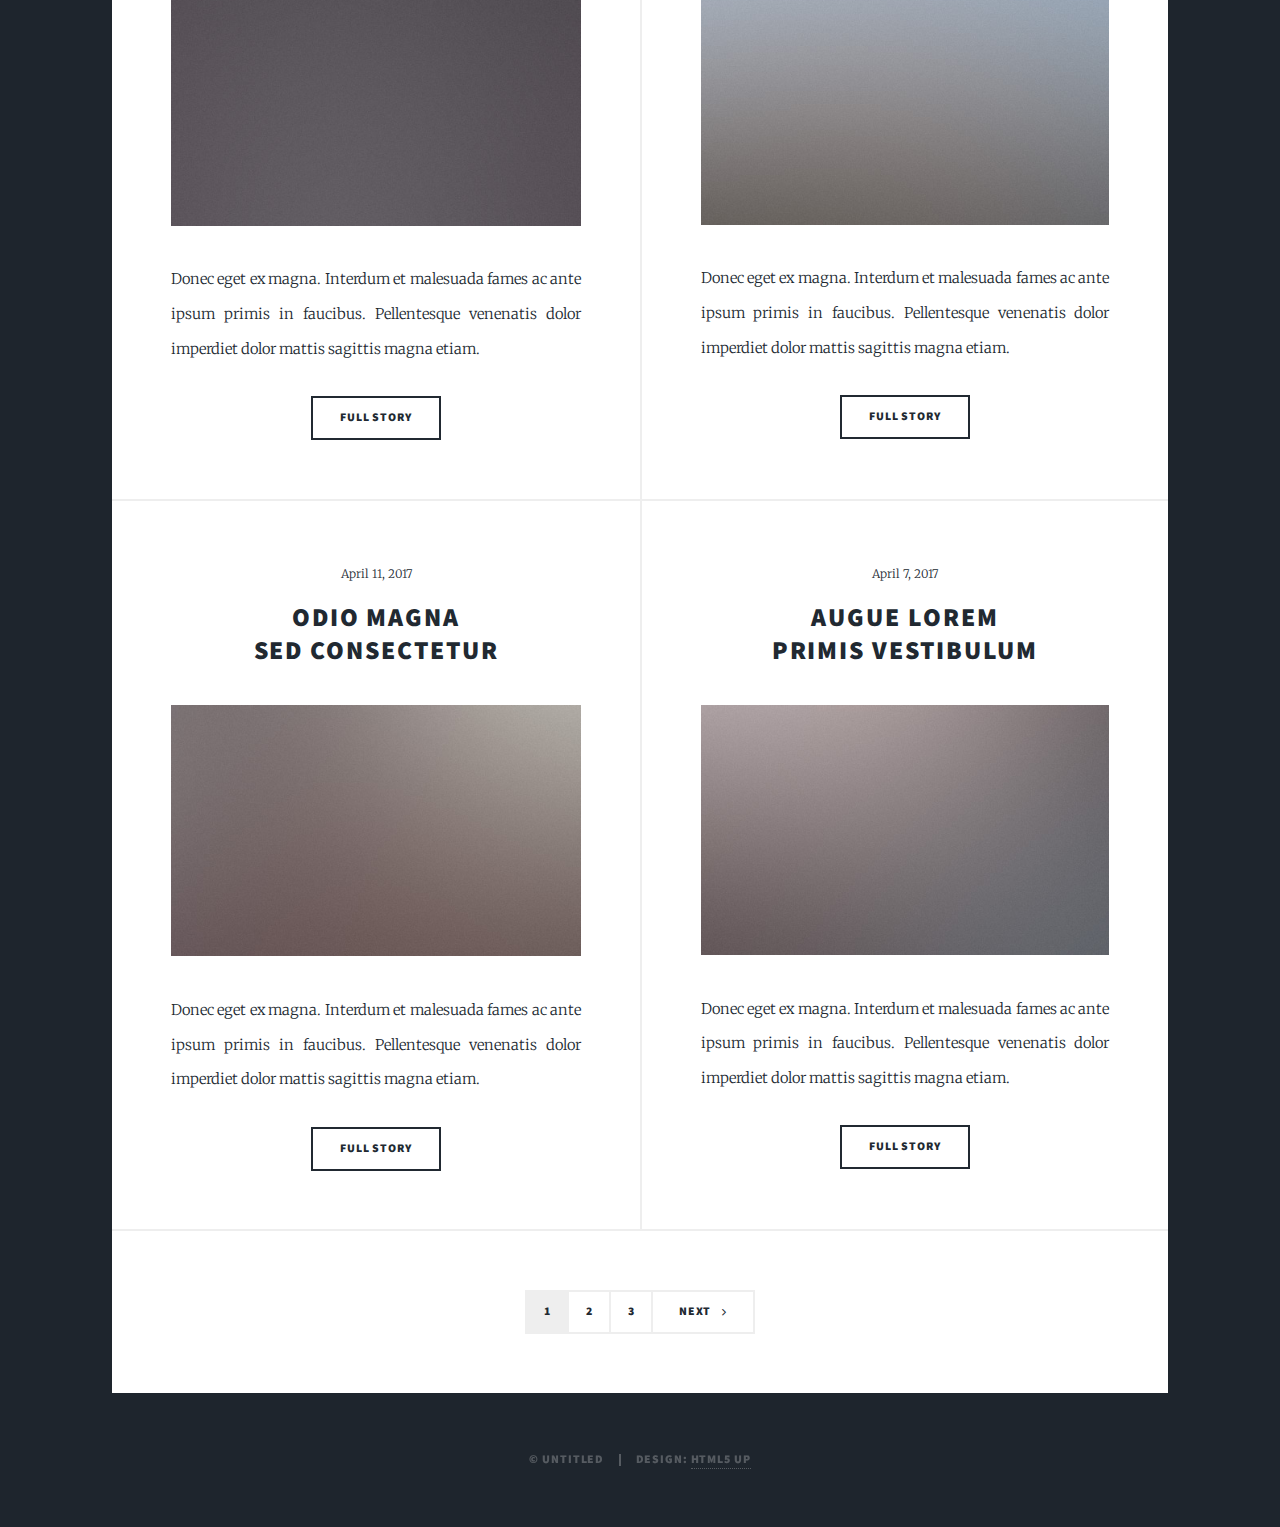
==== commit 096b50a5: "d" ====
--- a/index.html
+++ b/index.html
@@ -45,8 +45,8 @@
 							<li><a href="#" class="icon fa-facebook"><span class="label">Facebook</span></a></li>
 							<li><a href="#" class="icon fa-instagram"><span class="label">Instagram</span></a></li>
 							<li><a href="#" class="icon fa-github"><span class="label">GitHub</span></a></li>
-						</ul>
-					</nav>  -->
+						</ul>-->
+					</nav>  
 
 				<!-- Main -->
 					<div id="main">
@@ -64,7 +64,7 @@
 								</ul>
 							</article>
 
-						<!-- Posts 
+						<!-- Posts -->
 							<section class="posts">
 								<article>
 									<header>
@@ -137,7 +137,7 @@
 										<li><a href="#" class="button">Full Story</a></li>
 									</ul>
 								</article>
-							</section> -->
+							</section> 
 
 						<!-- Footer -->
 							<footer>
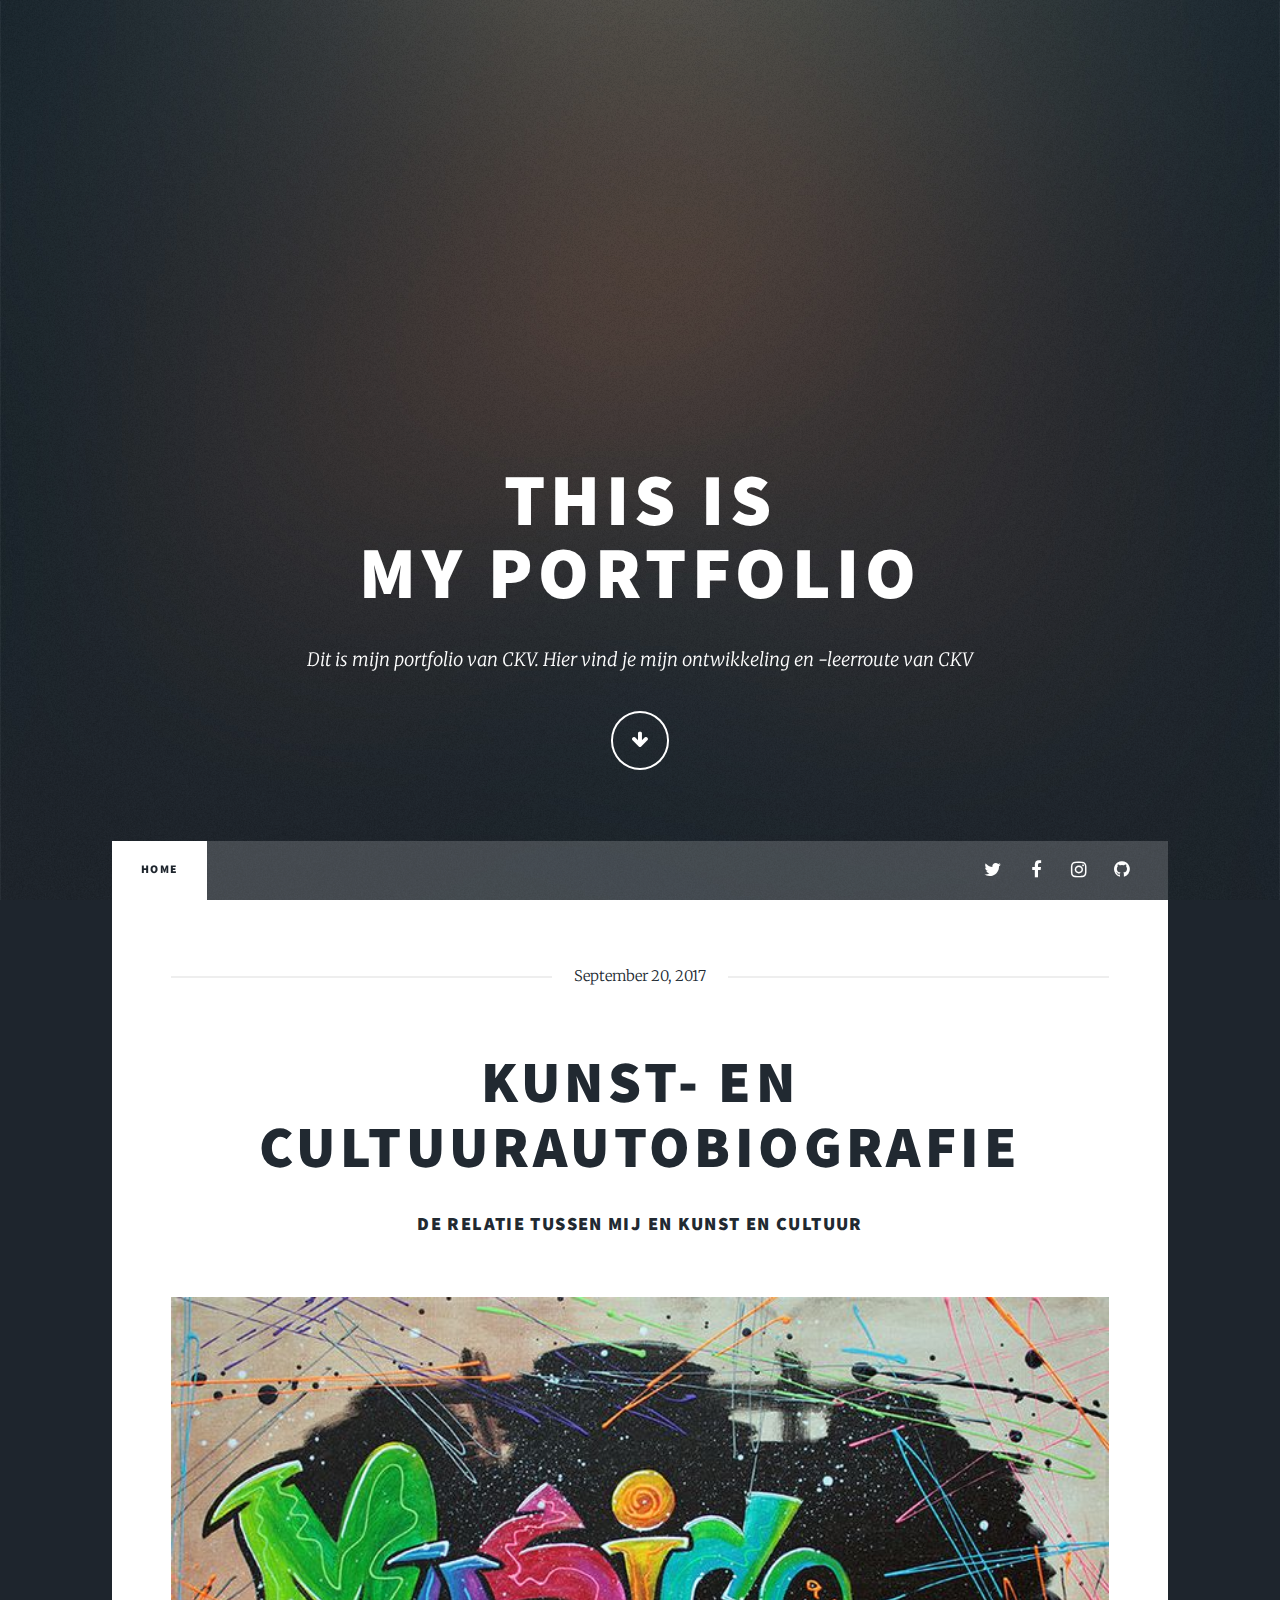
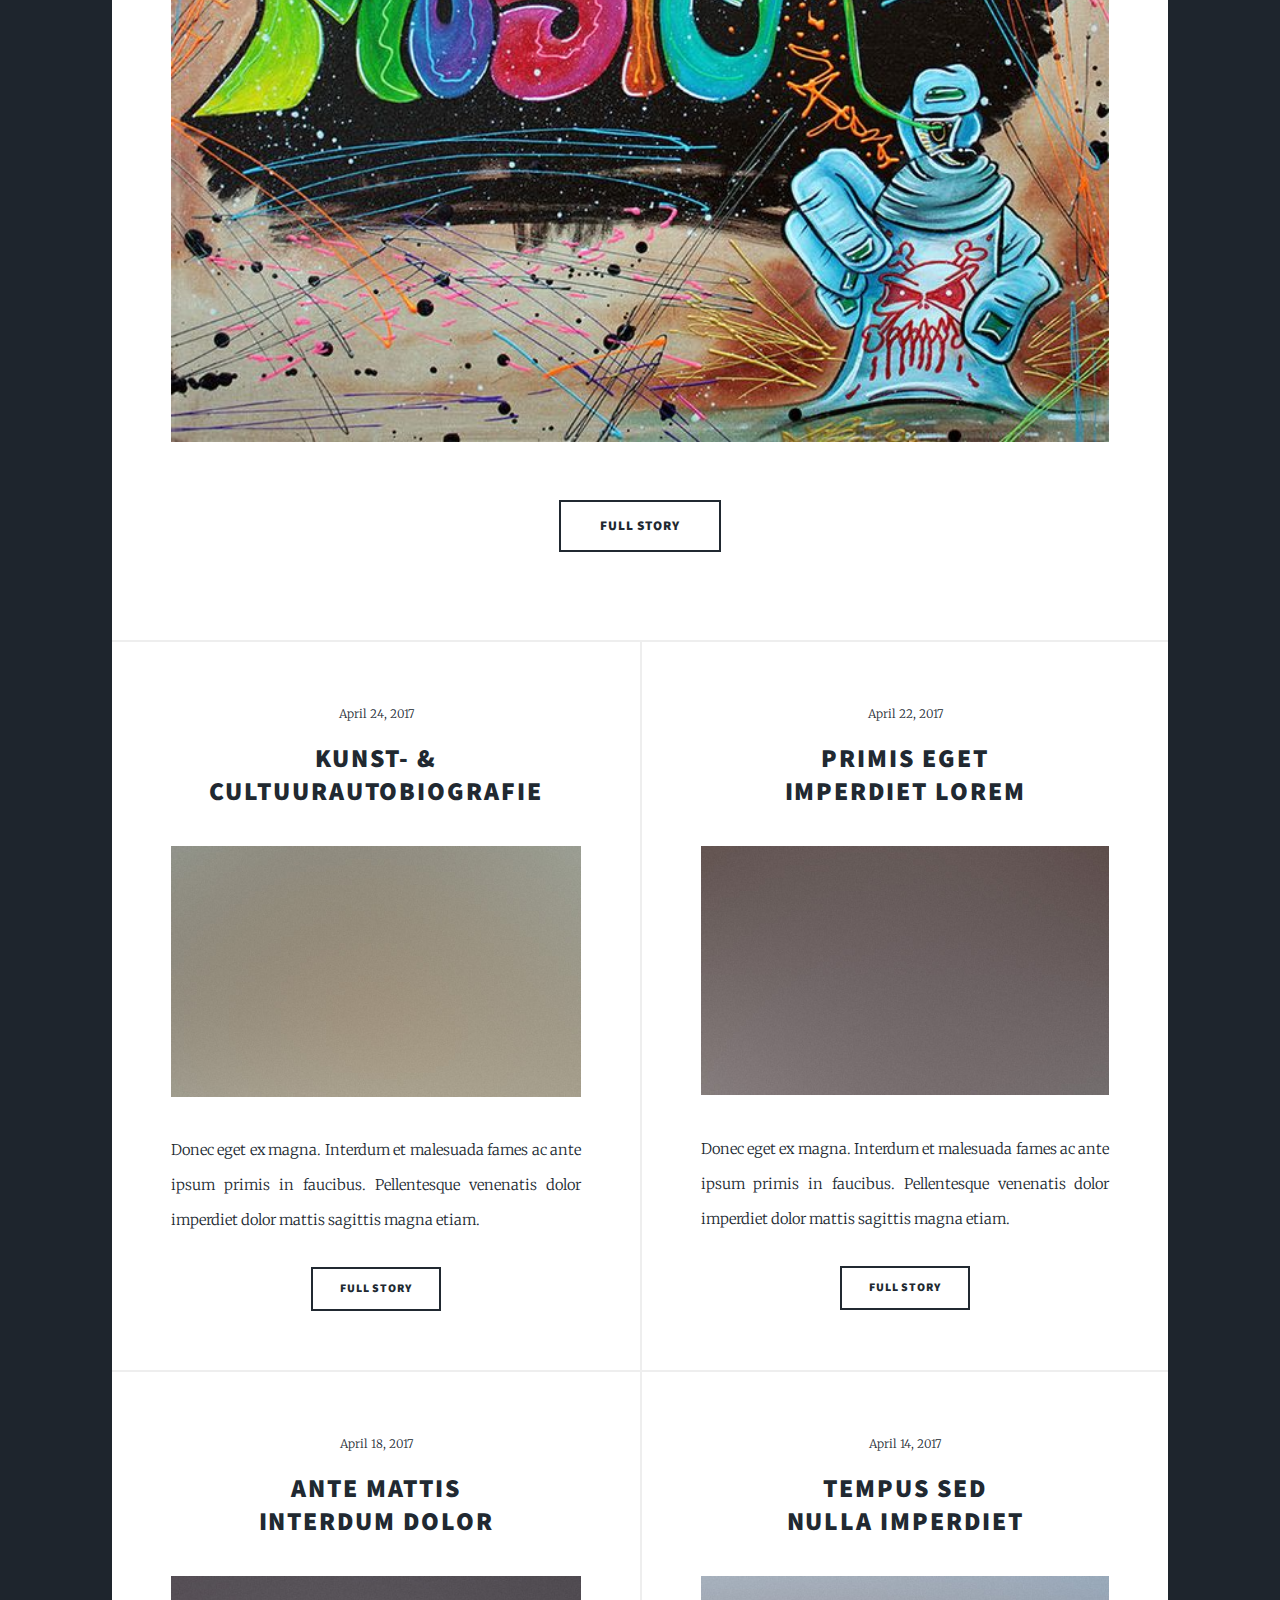
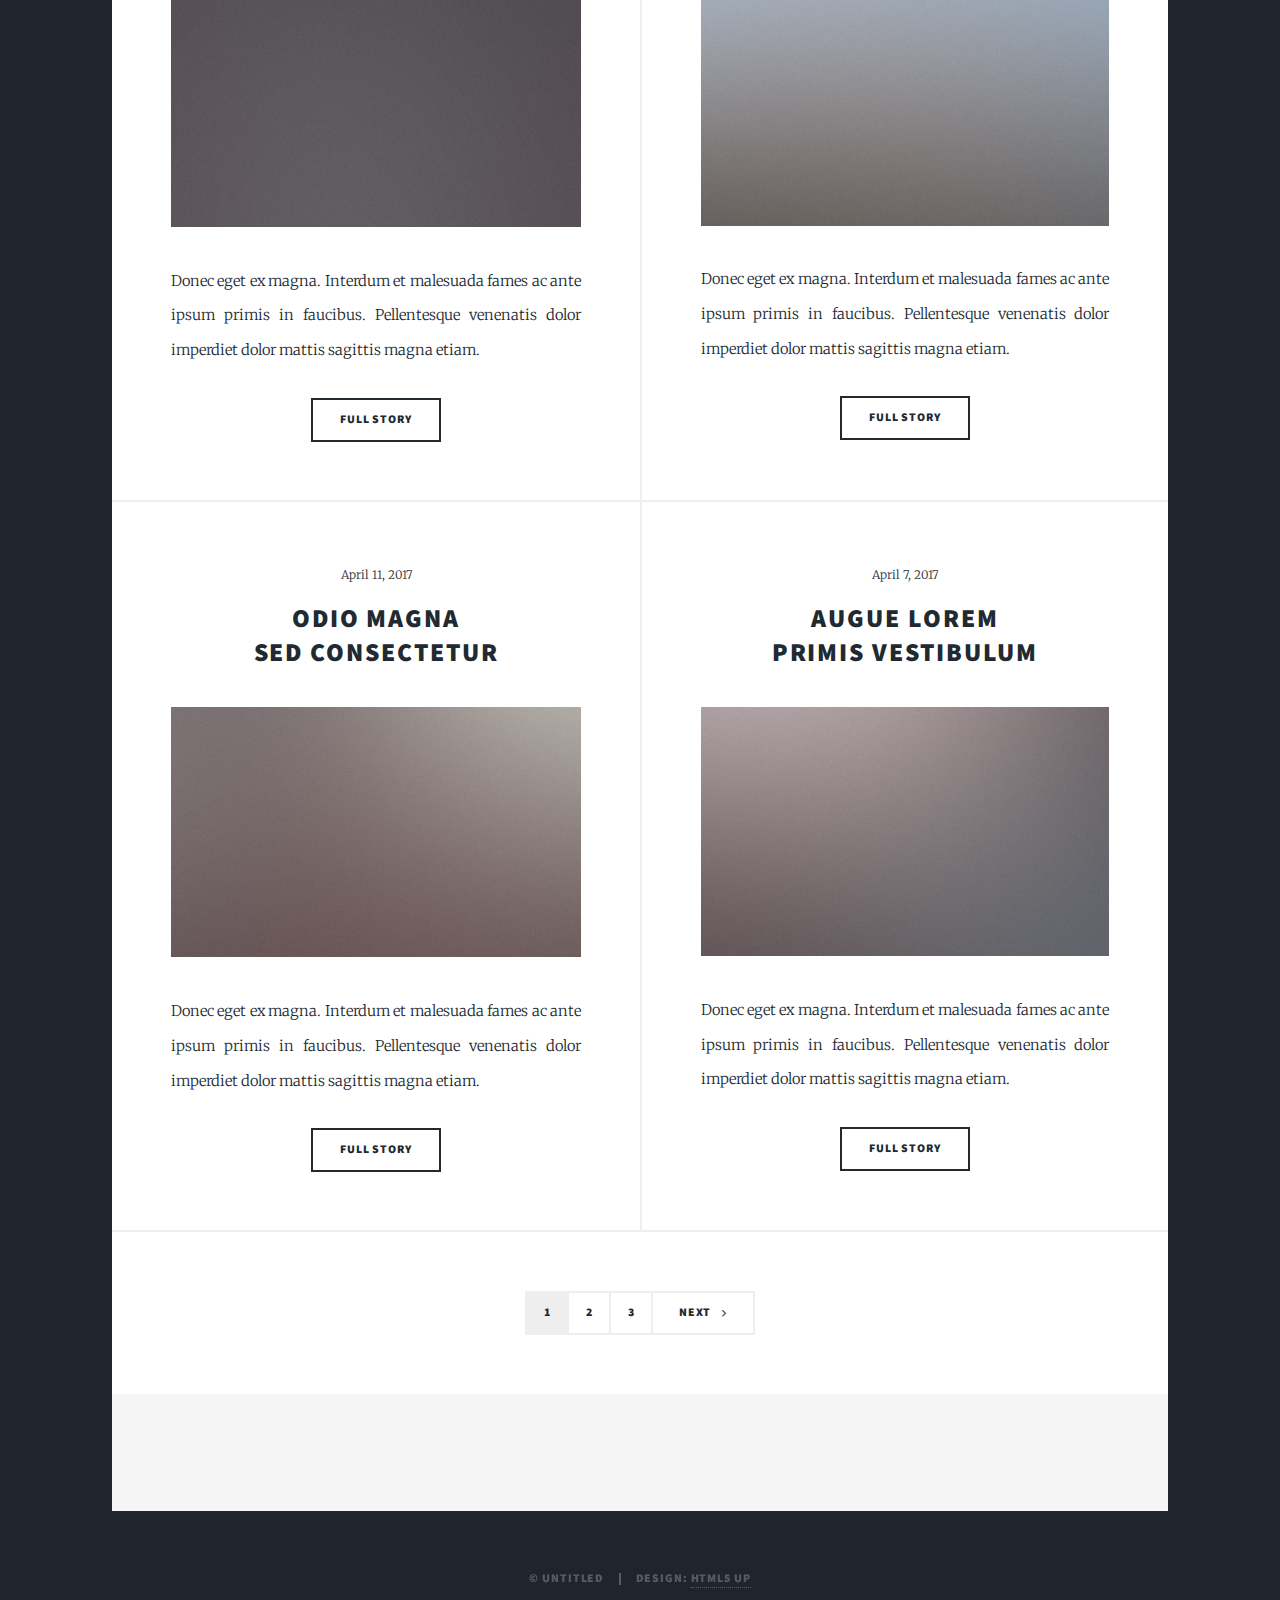
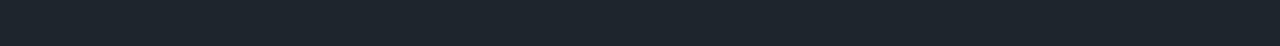
==== commit 899916be: "E" ====
--- a/index.html
+++ b/index.html
@@ -21,7 +21,7 @@
 					<div id="intro">
 						<h1>This is<br />
 						My portfolio</h1>
-						<p>Dit is mijn portfolio van CKV. Here vind je mijn ontwikkeling en -leerroute van CKV</p>
+						<p>Dit is mijn portfolio van CKV. Hier vind je mijn ontwikkeling en -leerroute van CKV</p>
 						<ul class="actions">
 							<li><a href="#header" class="button icon solo fa-arrow-down scrolly">Continue</a></li>
 						</ul>
@@ -36,17 +36,14 @@
 					<nav id="nav">
 						<ul class="links">
 							<li class="active"><a href="index.html">Home</a></li>
-							<li><a href="KCV.html">Kunst en Cultuurautobiografie</a></li>
-						<!--	<li><a href="generic.html">Generic Page</a></li>
-							<li><a href="elements.html">Elements Reference</a></li> 
 						</ul>
 						<ul class="icons">
 							<li><a href="#" class="icon fa-twitter"><span class="label">Twitter</span></a></li>
 							<li><a href="#" class="icon fa-facebook"><span class="label">Facebook</span></a></li>
 							<li><a href="#" class="icon fa-instagram"><span class="label">Instagram</span></a></li>
 							<li><a href="#" class="icon fa-github"><span class="label">GitHub</span></a></li>
-						</ul>-->
-					</nav>  
+						</ul>
+					</nav>
 
 				<!-- Main -->
 					<div id="main">
@@ -54,9 +51,9 @@
 						<!-- Featured Post -->
 							<article class="post featured">
 								<header class="major">
-									<span class="date">September 10, 2017</span>
-									<h2><a href="#">Kunst en Cultuurautobiografie</a></h2>
-									<h3>De relatie tussen mij en kunst en cultuur.</h3>
+									<span class="date">September 20, 2017</span>
+									<h2><a href="KCA.html">Kunst- en cultuurautobiografie</a></h2>
+									<h3>De relatie tussen mij en kunst en cultuur</h3>
 								</header>
 								<a href="KCA.html" class="image main"><img src="images/pic.jpg" alt="" /></a>
 								<ul class="actions">
@@ -69,7 +66,7 @@
 								<article>
 									<header>
 										<span class="date">April 24, 2017</span>
-										<h2><a href="#">Interdum</a></h2>
+										<h2><a href="#">Kunst- &amp; cultuurautobiografie</a></h2>
 									</header>
 									<a href="#" class="image fit"><img src="images/pic02.jpg" alt="" /></a>
 									<p>Donec eget ex magna. Interdum et malesuada fames ac ante ipsum primis in faucibus. Pellentesque venenatis dolor imperdiet dolor mattis sagittis magna etiam.</p>
@@ -137,7 +134,7 @@
 										<li><a href="#" class="button">Full Story</a></li>
 									</ul>
 								</article>
-							</section> 
+							</section>
 
 						<!-- Footer -->
 							<footer>
@@ -156,9 +153,9 @@
 
 					</div>
 
-				<!-- Footer 
+				<!--Footer-->
 					<footer id="footer">
-						<section>
+						<!-- <section>
 							<form method="post" action="#">
 								<div class="field">
 									<label for="name">Name</label>
@@ -200,8 +197,15 @@
 									<li><a href="#" class="icon alt fa-github"><span class="label">GitHub</span></a></li>
 								</ul>
 							</section>
+						</section> -->
+						<section>
+						
+							<ul class="icons alt">
+								
+							</ul>
 						</section>
-					</footer> -->
+					</section>
+					</footer> 
 
 				<!-- Copyright -->
 					<div id="copyright">
--- a/assets/css/main.css
+++ b/assets/css/main.css
@@ -8,8 +8,11 @@
 */
 
 /* Reset */
-
-	html, body, div, span, applet, object, iframe, h1, h2, h3, h4, h5, h6, p, blockquote, pre, a, abbr, acronym, address, big, cite, code, del, dfn, em, img, ins, kbd, q, s, samp, small, strike, strong, sub, sup, tt, var, b, u, i, center, dl, dt, dd, ol, ul, li, fieldset, form, label, legend, table, caption, tbody, tfoot, thead, tr, th, td, article, aside, canvas, details, embed, figure, figcaption, footer, header, hgroup, menu, nav, output, ruby, section, summary, time, mark, audio, video {
+    iframe {
+	vertical-align: center;
+	align-items: center;
+ }
+	html, body, div, span, applet, object, h1, h2, h3, h4, h5, h6, p, blockquote, pre, a, abbr, acronym, address, big, cite, code, del, dfn, em, img, ins, kbd, q, s, samp, small, strike, strong, sub, sup, tt, var, b, u, i, center, dl, dt, dd, ol, ul, li, fieldset, form, label, legend, table, caption, tbody, tfoot, thead, tr, th, td, article, aside, canvas, details, embed, figure, figcaption, footer, header, hgroup, menu, nav, output, ruby, section, summary, time, mark, audio, video {
 		margin: 0;
 		padding: 0;
 		border: 0;
@@ -17,7 +20,7 @@
 		font: inherit;
 		vertical-align: baseline;
 	}
-
+    
 	article, aside, details, figcaption, figure, footer, header, hgroup, menu, nav, section {
 		display: block;
 	}
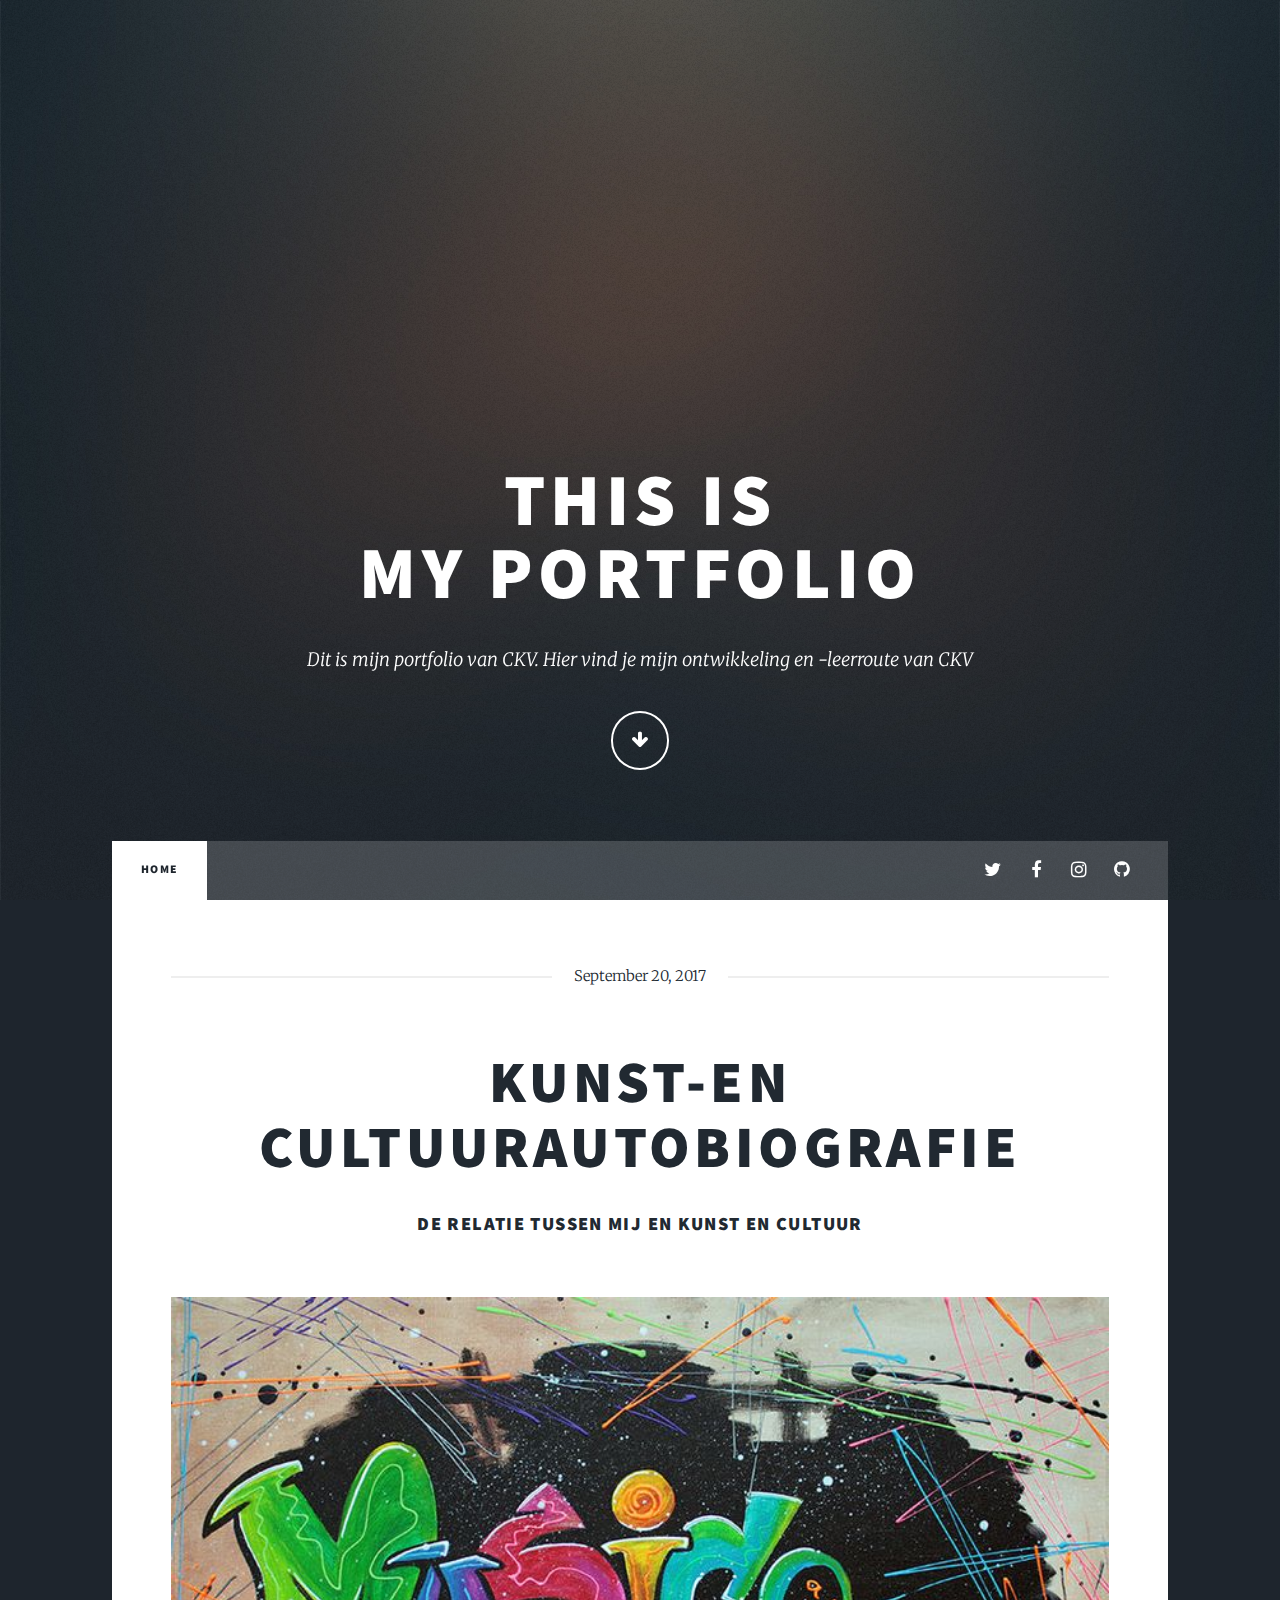
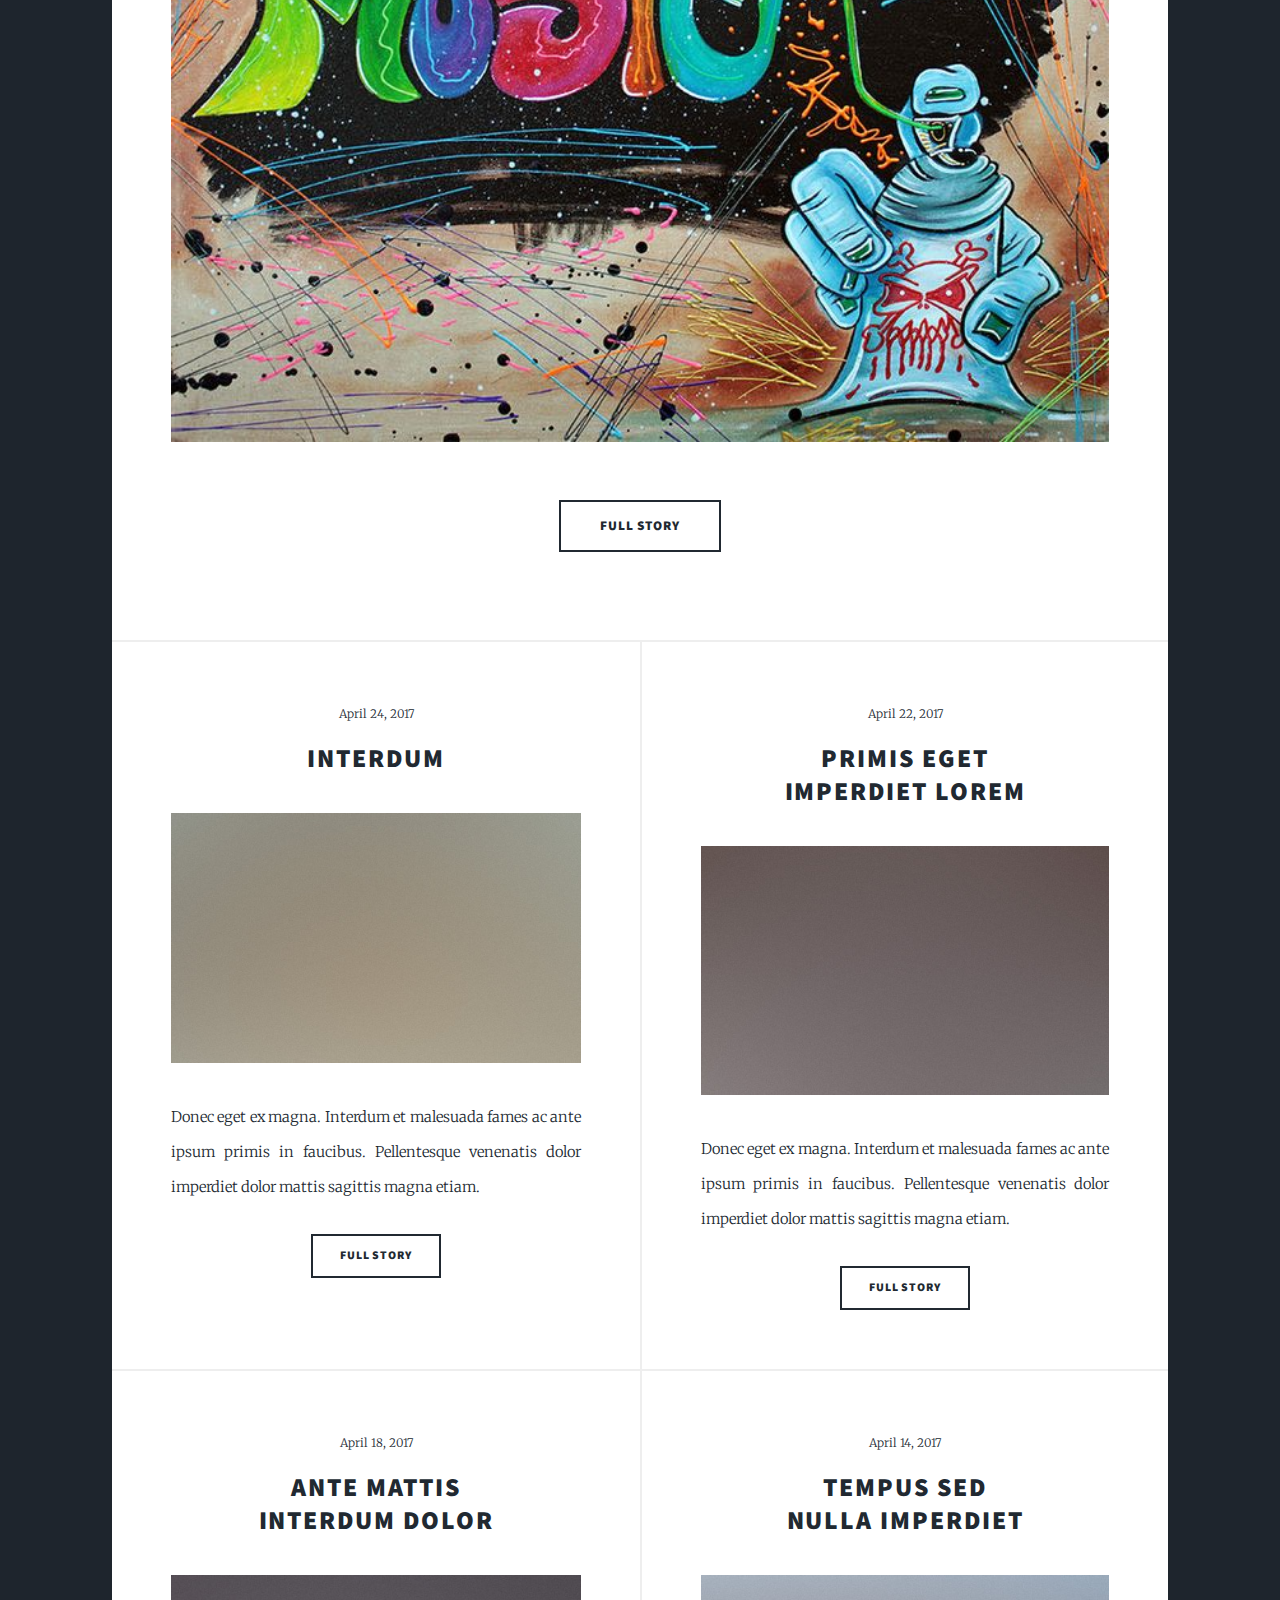
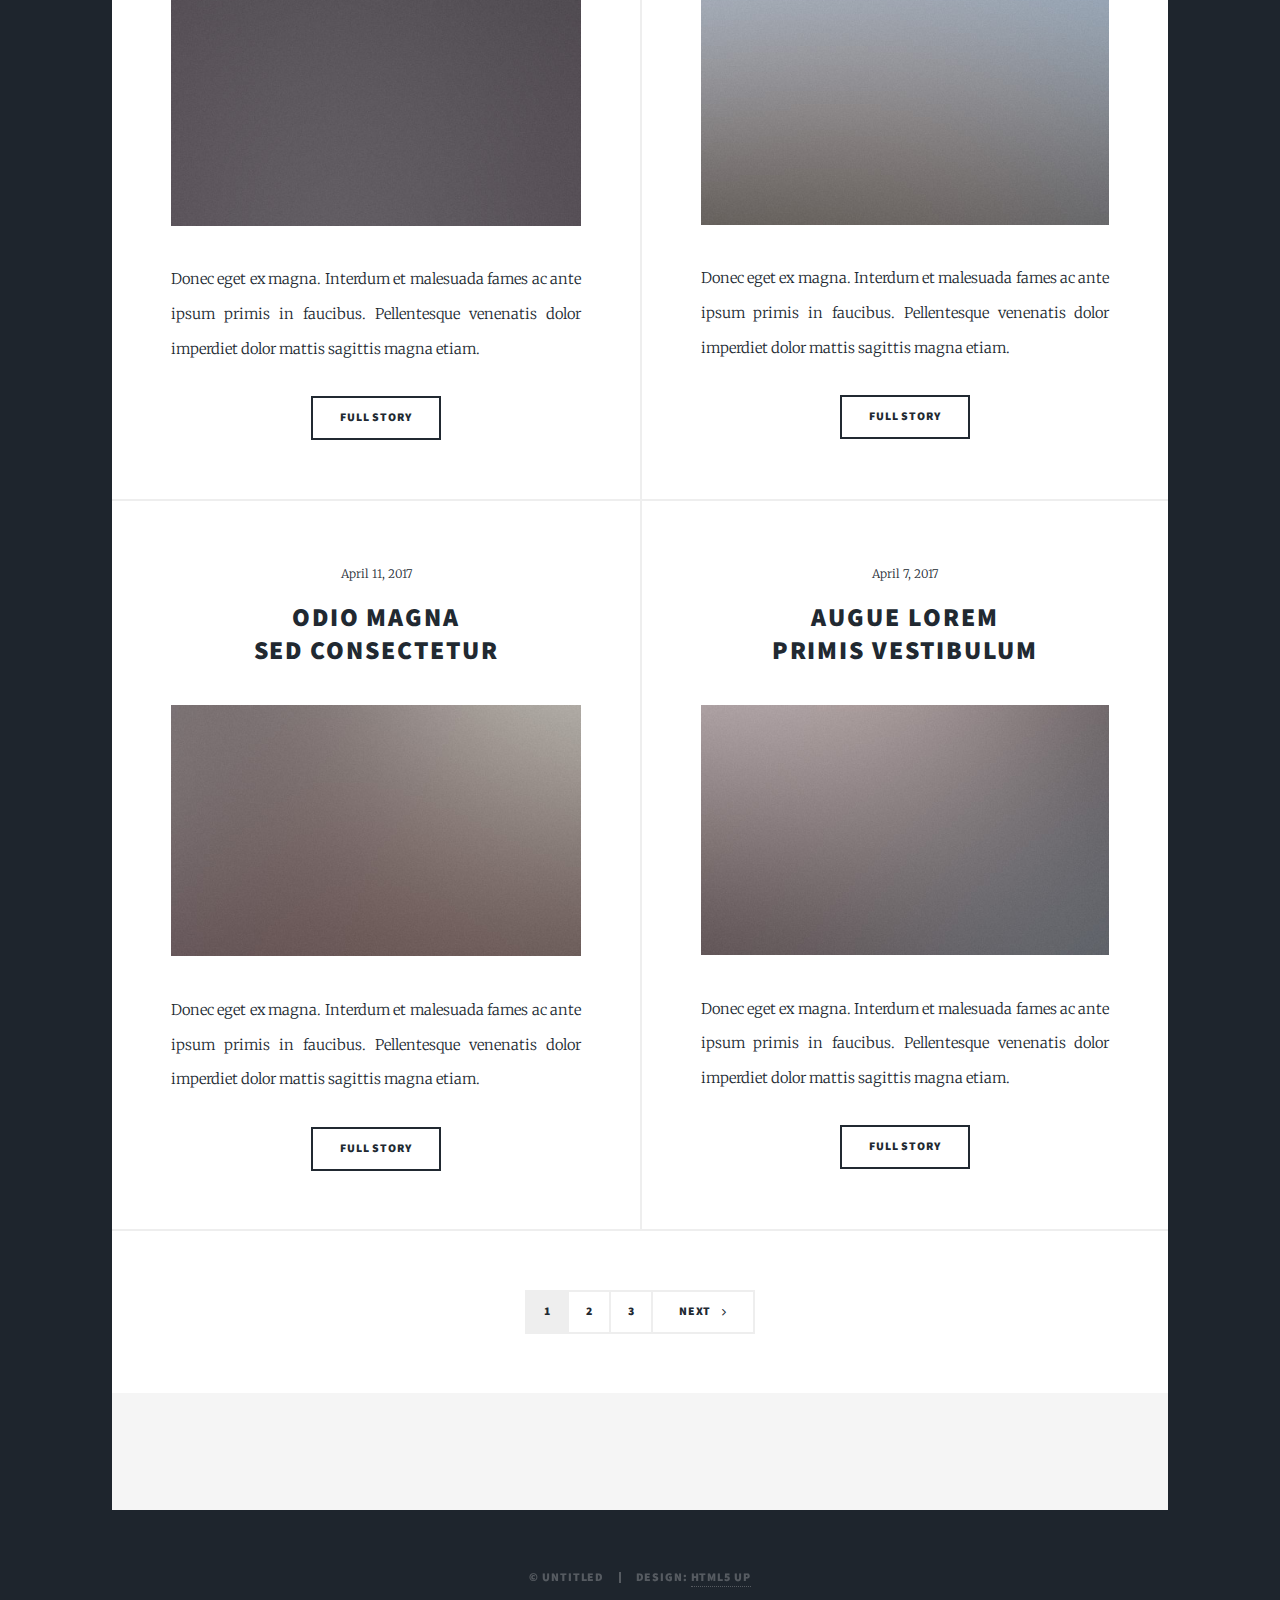
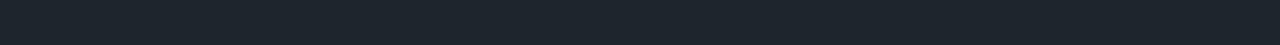
==== commit e816005a: "#" ====
--- a/index.html
+++ b/index.html
@@ -52,7 +52,7 @@
 							<article class="post featured">
 								<header class="major">
 									<span class="date">September 20, 2017</span>
-									<h2><a href="KCA.html">Kunst- en cultuurautobiografie</a></h2>
+									<h2><a href="KCA.html">Kunst-en cultuurautobiografie</a></h2>
 									<h3>De relatie tussen mij en kunst en cultuur</h3>
 								</header>
 								<a href="KCA.html" class="image main"><img src="images/pic.jpg" alt="" /></a>
@@ -66,7 +66,7 @@
 								<article>
 									<header>
 										<span class="date">April 24, 2017</span>
-										<h2><a href="#">Kunst- &amp; cultuurautobiografie</a></h2>
+										<h2><a href="#">Interdum</a></h2>
 									</header>
 									<a href="#" class="image fit"><img src="images/pic02.jpg" alt="" /></a>
 									<p>Donec eget ex magna. Interdum et malesuada fames ac ante ipsum primis in faucibus. Pellentesque venenatis dolor imperdiet dolor mattis sagittis magna etiam.</p>
